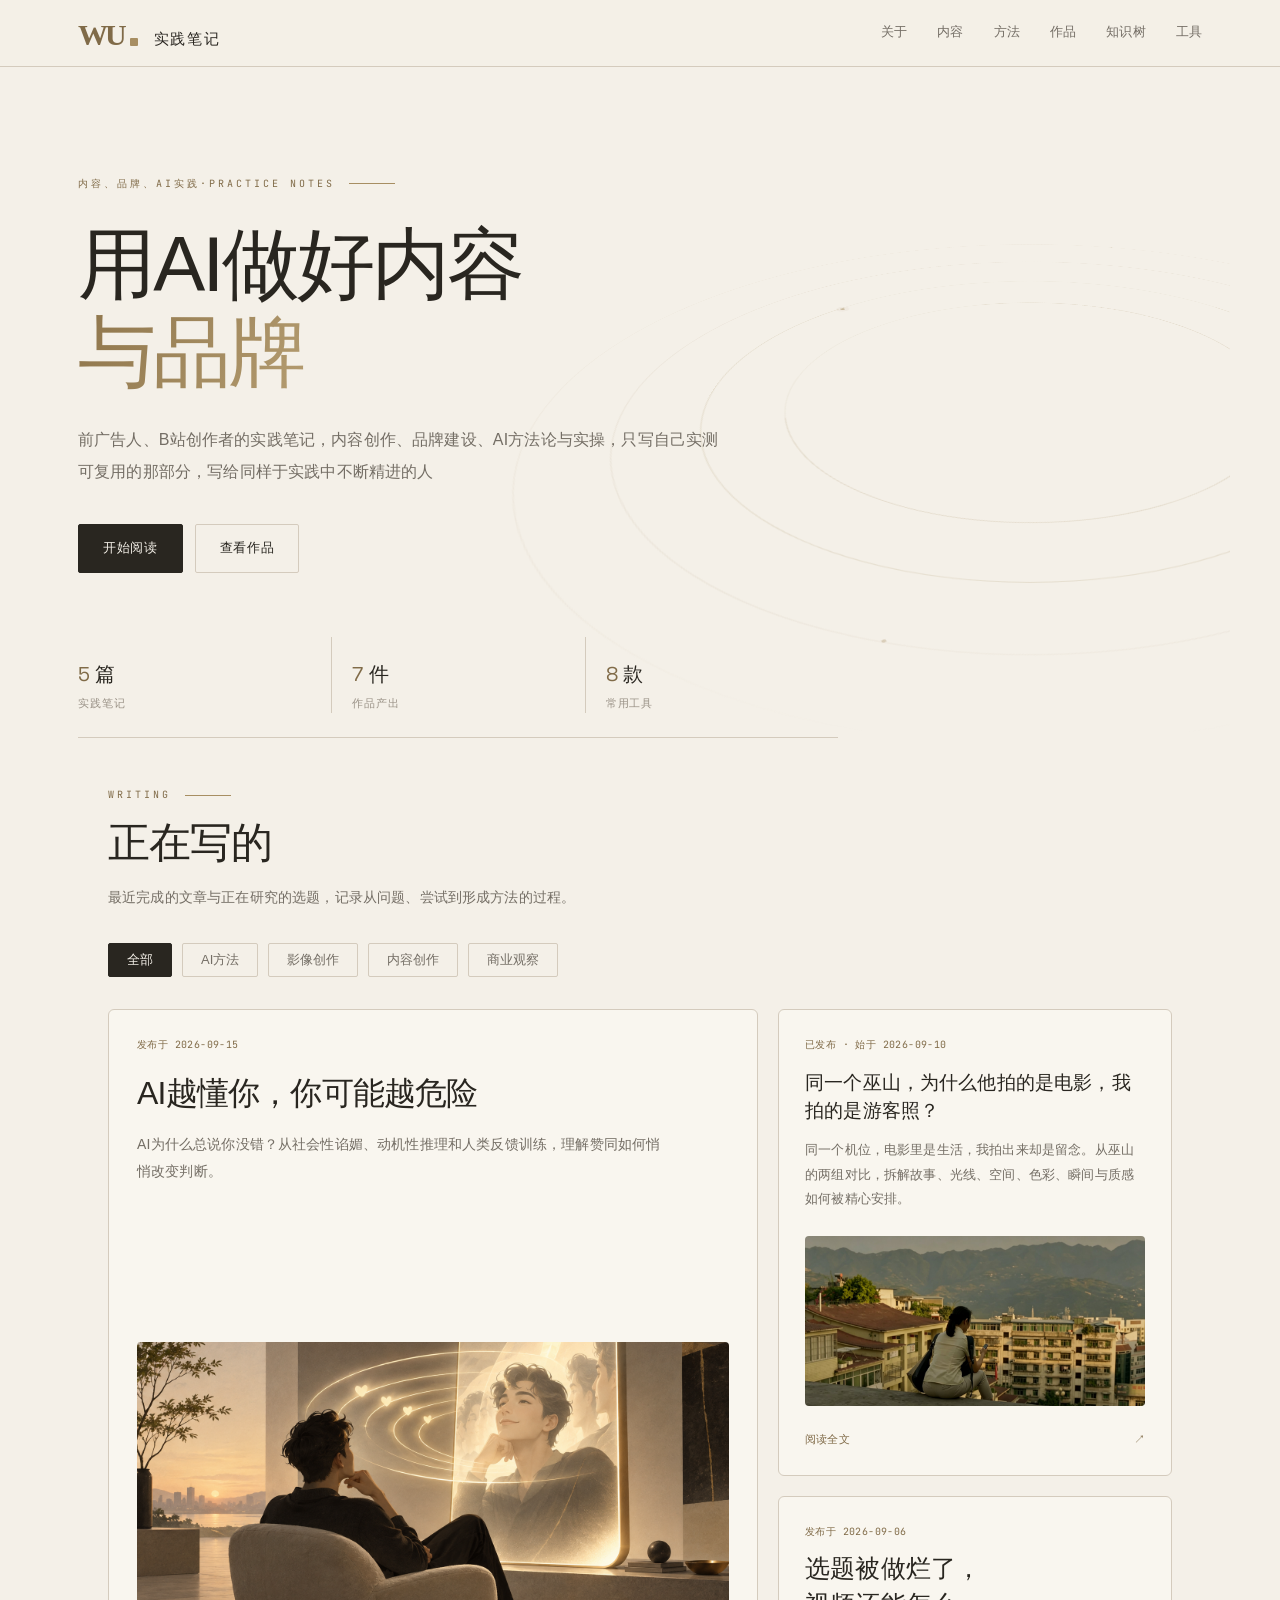
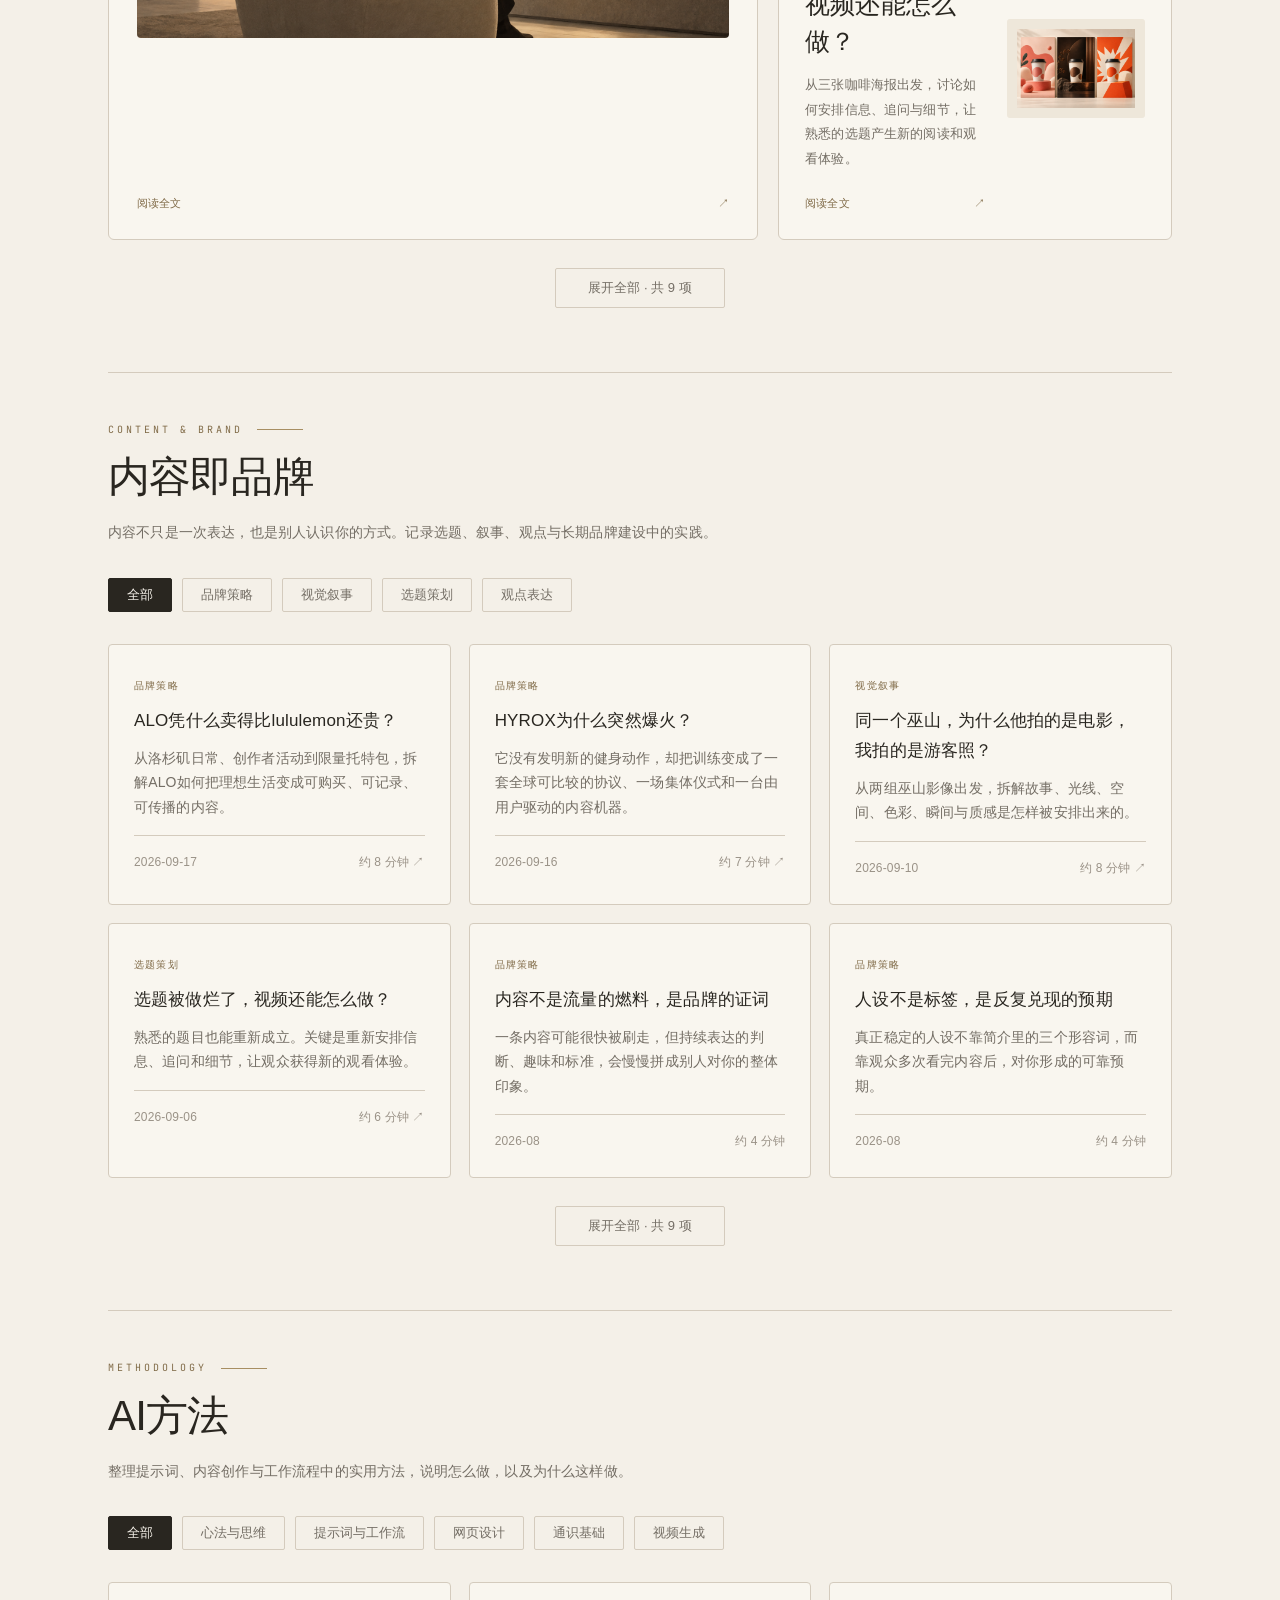
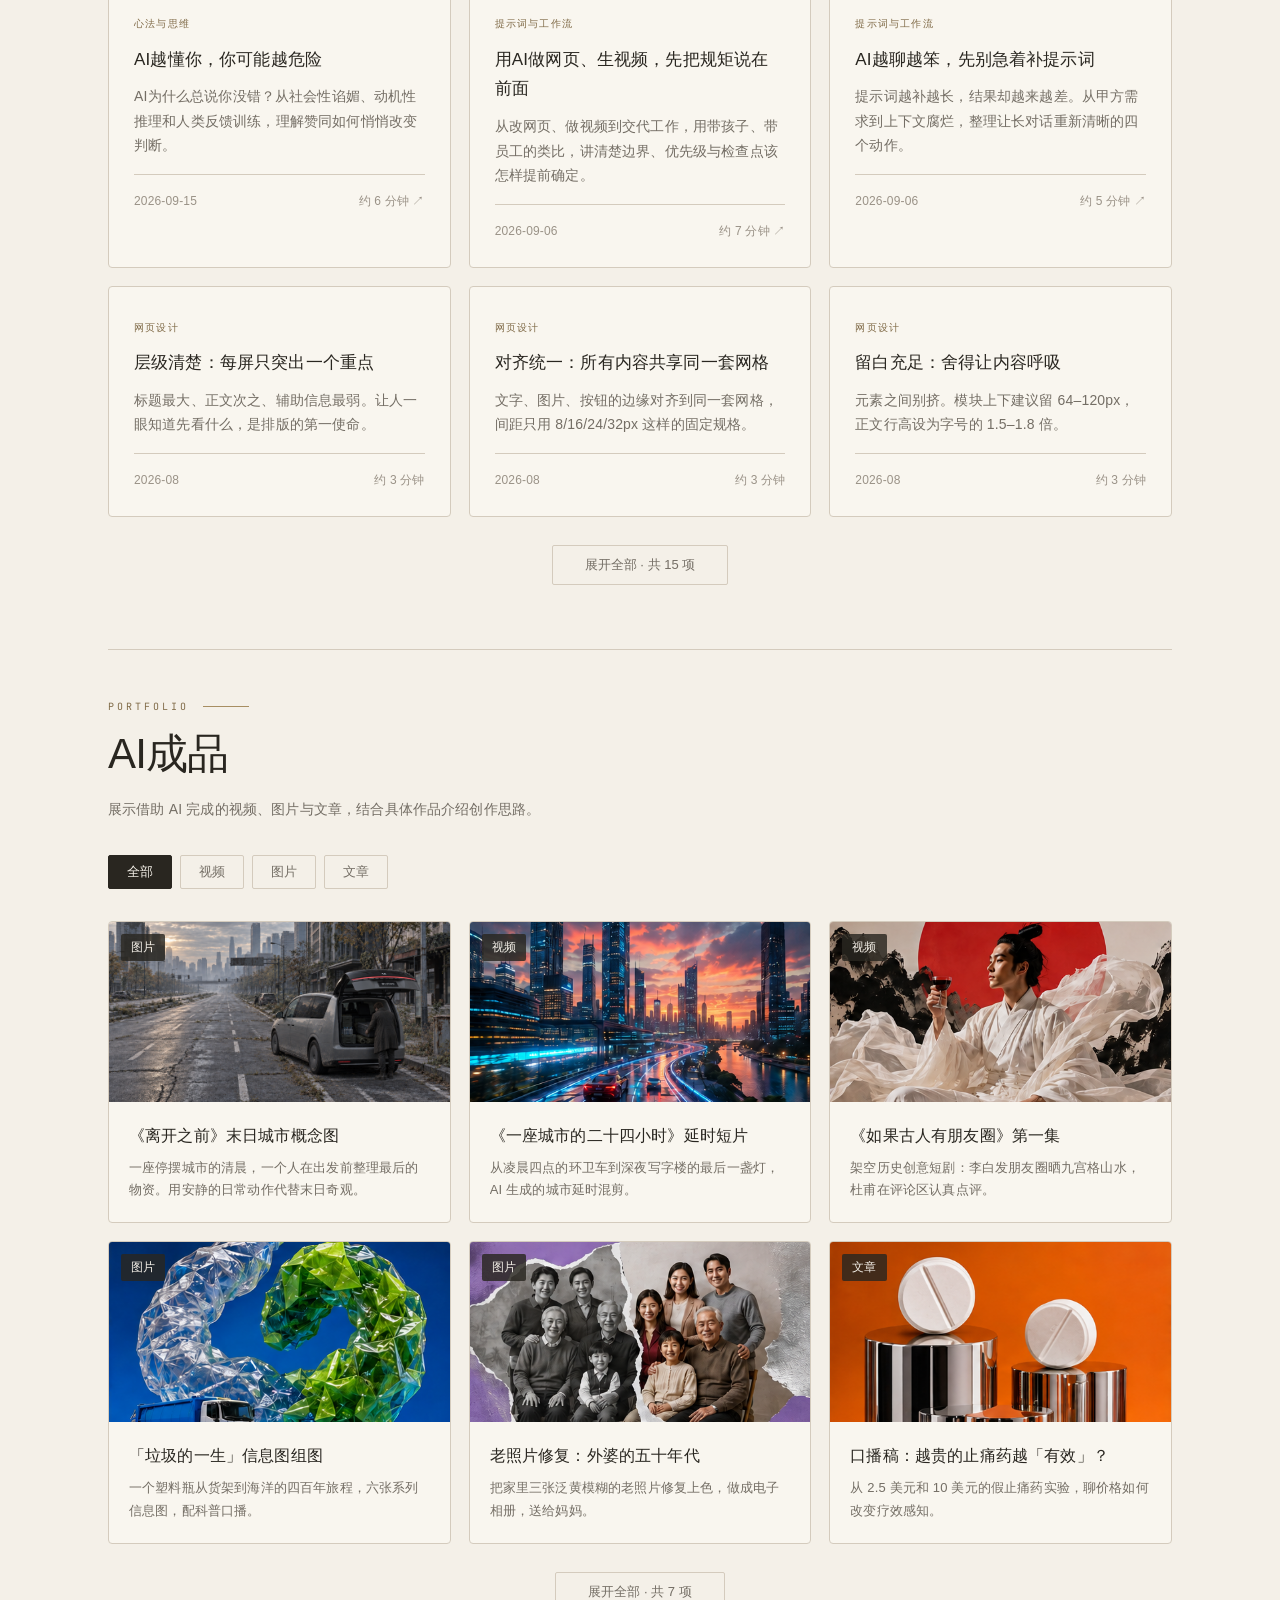
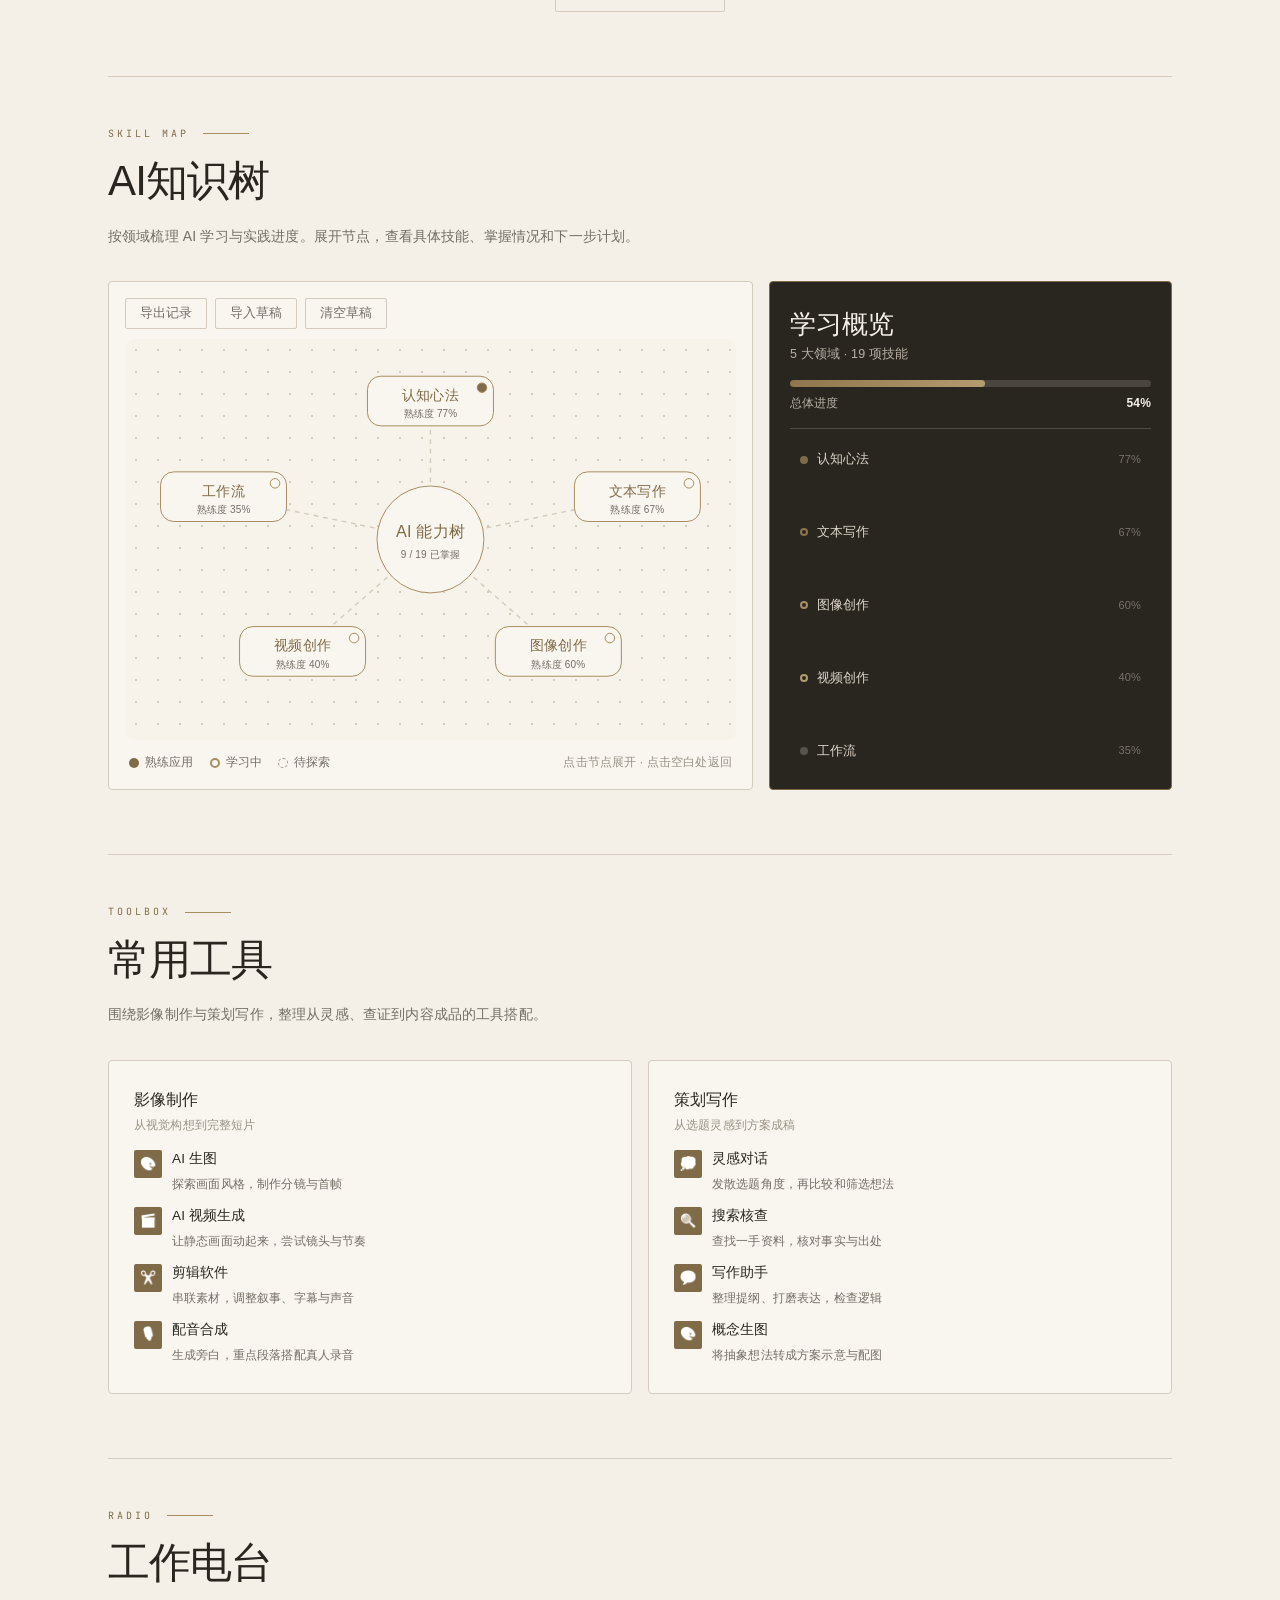
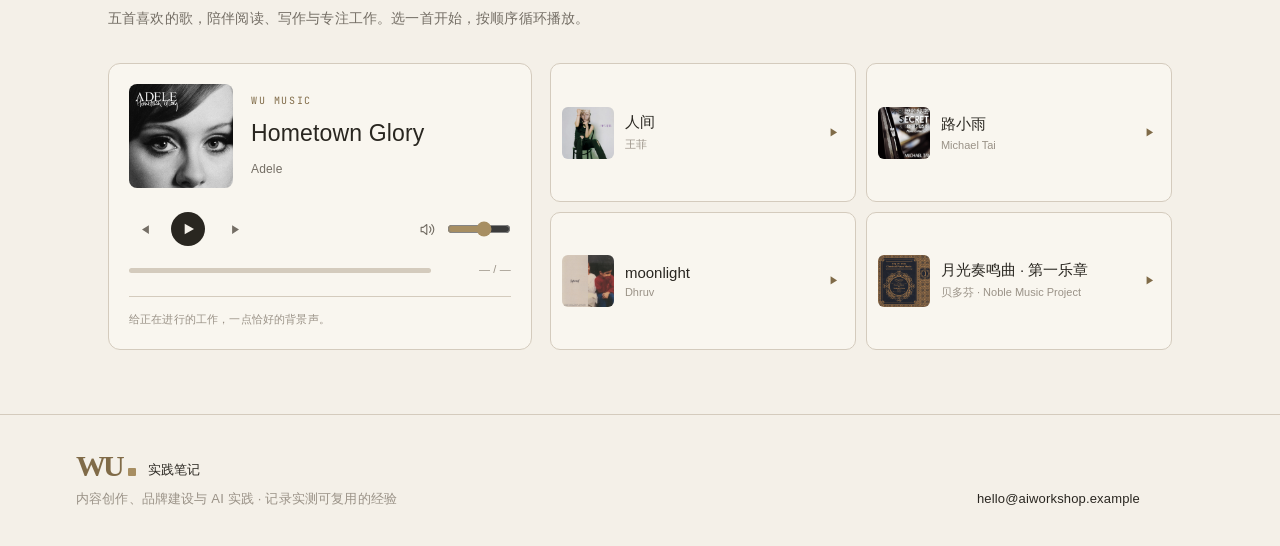
==== index.html @ 7f86e7dc "Publish ALO brand content case study" ====
<!DOCTYPE html>
<html lang="zh-CN">
<head>
<meta charset="UTF-8">
<meta name="viewport" content="width=device-width, initial-scale=1.0">
<meta name="deployment-version" content="2026-09-06-mobile-02">
<meta name="theme-color" content="#F4F0E8">
<meta name="description" content="WU的实践笔记：内容创作、品牌建设与 AI 实践，记录实测可复用的经验。">
<title>WU的实践笔记</title>
<link rel="preconnect" href="https://fonts.googleapis.com">
<link rel="preconnect" href="https://fonts.gstatic.com" crossorigin>
<link href="https://fonts.googleapis.com/css2?family=Space+Grotesk:wght@400;500;600&family=JetBrains+Mono:wght@400;500&display=swap" rel="stylesheet">
<link href="https://fonts.loli.net/css2?family=Space+Grotesk:wght@400;500;600&family=JetBrains+Mono:wght@400;500&display=swap" rel="stylesheet">
<style>
:root{
  --bg:#F4F0E8; --card:#F9F6EF; --ink:#292620; --ink2:#746E65; --ink3:#9A9287;
  --accent:#A78E62; --accent-deep:#806B48; --accent-soft:#EAE0CF; --line:#D4CBBD; --radius:4px;
  --sans:"Microsoft YaHei UI Light","Microsoft YaHei Light","PingFang SC","Hiragino Sans GB","Noto Sans SC",-apple-system,BlinkMacSystemFont,sans-serif;
  --display:"Space Grotesk",var(--sans),sans-serif;
  --mono:"JetBrains Mono",ui-monospace,Consolas,monospace;
  --serif:var(--display);
  --shadow:0 1px 3px rgba(28,25,23,.05),0 8px 24px rgba(28,25,23,.06);
}
*{margin:0;padding:0;box-sizing:border-box}
html{scroll-behavior:smooth}
body{font-family:var(--sans);background:var(--bg);color:var(--ink);line-height:1.75}
.serif{font-family:var(--serif)}
a{color:inherit;text-decoration:none}

/* ===== 导航 ===== */
nav{position:sticky;top:0;z-index:50;background:rgba(250,250,249,.85);backdrop-filter:blur(12px);border-bottom:1px solid var(--line)}
.nav-inner{max-width:1080px;margin:0 auto;display:flex;align-items:center;justify-content:space-between;padding:14px 24px}
.logo{font-weight:700;font-size:18px;display:flex;align-items:center;gap:8px}
.logo .dot{width:10px;height:10px;border-radius:3px;background:#A78E62}
.nav-links{display:flex;gap:26px;font-size:14px;color:var(--ink2)}
.nav-links a:hover{color:var(--accent)}
@media(max-width:720px){.nav-links{gap:14px;font-size:13px}}

/* ===== Hero ===== */
.hero{max-width:1080px;margin:0 auto;padding:90px 24px 70px;text-align:center}
.hero .tag{display:inline-block;font-size:13px;color:var(--accent);background:var(--accent-soft);padding:4px 14px;border-radius:999px;margin-bottom:22px;letter-spacing:2px}
.hero h1{font-family:var(--serif);font-weight:900;font-size:clamp(38px,6vw,58px);letter-spacing:-1px}
.hero h1 .grad{background:linear-gradient(120deg,#8E754B 0%,#B49C70 100%);-webkit-background-clip:text;background-clip:text;color:transparent}
.hero .desc{max-width:560px;margin:26px auto 0;font-size:15px;color:var(--ink3)}
.hero .btns{margin-top:38px;display:flex;gap:14px;justify-content:center;flex-wrap:wrap}
.btn{display:inline-block;padding:12px 28px;border-radius:999px;font-size:14px;font-weight:600;transition:.2s}
.btn-main{background:var(--ink);color:#fff}
.btn-main:hover{background:var(--accent);transform:translateY(-2px)}
.btn-ghost{border:1px solid var(--line);color:var(--ink2);background:var(--card)}
.btn-ghost:hover{border-color:var(--accent);color:var(--accent)}
.hero-stats{display:flex;justify-content:center;gap:56px;margin-top:64px;flex-wrap:wrap}
.hstat .num{font-size:30px;font-weight:800;color:var(--ink)}
.hstat .num em{font-style:normal;color:var(--accent)}
.hstat .lab{font-size:13px;color:var(--ink3);margin-top:2px}

/* ===== 通用 Section ===== */
section{max-width:1080px;margin:0 auto;padding:80px 24px}
.sec-head{text-align:center;margin-bottom:48px}
.sec-head .en{font-size:12px;letter-spacing:4px;color:var(--ink3);text-transform:uppercase}
.sec-head h2{font-family:var(--serif);font-weight:900;font-size:clamp(26px,4vw,34px);margin-top:8px}
.sec-head p{color:var(--ink2);margin-top:12px;font-size:15px;max-width:620px;margin-left:auto;margin-right:auto}

/* ===== 方法论 ===== */
.filters{display:flex;gap:10px;justify-content:center;flex-wrap:wrap;margin-bottom:36px}
.chip{padding:7px 18px;border-radius:999px;font-size:13px;border:1px solid var(--line);background:var(--card);color:var(--ink2);cursor:pointer;transition:.2s}
.chip:hover{border-color:var(--accent);color:var(--accent)}
.chip.on{background:var(--ink);color:#fff;border-color:var(--ink)}
.m-grid{display:grid;grid-template-columns:repeat(3,1fr);gap:20px}
.m-card{background:var(--card);border:1px solid var(--line);border-radius:var(--radius);padding:26px;cursor:pointer;transition:.25s;box-shadow:var(--shadow)}
.m-card:hover{transform:translateY(-4px);border-color:#D8C8AA}
.m-card .cat{font-size:12px;color:var(--accent);background:var(--accent-soft);padding:2px 10px;border-radius:6px;display:inline-block;margin-bottom:12px}
.m-card h3{font-size:17px;font-weight:700;margin-bottom:10px}
.m-card p{font-size:14px;color:var(--ink2);display:-webkit-box;-webkit-line-clamp:3;-webkit-box-orient:vertical;overflow:hidden}
.m-card .meta{margin-top:16px;font-size:12px;color:var(--ink3);display:flex;justify-content:space-between}

/* 弹窗 */
.modal-mask{position:fixed;inset:0;background:rgba(28,25,23,.45);z-index:100;display:none;align-items:flex-start;justify-content:center;padding:40px 20px;overflow-y:auto}
.modal-mask.open{display:flex}
.modal{background:var(--card);border-radius:18px;max-width:680px;width:100%;padding:40px;position:relative;animation:pop .25s ease}
@keyframes pop{from{opacity:0;transform:translateY(16px)}to{opacity:1;transform:none}}
.modal .close{position:absolute;top:16px;right:20px;font-size:22px;color:var(--ink3);cursor:pointer;background:none;border:none}
.modal .cat{font-size:12px;color:var(--accent);background:var(--accent-soft);padding:2px 10px;border-radius:6px;display:inline-block;margin-bottom:14px}
.modal h3{font-family:var(--serif);font-weight:900;font-size:22px;margin-bottom:6px}
.modal .meta{font-size:13px;color:var(--ink3);margin-bottom:22px;padding-bottom:18px;border-bottom:1px solid var(--line)}
.modal .body p{font-family:var(--serif);font-size:15.5px;color:var(--ink2);margin-bottom:14px;text-align:justify}
.modal .body h4{font-size:16px;margin:20px 0 8px;color:var(--ink)}
.modal .work-detail-img{display:block;width:100%;aspect-ratio:16/9;object-fit:cover;margin:0 0 24px;border:1px solid var(--line)}

/* ===== 作品 ===== */
.w-tabs{display:flex;gap:8px;justify-content:center;margin-bottom:36px;flex-wrap:wrap}
.w-grid{display:grid;grid-template-columns:repeat(3,1fr);gap:20px}
.w-card{background:var(--card);border:1px solid var(--line);border-radius:var(--radius);overflow:hidden;transition:.25s;box-shadow:var(--shadow);cursor:pointer}
.w-card:hover{transform:translateY(-4px)}
.w-thumb{height:180px;position:relative;overflow:hidden;background:var(--accent-soft)}
.w-img{width:100%;height:100%;object-fit:cover;display:block;transition:.3s}
.w-card:hover .w-img{transform:scale(1.04)}
.w-thumb .type-badge{position:absolute;top:12px;left:12px;font-size:12px;color:#fff;padding:3px 10px;border-radius:6px;background:rgba(28,25,23,.65);backdrop-filter:blur(4px)}
.w-body{padding:18px}
.w-body h3{font-size:15.5px;font-weight:700;margin-bottom:8px;white-space:nowrap;overflow:hidden;text-overflow:ellipsis}
.w-body p{font-size:13px;color:var(--ink2);display:-webkit-box;-webkit-line-clamp:2;-webkit-box-orient:vertical;overflow:hidden}

/* ===== AI 知识树（钻取式能力地图） ===== */
.kt-wrap{display:grid;grid-template-columns:1.6fr 1fr;gap:24px;align-items:stretch}
@media(max-width:900px){.kt-wrap{grid-template-columns:1fr}}
.kt-canvas{background:var(--card);border:1px solid var(--line);border-radius:var(--radius);box-shadow:var(--shadow);padding:16px;display:flex;flex-direction:column}
.kt-toolbar{display:flex;gap:8px;flex-wrap:wrap;margin-bottom:10px;align-items:center}
.kt-btn{padding:6px 14px;border-radius:999px;border:1px solid var(--line);background:var(--card);font-size:12.5px;color:var(--ink2);cursor:pointer;transition:.2s;font-family:var(--sans)}
.kt-btn:hover{border-color:var(--accent);color:var(--accent)}
#kmap{width:100%;flex:1;min-height:460px;display:block;background-image:radial-gradient(#e7e5e4 1px,transparent 1px);background-size:22px 22px;border-radius:10px}
#kmap text{font-family:var(--sans);pointer-events:none}
.knode{cursor:pointer;transition:filter .15s}
.knode:hover{filter:brightness(.96)}
.k-legend{display:flex;gap:16px;flex-wrap:wrap;margin-top:12px;font-size:12px;color:var(--ink2);padding:0 4px;align-items:center}
.k-legend span{display:flex;align-items:center;gap:6px}
.k-legend i{width:10px;height:10px;border-radius:50%;display:inline-block}
.draft-hint{font-size:12px;color:var(--accent);background:var(--accent-soft);border-radius:999px;padding:5px 12px}
.f-row{margin-bottom:14px}
.f-row label{display:block;font-size:12.5px;color:var(--ink2);margin-bottom:5px;font-weight:600}
.f-row input,.f-row select,.f-row textarea{width:100%;padding:9px 12px;border:1px solid var(--line);border-radius:9px;font-family:var(--sans);font-size:14px;background:var(--bg);color:var(--ink)}
.f-row textarea{resize:vertical;min-height:70px}
.f-actions{display:flex;gap:10px;justify-content:flex-end;margin-top:18px}
.f-submit{background:var(--ink);color:#fff;border:none;padding:9px 22px;border-radius:999px;font-size:13px;cursor:pointer;font-family:var(--sans)}
.f-submit:hover{background:var(--accent)}
.f-cancel{background:none;border:1px solid var(--line);padding:9px 18px;border-radius:999px;font-size:13px;color:var(--ink2);cursor:pointer;font-family:var(--sans)}
.exp-area{width:100%;min-height:180px;padding:12px;border:1px solid var(--line);border-radius:9px;font-family:Consolas,monospace;font-size:12px;background:var(--bg);color:var(--ink2)}
/* 深色详情面板 */
.kp-panel{background:#1c1917;border-radius:var(--radius);box-shadow:var(--shadow);padding:28px;color:#fafaf9;display:flex;flex-direction:column;overflow:hidden}
.kp-tag{font-size:11px;letter-spacing:3px;color:#A78E62;font-weight:600;text-transform:uppercase}
.kp-title{font-family:var(--serif);font-weight:900;font-size:26px;margin:6px 0 2px;color:#fff;line-height:1.3}
.kp-sub{font-size:12.5px;color:#a8a29e}
.kp-bar{height:7px;border-radius:999px;background:#44403c;margin:14px 0 6px;overflow:hidden}
.kp-bar i{display:block;height:100%;border-radius:999px;background:linear-gradient(120deg,#8E754B 0%,#B49C70 100%);transition:width .5s ease}
.kp-barrow{display:flex;justify-content:space-between;font-size:12px;color:#a8a29e}
.kp-barrow b{color:#fafaf9}
.kp-desc{font-family:var(--serif);font-size:14px;color:#d6d3d1;margin:14px 0;line-height:1.85}
.kp-stats{display:grid;grid-template-columns:1fr 1fr;gap:10px;margin:2px 0 14px}
.kp-stat{background:#292524;border-radius:10px;padding:12px 14px}
.kp-stat .n{font-size:22px;font-weight:800;color:#fff;font-family:var(--serif)}
.kp-stat .l{font-size:11px;color:#a8a29e;margin-top:2px}
.kp-next{background:rgba(167,142,98,.12);border:1px solid rgba(216,200,170,.35);border-radius:10px;padding:12px 14px;margin-top:auto}
.kp-next .l{font-size:11px;letter-spacing:2px;color:#A78E62;font-weight:600}
.kp-next .t{font-size:13.5px;color:#E8DFD1;margin-top:4px}
.kp-skills{margin-top:14px;border-top:1px solid #44403c;padding-top:12px;max-height:220px;overflow-y:auto}
.kp-skills h4{font-size:12px;color:#a8a29e;margin-bottom:8px;font-weight:600;letter-spacing:1px}
.kp-skill{display:flex;align-items:center;gap:9px;padding:7px 10px;border-radius:8px;cursor:pointer;font-size:13px;color:#d6d3d1}
.kp-skill:hover{background:#292524}
.kp-skill.sel{background:rgba(167,142,98,.2);color:#fff}
.kp-skill .d{width:8px;height:8px;border-radius:50%;flex-shrink:0}
.kp-skill .w{margin-left:auto;font-size:11px;color:#78716c;font-variant-numeric:tabular-nums}
.kp-act{margin-top:14px;display:flex;gap:10px;flex-wrap:wrap}
.kp-btn{background:#806B48;color:#fff;border:none;padding:9px 20px;border-radius:999px;font-size:12.5px;cursor:pointer;font-family:var(--sans);transition:.2s}
.kp-btn:hover{background:#A78E62}
.kp-btn.ghost{background:none;border:1px solid #57534e;color:#a8a29e}
.kp-btn.ghost:hover{border-color:#A78E62;color:#D8C8AA}

/* ===== 工具箱 ===== */
.tools-grid{display:grid;grid-template-columns:repeat(2,minmax(0,1fr));gap:16px}
.combo{background:var(--card);border:1px solid var(--line);border-radius:var(--radius);padding:22px;transition:.2s;box-shadow:var(--shadow)}
.combo:hover{border-color:#D8C8AA;transform:translateY(-3px)}
.combo-head{margin-bottom:14px}
.combo-head h3{font-size:15.5px;font-weight:700}
.combo-head .combo-sub{display:block;font-size:12px;color:var(--ink3);margin-top:2px}
.combo-tools{display:flex;flex-direction:column;gap:10px}
.combo-tool{display:flex;gap:10px;align-items:flex-start}
.combo-tool .ct-ico{width:28px;height:28px;flex-shrink:0;border-radius:8px;background:var(--accent);display:flex;align-items:center;justify-content:center;font-size:13px}
.combo-tool b{font-size:13.5px;font-weight:600;display:block;line-height:1.4}
.combo-tool div span{font-size:12px;color:var(--ink2)}
.ei{filter:brightness(0) invert(1)}

/* ===== 我正在研究什么 ===== */
.r-grid{display:grid;grid-template-columns:repeat(3,1fr);gap:20px}
.r-card{background:var(--card);border:1px solid var(--line);border-radius:var(--radius);padding:24px;box-shadow:var(--shadow);transition:.25s}
.r-card:hover{transform:translateY(-4px);border-color:#D8C8AA}
.r-card .stage{font-size:12px;color:var(--accent);background:var(--accent-soft);padding:2px 10px;border-radius:6px;display:inline-block;margin-bottom:12px}
.r-card h3{font-size:16px;font-weight:700;margin-bottom:8px}
.r-card .why{font-size:13.5px;color:var(--ink2)}
.r-prog{margin-top:18px}
.r-prog .track{height:6px;border-radius:999px;background:var(--accent-soft);overflow:hidden}
.r-prog .fill{height:100%;border-radius:999px;background:linear-gradient(120deg,#8E754B 0%,#B49C70 100%)}
.r-prog .meta{display:flex;justify-content:space-between;font-size:12px;color:var(--ink3);margin-top:6px}

/* ===== 关于我（名言 + 分割线 + 联系方式） ===== */
#about{padding:36px 88px 36px 24px}
#about .footer-inner{max-width:1064px;margin:0 auto;display:flex;justify-content:space-between;align-items:flex-end;gap:20px 40px;text-align:left}
#about .about-contacts{margin:0;flex-shrink:0}
#about .a-contact{padding:0}
#about .a-contact .lab{display:none}
#about .a-contact .val{font-size:13px}
@media(max-width:640px){#about .footer-inner{flex-direction:column;align-items:flex-start;gap:12px}}
.about-quote{font-family:var(--serif);font-weight:600;font-size:clamp(18px,2.8vw,26px);color:var(--ink);text-align:center;max-width:640px;margin:0 auto;line-height:1.75}
.aq-mark{color:var(--accent);opacity:.4;font-weight:900;padding:0 2px}
.about-line{width:64px;height:1px;background:var(--accent);margin:30px auto}
.about-contacts{display:flex;justify-content:center;align-items:stretch;flex-wrap:wrap;list-style:none;gap:0}
.a-contact{display:flex;flex-direction:column;align-items:center;gap:6px;padding:2px 38px;border-left:1px solid var(--line)}
.a-contact:first-child{border-left:none}
.a-contact .lab{font-size:11px;letter-spacing:3px;color:var(--ink3)}
.a-contact .val{font-size:15px;font-weight:600;color:var(--ink)}

/* ===== 工坊电台 ===== */
.music-grid{display:grid;grid-template-columns:repeat(4,1fr);gap:12px;max-width:720px;margin:0 auto}
.mu-card{background:var(--card);border:1px solid var(--line);border-radius:var(--radius);overflow:hidden;cursor:pointer;transition:.2s;position:relative;box-shadow:var(--shadow)}
.mu-card:hover{transform:translateY(-3px);border-color:#D8C8AA}
.mu-card.playing{border-color:var(--accent);box-shadow:0 0 0 2px var(--accent-soft)}
.mu-cover{width:100%;aspect-ratio:1/1;object-fit:cover;display:block}
.mu-meta{display:flex;align-items:center;justify-content:space-between;gap:8px;padding:8px 10px}
.mu-txt{display:flex;flex-direction:column;min-width:0}
.mu-name{font-size:12px;font-weight:600;white-space:nowrap;overflow:hidden;text-overflow:ellipsis}
.mu-mood{font-size:10.5px;color:var(--ink3);margin-top:1px;white-space:nowrap;overflow:hidden;text-overflow:ellipsis}
.mu-dur{font-size:11px;color:var(--ink3);flex-shrink:0;font-variant-numeric:tabular-nums}
.mu-eq{display:none;gap:2px;align-items:flex-end;height:14px;position:absolute;top:10px;right:10px;background:rgba(255,255,255,.92);border-radius:6px;padding:3px 5px}
.mu-card.playing .mu-eq{display:flex}
.mu-eq i{width:3px;background:var(--accent);border-radius:2px;animation:eq 1s ease-in-out infinite}
.mu-eq i:nth-child(2){animation-delay:.25s}.mu-eq i:nth-child(3){animation-delay:.5s}
@keyframes eq{0%,100%{height:4px}50%{height:11px}}
.music-bar{display:flex;align-items:center;gap:12px;margin:18px auto 0;background:var(--card);border:1px solid var(--line);border-radius:999px;padding:8px 20px;max-width:680px;box-shadow:var(--shadow)}
.mb-title{font-size:13px;font-weight:600;min-width:88px;max-width:150px;white-space:nowrap;overflow:hidden;text-overflow:ellipsis}
.mb-time{font-size:11.5px;color:var(--ink3);font-variant-numeric:tabular-nums;flex-shrink:0}
.pl-bar{flex:1;height:5px;border-radius:999px;background:var(--line);cursor:pointer;position:relative;min-width:60px}
.pl-fill{height:100%;width:0%;border-radius:999px;background:var(--accent);pointer-events:none}
.pl-controls{display:flex;align-items:center;gap:4px;flex-shrink:0}
.pl-btn{width:30px;height:30px;border-radius:50%;border:none;background:none;color:var(--ink2);display:flex;align-items:center;justify-content:center;cursor:pointer;transition:.15s}
.pl-btn:hover{color:var(--accent)}
.pl-btn.pl-play{background:var(--ink);color:#fff;width:34px;height:34px}
.pl-btn.pl-play:hover{background:var(--accent)}
.pl-vol{width:64px;accent-color:var(--accent);cursor:pointer}

/* ===== 页脚 ===== */
footer{border-top:1px solid var(--line);text-align:center;padding:44px 24px;color:var(--ink3);font-size:13px}
footer .fl{font-family:var(--serif);font-weight:700;color:var(--ink);margin-bottom:6px}

.more-wrap{text-align:center;margin-top:28px}
.more-btn{padding:10px 32px;border-radius:999px;border:1px solid var(--line);background:var(--card);color:var(--ink2);font-size:13px;cursor:pointer;transition:.2s}
.more-btn:hover{border-color:var(--accent);color:var(--accent)}

/* ===== 移动端适配（2栏栅格 + 紧凑排版） ===== */
@media(max-width:719px){
  .nav-inner{padding:12px 16px}
  .logo{font-size:16px}
  .nav-links{gap:12px;font-size:12px}
  .hero{padding:52px 18px 44px}
  .hero .btns{gap:10px}
  .hero .btn{padding:11px 22px;font-size:13px}
  .hero-stats{gap:18px 30px;margin-top:40px}
  .hstat .num{font-size:22px}
  section{padding:52px 18px}
  .sec-head{margin-bottom:30px}
  .sec-head p{font-size:13.5px}
  .chip{padding:6px 13px;font-size:12px}
  .m-grid,.w-grid,.tools-grid{grid-template-columns:repeat(2,1fr);gap:12px}
  .m-card{padding:14px}
  .m-card h3{font-size:14.5px}
  .m-card p{font-size:12px;-webkit-line-clamp:2}
  .m-card .meta{font-size:11px;margin-top:10px}
  .w-thumb{height:110px}
  .w-body{padding:13px}
  .w-body h3{font-size:13.5px}
  .w-body p{font-size:11.5px}
  .combo{padding:16px}
  .combo-head h3{font-size:14px}
  .combo-tool .ct-ico{width:24px;height:24px;font-size:12px;border-radius:7px}
  .combo-tool b{font-size:12.5px}
  .combo-tool div span{font-size:11px}
  .kt-canvas{padding:12px}
  .kt-btn{font-size:11.5px;padding:5px 11px}
  .kt-toolbar{gap:6px}
  #kmap{min-height:380px}
  .k-legend{font-size:11px;gap:10px}
  .kp-panel{padding:18px 16px}
  .kp-title{font-size:21px}
  .kp-stats{gap:8px}
  .kp-stat{padding:10px 12px}
  .kp-stat .n{font-size:18px}
  .kp-skills{max-height:180px}
  .modal{padding:26px 20px}
  .modal h3{font-size:18px}
  .more-wrap{margin-top:20px}
  /* 移动端：研究卡片与播放器 */
  .r-grid{grid-template-columns:1fr 1fr;gap:12px}
  .r-card:last-child:nth-child(odd){grid-column:1/-1}
  .r-card{padding:16px}
  .r-card h3{font-size:14.5px}
  .r-card .why{font-size:12px}
  .about-quote{font-size:17px}
  .about-line{margin:20px auto;width:48px}
  .about-contacts{gap:14px}
  .a-contact{border-left:none;padding:2px 6px}
  .a-contact .val{font-size:13.5px}
  /* 移动端：工坊电台 */
  .music-grid{grid-template-columns:repeat(2,1fr);gap:12px}
  .mu-name{font-size:12px}
  .music-bar{gap:8px;padding:7px 14px}
  .mb-title{min-width:64px;max-width:96px;font-size:12px}
  .pl-vol{display:none}
  .mb-time{display:none}
  .pl-bar{min-width:36px}
}

/* ===== 回到顶部 ===== */
#backtop{position:fixed;right:22px;bottom:22px;z-index:70;width:42px;height:42px;border-radius:50%;border:1px solid var(--line);background:rgba(255,255,255,.92);backdrop-filter:blur(10px);color:var(--ink2);display:flex;align-items:center;justify-content:center;cursor:pointer;box-shadow:0 3px 14px rgba(28,25,23,.12);opacity:0;visibility:hidden;transform:translateY(10px);transition:.25s}
#backtop.show{opacity:1;visibility:visible;transform:none}
#backtop:hover{background:var(--ink);color:#fff;border-color:var(--ink)}

/* 滚动入场 */
.rv{opacity:0;transform:translateY(24px);transition:.6s ease}
.rv.show{opacity:1;transform:none}

/* ===== 2026-08 编辑型米金视觉系统 ===== */
:root{
  --bg:#F4F0E8;
  --card:#F9F6EF;
  --linen:#ECE4D6;
  --ink:#292620;
  --ink2:#746E65;
  --ink3:#9A9287;
  --accent:#A78E62;
  --accent-deep:#806B48;
  --accent-soft:#EAE0CF;
  --line:#D4CBBD;
  --paper:#F4F0E8;
  --radius:4px;
  --shadow:none;
}
body{background:var(--bg);color:var(--ink);font-weight:300;letter-spacing:.01em}
nav{background:rgba(244,240,232,.96);backdrop-filter:none;border-bottom:1px solid var(--line)}
.nav-inner{max-width:1180px;padding:20px 28px}
.logo{font-family:var(--serif);font-size:18px;letter-spacing:.06em;color:var(--ink)}
.logo .dot{width:8px;height:8px;border-radius:50%;background:var(--accent)}
.logo{align-items:flex-end;gap:8px}
.wu-wordmark{display:inline-flex;align-items:baseline;padding-right:22px;font:700 30px/.85 Georgia,"Times New Roman",serif;letter-spacing:-3px;color:var(--accent-deep);white-space:nowrap}
.wu-letter-u{position:relative;display:inline-block}
.wu-letter-u i{position:absolute;right:-14px;top:auto;bottom:0;transform:none;width:8px;height:8px;border-radius:1px;background:var(--accent)}
.wu-wordmark>b,.wu-wordmark>.wu-letter-u{transform:translateY(2px)}
.wu-wordmark>.wu-letter-u i{bottom:2px}
.logo-copy{display:flex;align-items:flex-end;letter-spacing:0}
.logo-copy strong{font-family:var(--sans);font-size:15px;line-height:1;font-weight:300;letter-spacing:.12em;color:var(--ink);white-space:nowrap}
.hero .tag,.sec-head .en,.logo-copy small{font-family:var(--mono)}
.nav-links{gap:30px;font-size:13px;font-weight:300;color:var(--ink2)}
.nav-links a{position:relative}
.nav-links a::after{content:"";position:absolute;left:0;right:100%;bottom:-7px;height:1px;background:var(--accent);transition:right .2s ease}
.nav-links a:hover{color:var(--accent-deep)}
.nav-links a:hover::after{right:0}

.hero{max-width:1180px;min-height:auto;padding:108px 28px 0;text-align:left}
.hero-copy{max-width:760px;min-width:0;position:relative;z-index:1}
.hero{position:relative;isolation:isolate;overflow:hidden}
.hero-atmosphere{position:absolute;inset:0;pointer-events:none;z-index:0;overflow:hidden;mask-image:linear-gradient(to bottom,transparent,#000 12%,#000 78%,transparent)}
.hero-orbit{--tilt-x:38deg;--tilt-y:-22deg;--depth:20px;--phase:0deg;position:absolute;top:5%;right:-110px;width:620px;aspect-ratio:1;border:1px solid rgba(167,142,98,.18);border-top-color:rgba(167,142,98,.07);border-radius:50%;transform:perspective(1000px) translateZ(var(--depth)) rotateX(var(--tilt-x)) rotateY(var(--tilt-y)) rotateZ(var(--phase));animation:orbit-drift 90s linear infinite}
.hero-orbit::before{content:"";position:absolute;top:15%;left:14%;width:5px;height:5px;border-radius:50%;background:rgba(167,142,98,.55);box-shadow:0 0 0 5px rgba(167,142,98,.06)}
.hero-orbit{--tilt-x:64deg;--tilt-y:0deg;top:calc(48% - 310px)}
.hero-orbit:nth-child(2){--depth:20px;--phase:120deg;width:470px;top:calc(48% - 235px);right:-35px;border-color:rgba(167,142,98,.2);border-bottom-color:rgba(167,142,98,.07);animation-duration:120s;animation-direction:reverse}
.hero-orbit:nth-child(3){--depth:20px;--phase:240deg;width:770px;top:calc(48% - 385px);right:-185px;border-color:rgba(167,142,98,.1);filter:blur(.3px);animation-duration:160s}
.hero-orbit:nth-child(4){--depth:20px;--phase:60deg;width:920px;top:calc(48% - 460px);right:-260px;border-color:rgba(167,142,98,.065);filter:blur(.5px);animation-duration:190s;animation-direction:reverse}
.hero-orbit:nth-child(4)::before{width:3px;height:3px;opacity:.55;box-shadow:none}
.hero-orbit:nth-child(3)::before{width:3px;height:3px;box-shadow:none}
@keyframes orbit-drift{to{transform:perspective(1000px) translateZ(var(--depth)) rotateX(var(--tilt-x)) rotateY(var(--tilt-y)) rotateZ(calc(var(--phase) + 360deg))}}
@media(max-width:640px){
  .hero-atmosphere{opacity:.85}
  .hero-orbit{width:420px;top:calc(48% - 210px);right:-115px;animation-duration:32s}
  .hero-orbit:nth-child(2){width:320px;top:calc(48% - 160px);right:-65px;animation-duration:42s}
  .hero-orbit:nth-child(3){width:520px;top:calc(48% - 260px);right:-165px;animation-duration:52s}
  .hero-orbit:nth-child(4){width:620px;top:calc(48% - 310px);right:-215px;animation-duration:64s}
  .hero-orbit::before{background:rgba(167,142,98,.8)}
  .hero-orbit::after{content:"";position:absolute;bottom:15%;right:14%;width:4px;height:4px;border-radius:50%;background:rgba(167,142,98,.55)}
}
@media(prefers-reduced-motion:reduce){.hero-orbit{animation:none}}
.hero .tag{display:flex;align-items:center;gap:14px;margin:0 0 28px;padding:0;border:0;border-radius:0;background:none;color:var(--accent-deep);font-size:10px;font-weight:400;letter-spacing:.3em}
.hero .tag::after{content:"";width:46px;height:1px;flex-shrink:0;background:var(--accent)}
.hero h1{max-width:720px;font-family:var(--sans);font-size:clamp(48px,6.3vw,78px);font-weight:300;line-height:1.13;letter-spacing:-.035em}
.hero h1 .grad{background:linear-gradient(120deg,#8E754B 0%,#B49C70 100%);-webkit-background-clip:text;background-clip:text;color:transparent}
.hero .desc{max-width:650px;margin:28px 0 0;color:var(--ink2);font-size:16px;font-weight:300;line-height:2}
.hero .btns{margin-top:36px;justify-content:flex-start;gap:12px}
.btn{padding:12px 24px;border-radius:2px;font-size:13px;letter-spacing:.05em}
.btn-main{background:var(--ink);color:var(--paper);border:1px solid var(--ink)}
.btn-main:hover{background:var(--accent-deep);border-color:var(--accent-deep);transform:none}
.btn-ghost{border:1px solid var(--line);color:var(--ink);background:transparent}
.btn-ghost:hover{border-color:var(--accent);color:var(--accent-deep)}
.hero-stats{display:grid;grid-template-columns:repeat(3,minmax(0,1fr));gap:0;margin-top:64px;padding-bottom:24px;border-bottom:1px solid var(--line)}
.hstat{padding:20px 20px 0 0}
.hstat+.hstat{padding-left:20px;border-left:1px solid var(--line)}
.hstat .num{font-family:var(--serif);font-size:20px;font-weight:700;color:var(--ink)}
.hstat .num em{color:var(--accent-deep)}
.hstat .lab{font-size:11px;color:var(--ink3);letter-spacing:.08em}
section{max-width:1120px;padding:0 28px 64px;scroll-margin-top:78px}
#research{padding-top:48px}
#research .sec-head{padding-top:0;border-top:0}
.sec-head{text-align:left;margin-bottom:32px;padding-top:48px;border-top:1px solid var(--line)}
.sec-head .en{display:flex;align-items:center;gap:14px;color:var(--accent-deep);font-size:10px;font-weight:400;letter-spacing:.3em}
.sec-head .en::after{content:"";width:46px;height:1px;background:var(--accent)}
.sec-head h2{max-width:720px;margin-top:12px;font-family:var(--sans);font-size:clamp(29px,4vw,42px);font-weight:300;line-height:1.3;letter-spacing:-.02em}
.sec-head p{max-width:640px;margin:14px 0 0;color:var(--ink2);font-size:14px;line-height:1.9}

.filters,.w-tabs{justify-content:flex-start;margin-bottom:32px}
.chip,.kt-btn,.more-btn,.f-cancel{border-radius:2px;background:transparent;border-color:var(--line);color:var(--ink2)}
.chip:hover,.kt-btn:hover,.more-btn:hover{border-color:var(--accent);color:var(--accent-deep)}
.chip.on{background:var(--ink);border-color:var(--ink);color:var(--paper)}
.m-grid,.w-grid,.r-grid{gap:18px}
.m-card,.w-card,.combo,.r-card,.mu-card,.kt-canvas{background:var(--card);border:1px solid var(--line);border-radius:var(--radius);box-shadow:none}
.m-card,.combo,.r-card{padding:25px}
.m-card:hover,.w-card:hover,.combo:hover,.r-card:hover,.mu-card:hover{transform:translateY(-2px);border-color:var(--accent)}
.m-card .cat,.modal .cat,.r-card .stage{padding:0;background:none;border-radius:0;color:var(--accent-deep);font-size:10px;font-weight:700;letter-spacing:.12em}
.m-card h3,.w-body h3,.combo-head h3,.r-card h3{color:var(--ink)}
.m-card p,.w-body p,.combo-tool div span,.r-card .why{color:var(--ink2)}
.m-card .meta{padding-top:16px;border-top:1px solid var(--line);color:var(--ink3)}
.w-thumb{background:var(--linen)}
.w-img{filter:none}
.w-card:hover .w-img{transform:scale(1.015)}
.w-thumb .type-badge{color:var(--paper);background:rgba(41,38,32,.82);backdrop-filter:none;border-radius:2px}
.w-body{padding:20px}

.modal-mask{background:rgba(41,38,32,.58)}
.modal{background:var(--card);border:1px solid var(--line);border-radius:4px;box-shadow:none}
.modal .meta{color:var(--ink3)}
.modal .body p{color:var(--ink2)}

#kmap{background-color:#F7F3EB;background-image:radial-gradient(#D4CBBD 1px,transparent 1px)}
.draft-hint{background:var(--accent-soft);color:var(--accent-deep);border-radius:2px}
.f-row input,.f-row select,.f-row textarea,.exp-area{background:#F7F3EB;border-radius:2px}
.f-submit{background:var(--ink);color:var(--paper);border-radius:2px}
.f-submit:hover{background:var(--accent-deep)}
.kp-panel{background:var(--ink);color:var(--paper);border:1px solid var(--accent-deep);border-radius:4px;box-shadow:none}
.kp-tag,.kp-next .l{color:var(--accent)}
.kp-title,.kp-barrow b,.kp-stat .n{color:var(--paper)}
.kp-sub,.kp-barrow,.kp-stat .l,.kp-skills h4{color:#B8B0A5}
.kp-desc,.kp-skill{color:#DDD5C8}
.kp-bar{background:#4A463F}
.kp-bar i{background:linear-gradient(120deg,#8E754B 0%,#B49C70 100%)}
.kp-stat{background:#37332D;border-radius:2px}
.kp-next{background:rgba(167,142,98,.1);border:1px solid rgba(216,200,170,.34);border-radius:2px}
.kp-next .t{color:#E8DFD1}
.kp-skills{border-top-color:#504B43}
.kp-overview-domains{max-height:none;overflow:visible}
#kmap{min-height:0;height:320px;flex:none}
.kt-wrap{gap:16px;align-items:stretch}
@media(min-width:901px){
  .kt-canvas #kmap{flex:1;min-height:320px}
  .kp-panel.is-overview .kp-overview-domains{flex:1;display:flex;flex-direction:column;justify-content:space-between}
}
.kp-panel.is-overview{padding:20px}
.kp-panel:not(.is-overview){padding:20px;gap:0}
.kp-panel:not(.is-overview) .kp-tag{display:none}
.kp-panel:not(.is-overview) .kp-title{font-size:20px}
.kp-panel:not(.is-overview) .kp-desc{margin:8px 0;font-size:13px}
.kp-panel:not(.is-overview) .kp-stats{display:flex;gap:20px;margin:0 0 8px}
.kp-panel:not(.is-overview) .kp-stat{display:flex;align-items:baseline;gap:6px;background:none;padding:0}
.kp-panel:not(.is-overview) .kp-stat .n{font-size:13px}
.kp-panel:not(.is-overview) .kp-skills{margin:0;padding:0;border:0;max-height:none}
.kp-panel:not(.is-overview) .kp-skills h4{display:none}
.kp-panel:not(.is-overview) .kp-next{background:none;border:0;padding:0;margin-top:8px;display:flex;gap:8px;align-items:baseline}
.kp-panel:not(.is-overview) .kp-next .l{white-space:nowrap;letter-spacing:0}
.kp-panel:not(.is-overview) .kp-next .t{margin:0;font-size:12px}
@media(min-width:641px) and (max-width:900px){
  .kp-panel:not(.is-overview){display:grid;grid-template-columns:180px 1fr;column-gap:28px;align-content:start}
  .kp-panel:not(.is-overview) .kp-title{grid-column:1;grid-row:1}
  .kp-panel:not(.is-overview) .kp-sub{grid-column:1;grid-row:2}
  .kp-panel:not(.is-overview) .kp-bar{grid-column:1;grid-row:3}
  .kp-panel:not(.is-overview) .kp-barrow{grid-column:1;grid-row:4;align-self:start}
  .kp-panel:not(.is-overview) .kp-desc{grid-column:2;grid-row:1 / 3;margin:0 0 6px}
  .kp-panel:not(.is-overview) .kp-stats{grid-column:2;grid-row:3}
  .kp-panel:not(.is-overview) .kp-skills{grid-column:2;grid-row:4;display:grid;grid-template-columns:1fr 1fr;column-gap:16px}
  .kp-panel:not(.is-overview) .kp-next{grid-column:2;grid-row:5}
  .kp-panel:not(.is-overview) .kp-act{grid-column:2;grid-row:6;margin-top:10px}
}
@media(max-width:900px){
  .kp-panel.is-overview{display:grid;grid-template-columns:180px 1fr;column-gap:28px;align-items:start}
  .is-overview .kp-overview-domains{grid-column:2;grid-row:1 / 5;margin:0;padding:0;border:0;display:grid;grid-template-columns:1fr 1fr;gap:0 16px}
  .is-overview .kp-title{font-size:20px}
}
@media(max-width:640px){
  #kmap{height:270px}
  .kp-panel.is-overview{grid-template-columns:1fr;padding:16px}
  .is-overview .kp-overview-domains{grid-column:1;grid-row:auto;margin-top:10px}
}
.knode rect{rx:14px;fill:#F9F6EF;fill-opacity:1;stroke:#A78E62;stroke-width:1;stroke-linejoin:round;stroke-dasharray:none;vector-effect:non-scaling-stroke}
.knode circle{stroke:#A78E62;stroke-width:1;vector-effect:non-scaling-stroke}
.knode circle:not([cx]){fill:#F9F6EF}
.knode text{fill:#806B48;font-weight:400}
.knode text[font-size="10.5"],.knode text[font-size="9.5"]{fill:#746E65}
.kp-skill{border-radius:2px}
.kp-skill:hover{background:#37332D}
.kp-skill.sel{background:rgba(167,142,98,.2);color:var(--paper)}
.kp-btn{background:var(--accent-deep);color:var(--paper);border-radius:2px}
.kp-btn:hover{background:var(--accent)}
.kp-btn.ghost{border-color:#6D665C;color:#C5BCAF}
.kp-btn.ghost:hover{border-color:var(--accent);color:#E8DFD1}

.combo-tool .ct-ico{background:var(--accent-deep);border-radius:2px}
.r-prog .track{background:var(--accent-soft)}
.r-prog .fill{background:linear-gradient(120deg,#8E754B 0%,#B49C70 100%)}
.aq-mark{color:var(--accent)}
.about-line{height:1px;background:var(--accent)}
.music-grid{gap:14px}
.mu-card.playing{border-color:var(--accent);box-shadow:inset 0 0 0 1px var(--accent)}
.mu-eq{background:rgba(244,240,232,.92);border-radius:2px}
.music-bar{background:var(--card);border-radius:2px;box-shadow:none}
.pl-btn.pl-play{background:var(--ink);color:var(--paper)}
.pl-btn.pl-play:hover{background:var(--accent-deep)}
footer{color:var(--ink3);padding:56px 24px}
#backtop{background:rgba(244,240,232,.94);border-radius:2px;box-shadow:none;backdrop-filter:none}
#backtop:hover{background:var(--ink);color:var(--paper)}
.rv{transform:translateY(14px);transition:.5s ease}

/* 轻字重编辑排版：保留 WU 字标自身造型，其余页面文字降低字重 */
.btn,.chip,.kt-btn,.more-btn,.f-submit,.f-cancel,.kp-btn{font-weight:400}
.hstat .num,.m-card h3,.modal h3,.w-body h3,.combo-head h3,.r-card h3,
.combo-tool b,.a-contact .val,.mu-name,.mb-title,footer .fl{font-weight:400}
footer .fl{display:flex;align-items:baseline;gap:4px;font-family:var(--sans);font-weight:300}
.m-card .cat,.modal .cat,.r-card .stage,.kp-tag,.kp-next .l,.kp-skills h4{font-weight:400}
.about-quote{font-family:var(--sans);font-weight:300}
.kp-title{font-family:var(--sans);font-weight:400}
.kp-stat .n{font-family:var(--sans);font-weight:400}

@media(max-width:900px){
  .hero{min-height:auto;padding-top:78px}
}
@media(max-width:719px){
  .wu-wordmark{font-size:22px;padding-right:20px}
  .wu-letter-u i{right:-12px;bottom:0;width:7px;height:7px}
  .logo-copy strong{font-size:11px;letter-spacing:.04em}
  .nav-inner{gap:12px;padding:13px 16px;flex-wrap:wrap}
  .logo{gap:6px;flex:0 0 auto;min-width:max-content}
  .nav-links{gap:11px;font-size:11px;overflow:visible;flex-wrap:wrap}
  .nav-links a{display:block;white-space:nowrap}
  .hero{padding:68px 18px 0}
  .hero h1{font-size:clamp(44px,15vw,62px)}
  .hero .desc{font-size:14px}
  .hero-stats{grid-template-columns:repeat(3,1fr);margin-top:48px}
  .hstat{padding:16px 12px 12px 0}
  .hstat+.hstat{padding-left:12px}
  section{padding:0 18px 48px}
  #research{padding-top:36px}
  .sec-head{margin-bottom:24px;padding-top:36px}
  .sec-head h2{font-size:29px}
  .m-card,.combo,.r-card{padding:16px}
  .music-bar{border-radius:2px}
}
@media(max-width:520px){
  .nav-inner{display:grid;grid-template-columns:minmax(0,1fr);gap:10px}
  .nav-links{display:grid;grid-template-columns:repeat(6,max-content);width:100%;min-width:0;justify-content:space-between;gap:0;padding-top:1px}
  section{scroll-margin-top:88px}
}
a.m-card,a.r-card{display:block}a.m-card:focus-visible,a.r-card:focus-visible{outline:2px solid var(--accent-deep);outline-offset:5px}.r-card.published{grid-column:1/-1;border-left:3px solid var(--accent)}.r-card.published .r-prog{max-width:320px}.r-card.published .track{display:none}

/* 正在写的：左侧主文章，右侧两个研究方向 */
#r-grid{display:grid;grid-template-columns:minmax(0,1.65fr) minmax(0,1fr);grid-template-rows:repeat(2,auto);gap:20px;align-items:stretch}
#r-grid .r-card{min-width:0;grid-column:auto;border:1px solid var(--line);border-radius:6px;margin:0}
#r-grid .writing-featured{grid-column:1;grid-row:1 / span 2;display:flex;flex-direction:column;padding:0;overflow:hidden}
.writing-cover{padding:24px 24px 0;background:var(--card)}
.writing-cover img{display:block;width:auto;max-width:100%;height:auto;max-height:160px;margin:0 auto;object-fit:contain;border:1px solid var(--line);background:white}
@media(max-width:640px){.writing-cover img{max-height:130px}}
.writing-copy{padding:26px 28px;display:flex;flex-direction:column;flex:1}
.writing-date{display:block;font:10px/1.7 var(--mono);color:var(--accent-deep);letter-spacing:.04em;margin-bottom:16px}
#r-grid .writing-featured h3{font-size:clamp(24px,2.5vw,32px);line-height:1.5;font-weight:400;margin-bottom:14px;letter-spacing:-.025em}
#r-grid .writing-featured .why{font-size:14px;line-height:1.95;max-width:530px}
#r-grid .writing-secondary{grid-column:2;display:flex;flex-direction:column;padding:26px}
#r-grid .writing-secondary h3{font-size:19px;line-height:1.5;font-weight:400;margin-bottom:12px}
#r-grid .writing-secondary .why{font-size:13px;line-height:1.9}
.writing-archive-grid{grid-column:1/-1;display:grid;grid-template-columns:repeat(2,minmax(0,1fr));gap:20px}
.writing-archive-grid[hidden]{display:none}
#r-grid .writing-archive-grid .writing-secondary{grid-column:auto;min-height:250px}
#r-grid .writing-archive-grid .writing-secondary:last-child:nth-child(odd){grid-column:1/-1;width:calc(50% - 10px);justify-self:center}
#r-grid.writing-filter-results{grid-template-columns:repeat(2,minmax(0,1fr));grid-template-rows:auto}
#r-grid.writing-filter-results .writing-secondary{grid-column:auto;min-height:250px}
#r-grid.writing-filter-results .writing-secondary:last-child:nth-child(odd){grid-column:1/-1;width:calc(50% - 10px);justify-self:center}
.writing-bottom{display:flex;justify-content:space-between;align-items:center;gap:16px;padding-top:24px;margin-top:auto;font-size:11px;color:var(--accent-deep)}
.writing-illustration{margin:24px 0 0;flex:1;display:flex;align-items:center}
.writing-illustration img{display:block;width:100%;height:auto;aspect-ratio:2 / 1;object-fit:cover;object-position:center;border-radius:4px}
@media(max-width:800px) and (min-width:641px){#r-grid{gap:16px;grid-template-columns:minmax(0,1.5fr) minmax(0,1fr)}#r-grid .writing-secondary{padding:20px}.writing-copy{padding:22px}.writing-cover{padding:18px 18px 0}#r-grid .writing-secondary h3{font-size:17px}}
@media(max-width:800px){.writing-archive-grid,#r-grid.writing-filter-results{grid-template-columns:1fr}#r-grid .writing-archive-grid .writing-secondary:last-child:nth-child(odd),#r-grid.writing-filter-results .writing-secondary:last-child:nth-child(odd){grid-column:1;width:100%}}
@media(max-width:640px){#r-grid{grid-template-columns:minmax(0,1fr);grid-template-rows:auto;gap:16px}#r-grid .writing-featured,#r-grid .writing-secondary{grid-column:1;grid-row:auto}.writing-cover{padding:18px 18px 0}.writing-copy{padding:22px}#r-grid .writing-secondary{padding:22px}#r-grid .writing-featured h3{font-size:25px}#r-grid .writing-archive-grid .writing-secondary{min-height:0}}

/* Article option A: copy on the left, complete image on the right. */
#r-grid .writing-horizontal{display:grid;grid-template-columns:minmax(0,1.3fr) minmax(0,1fr);align-items:center;gap:22px;padding:26px}
#r-grid .writing-horizontal .writing-copy{grid-column:1;grid-row:1;padding:0;min-width:0}
#r-grid .writing-horizontal .writing-cover{grid-column:2;grid-row:1;padding:10px;background:#eee7da;border-radius:3px;min-width:0}
#r-grid .writing-horizontal .writing-cover img{width:100%;max-height:none;border:0}
#r-grid .writing-horizontal h3{font-size:clamp(19px,2vw,25px);line-height:1.45;margin:10px 0 14px}
#r-grid .writing-horizontal .why{font-size:13px;line-height:1.9}
#r-grid .writing-horizontal .writing-date{margin-bottom:0}
#r-grid .writing-horizontal .writing-bottom{margin-top:0;padding-top:22px}
@media(max-width:800px){#r-grid .writing-horizontal{padding:20px;gap:15px}#r-grid .writing-horizontal .writing-cover{padding:7px}}

/* Two-column radio: current album and compact track list. */
.radio-layout{display:grid;grid-template-columns:minmax(0,.92fr) minmax(0,1.35fr);gap:18px;align-items:stretch}
.radio-player{padding:20px;background:var(--card);border:1px solid var(--line);border-radius:12px;display:flex;flex-direction:column;justify-content:space-between;min-width:0}
.radio-current{display:grid;grid-template-columns:104px minmax(0,1fr);gap:18px;align-items:center}
.radio-cover{display:block;width:100%;aspect-ratio:1;border-radius:8px;overflow:hidden}
.radio-label{font:10px var(--mono);letter-spacing:.16em;color:var(--accent-deep);margin-bottom:10px}
#pl-title{font-size:23px;line-height:1.4;font-weight:300}
#radio-mood{font-size:12px;color:var(--ink2);margin-top:10px;line-height:1.7}
.radio-player .music-bar{display:grid;grid-template-columns:36px 44px 36px minmax(0,1fr) 74px;gap:14px 6px;width:100%;max-width:none;border:0;padding:0;margin:24px 0 0;background:none}
.radio-player .pl-bar{grid-row:2;grid-column:1 / 5;width:100%;height:5px;min-width:0}
.radio-player .mb-time{grid-row:2;grid-column:5;text-align:right;font-size:11px}
.radio-volume{grid-row:1;grid-column:4 / 6;justify-self:end;display:flex;align-items:center;gap:5px;min-width:0;max-width:100%}
.radio-player .radio-volume .pl-vol{display:block;width:64px;min-width:24px;max-width:100%;margin:0;flex:1}
.radio-volume .pl-btn{width:28px;height:28px;flex:0 0 28px}
.radio-volume .pl-btn[aria-pressed="true"]{opacity:.55}
.radio-player .pl-btn{border-radius:50%}
.radio-note{border-top:1px solid var(--line);padding-top:13px;margin-top:16px;font-size:11px;color:var(--ink3)}
.radio-layout .music-grid{display:grid;grid-template-columns:repeat(2,minmax(0,1fr));gap:10px;max-width:none;width:100%;margin:0}
.radio-layout .mu-card{display:grid;grid-template-columns:52px minmax(0,1fr) 20px;gap:11px;align-items:center;padding:11px;text-align:left;font-family:var(--sans);color:var(--ink);border-radius:10px;width:100%;min-height:88px}
.radio-layout .mu-cover{width:52px;height:52px;border-radius:6px;overflow:hidden}
.radio-layout .mu-meta{padding:0;display:block;min-width:0}
.radio-layout .mu-name{font-size:15px;font-weight:300}
.radio-layout .mu-mood{font-size:11px;margin-top:5px}
.radio-layout .mu-dur{display:none}
.radio-layout .mu-card::after{content:'▶';font-size:10px;color:var(--accent-deep);text-align:center}
.radio-layout .mu-card.playing::after{content:'Ⅱ'}
.radio-layout .mu-card.selected{border-color:var(--accent);background:#FCF8EF}
@media(max-width:900px){.radio-layout{grid-template-columns:minmax(0,.9fr) minmax(0,1.1fr)}.radio-layout .music-grid{grid-template-columns:1fr}.radio-layout .mu-card{min-height:0}}
@media(max-width:700px){.radio-layout{grid-template-columns:minmax(0,.92fr) minmax(0,1.08fr);gap:10px}.radio-player{padding:13px}.radio-current{grid-template-columns:58px minmax(0,1fr);gap:10px}.radio-label{font-size:8px;margin-bottom:5px}#pl-title{font-size:15px;overflow-wrap:anywhere}#radio-mood{font-size:9px;margin-top:4px}.radio-player .music-bar{grid-template-columns:24px 32px 24px minmax(0,1fr) 0;gap:9px 2px;margin-top:14px}.radio-player .mb-time{display:none}.radio-volume{grid-column:4 / 6}.radio-player .radio-volume .pl-vol{width:42px}.radio-note{margin-top:12px;padding-top:10px;font-size:9px;line-height:1.55}.radio-layout .music-grid{gap:7px}.radio-layout .mu-card{grid-template-columns:36px minmax(0,1fr);gap:8px;padding:8px}.radio-layout .mu-cover{width:36px;height:36px}.radio-layout .mu-name{font-size:12px}.radio-layout .mu-mood{font-size:9px;margin-top:2px}.radio-layout .mu-card::after{display:none}}
@media(max-width:440px){.radio-layout{grid-template-columns:minmax(0,.95fr) minmax(0,1.05fr);gap:8px}.radio-player{padding:10px}.radio-current{grid-template-columns:44px minmax(0,1fr);gap:7px}.radio-cover{max-width:44px}.radio-label{font-size:8px;letter-spacing:.1em}#pl-title{font-size:13px}.radio-player .music-bar{grid-template-columns:24px 32px 24px minmax(0,1fr);gap:7px 1px}.radio-volume{display:none}.radio-note{font-size:9.5px}.radio-layout .mu-card{grid-template-columns:30px minmax(0,1fr);gap:6px;padding:6px}.radio-layout .mu-cover{width:30px;height:30px}.radio-layout .mu-name{font-size:11.5px}.radio-layout .mu-mood{font-size:9px}}
</style>
</head>
<body>

<nav>
  <div class="nav-inner">
    <a class="logo" href="#" aria-label="实践笔记">
      <span class="wu-wordmark"><b>W</b><span class="wu-letter-u">U<i></i></span></span>
      <span class="logo-copy"><strong>实践笔记</strong></span>
    </a>
    <div class="nav-links">
      <a href="#about">关于</a><a href="#content">内容</a><a href="#methods">方法</a><a href="#works">作品</a><a href="#map">知识树</a><a href="#tools">工具</a>
    </div>
  </div>
</nav>

<!-- Hero -->
<div class="hero">
  <div class="hero-atmosphere" aria-hidden="true"><span class="hero-orbit"></span><span class="hero-orbit"></span><span class="hero-orbit"></span><span class="hero-orbit"></span></div>
  <div class="hero-copy">
    <span class="tag">内容、品牌、AI实践·PRACTICE NOTES</span>
    <h1>用AI做好内容<br><span class="grad">与品牌</span></h1>
    <p class="desc">前广告人、B站创作者的实践笔记，内容创作、品牌建设、AI方法论与实操，只写自己实测可复用的那部分，写给同样于实践中不断精进的人</p>
    <div class="btns">
      <a class="btn btn-main" href="#research">开始阅读</a>
      <a class="btn btn-ghost" href="#works">查看作品</a>
    </div>
    <div class="hero-stats">
      <div class="hstat"><div class="num"><em id="stat-m">0</em> 篇</div><div class="lab">实践笔记</div></div>
      <div class="hstat"><div class="num"><em id="stat-w">0</em> 件</div><div class="lab">作品产出</div></div>
      <div class="hstat"><div class="num"><em id="stat-t">0</em> 款</div><div class="lab">常用工具</div></div>
    </div>
  </div>
</div>

<!-- 我正在研究什么 -->
<section id="research">
  <div class="sec-head rv">
    <div class="en">Writing</div>
    <h2>正在写的</h2>
    <p>最近完成的文章与正在研究的选题，记录从问题、尝试到形成方法的过程。</p>
  </div>
  <div class="filters writing-filters rv" id="r-filters" aria-label="正在写的分类筛选"></div>
  <div class="r-grid rv" id="r-grid"></div>
  <div class="more-wrap" id="r-more" style="display:none"><button class="more-btn" id="r-more-btn" type="button" aria-expanded="false" aria-controls="r-archive">展开全部</button></div>
</section>

<!-- 内容即品牌 -->
<section id="content">
  <div class="sec-head rv">
    <div class="en">Content &amp; Brand</div>
    <h2>内容即品牌</h2>
    <p>内容不只是一次表达，也是别人认识你的方式。记录选题、叙事、观点与长期品牌建设中的实践。</p>
  </div>
  <div class="filters rv" id="c-filters" aria-label="内容即品牌分类筛选"></div>
  <div class="m-grid" id="c-grid"></div>
  <div class="more-wrap" id="c-more" style="display:none"><button class="more-btn" id="c-more-btn" type="button" aria-expanded="false">展开全部</button></div>
</section>

<!-- 精选AI方法 -->
<section id="methods">
  <div class="sec-head rv">
    <div class="en">Methodology</div>
    <h2>AI方法</h2>
    <p>整理提示词、内容创作与工作流程中的实用方法，说明怎么做，以及为什么这样做。</p>
  </div>
  <div class="filters rv" id="m-filters"></div>
  <div class="m-grid" id="m-grid"></div>
  <div class="more-wrap" id="m-more" style="display:none"><button class="more-btn" id="m-more-btn">展开全部</button></div>
</section>

<!-- 代表作品 -->
<section id="works">
  <div class="sec-head rv">
    <div class="en">Portfolio</div>
    <h2>AI成品</h2>
    <p>展示借助 AI 完成的视频、图片与文章，结合具体作品介绍创作思路。</p>
  </div>
  <div class="w-tabs rv" id="w-tabs"></div>
  <div class="w-grid" id="w-grid"></div>
  <div class="more-wrap" id="w-more" style="display:none"><button class="more-btn" id="w-more-btn">展开全部</button></div>
</section>

<!-- AI知识树概览 -->
<section id="map">
  <div class="sec-head rv">
    <div class="en">Skill Map</div>
    <h2>AI知识树</h2>
    <p>按领域梳理 AI 学习与实践进度。展开节点，查看具体技能、掌握情况和下一步计划。</p>
  </div>
  <div class="kt-wrap rv">
    <div class="kt-canvas">
      <div class="kt-toolbar">
        <button class="kt-btn" id="kt-back" style="display:none" onclick="ktOverview()">← 返回全景</button>
        <button class="kt-btn" onclick="openExport()">导出记录</button>
        <button class="kt-btn" onclick="openImport()">导入草稿</button>
        <button class="kt-btn" onclick="clearDraft()">清空草稿</button>
        <span class="draft-hint" id="draft-hint" style="display:none"></span>
      </div>
      <svg id="kmap" xmlns="http://www.w3.org/2000/svg" viewBox="-320 -210 640 420"></svg>
      <div class="k-legend">
        <span><i style="background:#806B48"></i>熟练应用</span>
        <span><i style="background:#F9F6EF;border:2.5px solid #A78E62;box-sizing:border-box"></i>学习中</span>
        <span><i style="background:#F9F6EF;border:1.5px dashed #9A9287;box-sizing:border-box"></i>待探索</span>
        <span style="margin-left:auto;color:var(--ink3)">点击节点展开 · 点击空白处返回</span>
      </div>
    </div>
    <div class="kp-panel" id="kp-panel"></div>
  </div>
</section>

<!-- 常用工具组合 -->
<section id="tools">
  <div class="sec-head rv">
    <div class="en">Toolbox</div>
    <h2>常用工具</h2>
    <p>围绕影像制作与策划写作，整理从灵感、查证到内容成品的工具搭配。</p>
  </div>
  <div class="tools-grid rv" id="tools-grid"></div>
  <div class="more-wrap" id="t-more" style="display:none"><button class="more-btn" id="t-more-btn">展开全部</button></div>
</section>

<!-- 工坊电台 -->
<section id="music">
  <div class="sec-head rv">
    <div class="en">Radio</div>
    <h2>工作电台</h2>
    <p>五首喜欢的歌，陪伴阅读、写作与专注工作。选一首开始，按顺序循环播放。</p>
  </div>
  <div class="radio-layout rv">
  <div class="radio-player">
    <div class="radio-current"><div id="radio-art"></div><div><div class="radio-label">WU MUSIC</div><h3 id="pl-title">Hometown Glory</h3><p id="radio-mood"></p></div></div>
  <div class="music-bar">
    <button class="pl-btn" onclick="plPrev()" aria-label="上一首"><svg viewBox="0 0 24 24" width="15" height="15"><path d="M19 5v14L8 12zM6 5v14" fill="currentColor" stroke="none"/></svg></button>
    <button class="pl-btn pl-play" id="pl-play" onclick="plToggle()" aria-label="播放/暂停"><svg id="pl-icon-play" viewBox="0 0 24 24" width="16" height="16"><path d="M7 4l14 8-14 8z" fill="currentColor"/></svg><svg id="pl-icon-pause" viewBox="0 0 24 24" width="16" height="16" style="display:none"><path d="M6 4h4v16H6zM14 4h4v16h-4z" fill="currentColor"/></svg></button>
    <button class="pl-btn" onclick="plNext()" aria-label="下一首"><svg viewBox="0 0 24 24" width="15" height="15"><path d="M5 5v14l11-7zM18 5v14" fill="currentColor" stroke="none"/></svg></button>
    <div class="pl-bar" id="pl-bar"><div class="pl-fill" id="pl-fill"></div></div>
    <span class="mb-time" id="pl-time">— / —</span>
    <div class="radio-volume">
      <button type="button" class="pl-btn" id="pl-mute" aria-label="静音" aria-pressed="false" title="静音"><svg viewBox="0 0 24 24" width="17" height="17" fill="none" stroke="currentColor" stroke-width="1.6" stroke-linecap="round" stroke-linejoin="round"><path d="M11 5 6 9H3v6h3l5 4z"/><path id="pl-sound-waves" d="M15 8a6 6 0 0 1 0 8m3-11a10 10 0 0 1 0 14"/><path id="pl-sound-muted" d="m15 9 6 6m0-6-6 6" style="display:none"/></svg></button>
      <input type="range" class="pl-vol" id="pl-vol" min="0" max="100" value="60" aria-label="音量" title="音量 60%">
    </div>
  </div>
    <p class="radio-note">给正在进行的工作，一点恰好的背景声。</p>
  </div>
  <div class="music-grid" id="music-grid"></div>
  </div>
</section>

<!-- 页脚与联系方式 -->
<footer id="about">
  <div class="footer-inner">
  <div class="footer-copy">
  <div class="fl"><span class="wu-wordmark" aria-label="WU"><b>W</b><span class="wu-letter-u">U<i aria-hidden="true"></i></span></span><span>实践笔记</span></div>
  <div>内容创作、品牌建设与 AI 实践 · 记录实测可复用的经验</div>
  </div>
  <ul class="about-contacts" id="about-contacts"></ul>
  </div>
</footer>

<!-- 回到顶部 -->
<button id="backtop" aria-label="回到顶部" title="回到顶部">
  <svg viewBox="0 0 24 24" width="18" height="18"><path d="M12 19V6M5.5 12.5 12 6l6.5 6.5" fill="none" stroke="currentColor" stroke-width="2.4" stroke-linecap="round" stroke-linejoin="round"/></svg>
</button>
<audio id="pl-audio" preload="none"></audio>

<!-- 方法论弹窗 -->
<div class="modal-mask" id="modal-mask">
  <div class="modal">
    <button class="close" onclick="closeModal()">×</button>
    <div id="modal-inner"></div>
  </div>
</div>

<!-- 新技能表单 -->
<div class="modal-mask" id="form-mask">
  <div class="modal">
    <button class="close" onclick="closeTileForm()">×</button>
    <span class="cat">添加新技能</span>
    <h3>给这个领域添个新枝</h3>
    <div class="f-row"><label>技能名称</label><input id="f-name" maxlength="12" placeholder="例如：AI音乐生成"></div>
    <div class="f-row"><label>初始状态</label><select id="f-state">
      <option value="learning">学习中</option><option value="todo">待探索</option></select></div>
    <div class="f-row"><label>一句话心得（可选）</label><textarea id="f-note" placeholder="打算怎么点亮它？"></textarea></div>
    <div class="f-actions"><button class="f-cancel" onclick="closeTileForm()">取消</button><button class="f-submit" onclick="submitSkill()">挂上枝头</button></div>
  </div>
</div>

<!-- 导出 -->
<div class="modal-mask" id="exp-mask">
  <div class="modal">
    <button class="close" onclick="closeExport()">×</button>
    <span class="cat">导出新领土</span>
    <h3>把征服记录发给千问办公</h3>
    <p style="font-size:13.5px;color:var(--ink2);margin:10px 0 14px">复制下面的 JSON 发给我，我会把这些新领土烘焙进正式版地图，全网可见。</p>
    <textarea class="exp-area" id="exp-area" readonly></textarea>
    <div class="f-actions"><button class="f-cancel" onclick="closeExport()">关闭</button><button class="f-submit" id="exp-copy-btn" onclick="copyExport()">复制 JSON</button></div>
  </div>
</div>

<!-- 导入 -->
<div class="modal-mask" id="imp-mask">
  <div class="modal">
    <button class="close" onclick="closeImport()">×</button>
    <span class="cat">导入草稿</span>
    <h3>粘贴此前的导出内容</h3>
    <textarea class="exp-area" id="imp-area" placeholder="粘贴此前导出的 JSON"></textarea>
    <div class="f-actions"><button class="f-cancel" onclick="closeImport()">取消</button><button class="f-submit" onclick="doImport()">导入</button></div>
  </div>
</div>

<script>
/* ============ 数据（示例内容，后续可随时替换） ============ */
const CONTENTS = [
  {"id":9,"cat":"品牌策略","title":"ALO凭什么卖得比lululemon还贵？","date":"2026-09-17","read":8,"href":"articles/alo-brand.html","brief":"从洛杉矶日常、创作者活动到限量托特包，拆解ALO如何把理想生活变成可购买、可记录、可传播的内容。"},
  {id:8,cat:"品牌策略",title:"HYROX为什么突然爆火？",date:"2026-09-16",read:7,href:"articles/hyrox-brand.html",brief:"它没有发明新的健身动作，却把训练变成了一套全球可比较的协议、一场集体仪式和一台由用户驱动的内容机器。"},
  {id:7,cat:"视觉叙事",title:"同一个巫山，为什么他拍的是电影，我拍的是游客照？",date:"2026-09-10",read:8,href:"articles/wushan.html",brief:"从两组巫山影像出发，拆解故事、光线、空间、色彩、瞬间与质感是怎样被安排出来的。"},
  {id:6,cat:"选题策划",title:"选题被做烂了，视频还能怎么做？",date:"2026-09-06",read:6,href:"articles/video-rhythm.html",brief:"熟悉的题目也能重新成立。关键是重新安排信息、追问和细节，让观众获得新的观看体验。"},
  {id:5,cat:"品牌策略",title:"内容不是流量的燃料，是品牌的证词",date:"2026-08",read:4,brief:"一条内容可能很快被刷走，但持续表达的判断、趣味和标准，会慢慢拼成别人对你的整体印象。",body:[`流量回答的是「有多少人看见」，品牌回答的是「看见之后记住什么」。如果每次追热点都换一种口吻、立场和审美，数据也许会波动上涨，观众却很难说清你是谁。`,`把内容当品牌来做，需要先确定几个长期不变的东西：你持续解决哪类问题，你愿意坚持什么判断，你用什么方式把复杂的事讲清楚。选题可以变化，这些底层承诺不能每周重写。`,`判断一条内容值不值得做，可以多问一句：它除了贡献一次播放，还为长期认知增加了什么？能留下一个清晰印象，才不只是消耗品。`]},
  {id:4,cat:"品牌策略",title:"人设不是标签，是反复兑现的预期",date:"2026-08",read:4,brief:"真正稳定的人设不靠简介里的三个形容词，而靠观众多次看完内容后，对你形成的可靠预期。",body:[`「专业」「真诚」「有趣」写在简介里都不值钱，因为任何人都能写。观众真正相信的人设，来自一次次可验证的体验：你是否查清资料，是否承认不知道，是否在该严肃时严肃、该松弛时松弛。`,`人设更像一种内容契约。观众点进来之前，已经大致知道会得到什么，也知道你不会用什么方式糊弄他。这种确定性，才会变成长期信任。`,`与其设计十个标签，不如选择两三件愿意长期兑现的小事。时间会替你把它们变成品牌。`]},
  {id:3,cat:"选题策划",title:"好选题要同时回答三个问题",date:"2026-07",read:3,brief:"为什么是这件事，为什么是现在，为什么值得由你来讲。三个问题缺一个，内容都容易失去支点。",body:[`一个话题很热，不等于它适合你。先回答「为什么是这件事」，确认它触碰了真实问题；再回答「为什么是现在」，找到时间窗口；最后回答「为什么由你来讲」，明确自己的经验、材料或独特观察。`,`前两个问题决定内容有没有公共价值，最后一个问题决定它会不会泯然众人。缺少个人支点的热点复述，常常看起来正确，却没有记忆点。`,`选题会上，把这三个答案各写成一句话。任何一句写不出来，就先别急着开工。`]},
  {id:2,cat:"视觉叙事",title:"画面好看之前，先让它有事发生",date:"2026-07",read:4,brief:"光影和构图只能让人停一秒，人物、关系与变化才能让画面在观众心里继续发生。",body:[`许多视觉内容的问题不在于不精致，而在于只剩精致。漂亮的风景、准确的色调、电影感颗粒都有了，观众却不知道自己正在看什么。`,`让画面有叙事，可以从三个小问题开始：谁在这里，他刚刚经历了什么，下一秒可能发生什么。画面不必把答案全部说完，但要留下足够具体的线索。`,`审美负责把人留下，故事负责让人记住。两者结合，画面才会从素材变成内容。`]},
  {id:1,cat:"观点表达",title:"观点要尖，证据要硬",date:"2026-06",read:4,brief:"有传播力的表达需要明确判断，也需要经得住追问。锋利不是把话说满，而是把依据说透。",body:[`观点太软，读者看完不知道你想说什么；观点太满，又容易把复杂问题压成一句口号。真正有力量的表达，是提出清晰判断，同时交代它成立的条件和边界。`,`写完之后做两次检查。第一次只看观点，能否用一句话复述；第二次只看证据，每个关键判断是否有事实、案例或经验支撑。`,`内容的辨识度来自判断，可信度来自证据。两样都在，才可能沉淀为品牌。`]}
];

const METHODS = [
  {id:15,cat:"心法与思维",title:"AI越懂你，你可能越危险",date:"2026-09-15",read:6,href:"articles/ai-sycophancy.html",formal:true,brief:"AI为什么总说你没错？从社会性谄媚、动机性推理和人类反馈训练，理解赞同如何悄悄改变判断。"},
  {id:14,cat:"提示词与工作流",title:"用AI做网页、生视频，先把规矩说在前面",date:"2026-09-06",read:7,href:"articles/constraints-first.html",formal:true,brief:"从改网页、做视频到交代工作，用带孩子、带员工的类比，讲清楚边界、优先级与检查点该怎样提前确定。"},
  {id:13,cat:"提示词与工作流",title:"AI越聊越笨，先别急着补提示词",date:"2026-09-06",read:5,href:"articles/context-rot.html",formal:true,brief:"提示词越补越长，结果却越来越差。从甲方需求到上下文腐烂，整理让长对话重新清晰的四个动作。"},
  {id:8,cat:"网页设计",title:"层级清楚：每屏只突出一个重点",date:"2026-08",read:3,
   brief:"标题最大、正文次之、辅助信息最弱。让人一眼知道先看什么，是排版的第一使命。",
   body:[`页面上的每个元素都在争夺注意力，但用户一次只能聚焦一处。所谓层级，就是替用户安排好主次：谁当主角，谁退到背景里去。`,
   `可操作的规则：标题字号至少是正文的 2 倍；最重要的信息放进屏幕第一视线区；次要信息用更浅的颜色、更小的字号往后退。本站的标题、正文、注释就是三级递减的字阶。`,
   `自检方法：把页面截图眯起眼睛看，如果分不清哪块最重要，说明层级还不够分明。每屏只突出一个重点，其余的都该安静地当配角。`]},
  {id:9,cat:"网页设计",title:"对齐统一：所有内容共享同一套网格",date:"2026-08",read:3,
   brief:"文字、图片、按钮的边缘对齐到同一套网格，间距只用 8/16/24/32px 这样的固定规格。",
   body:[`对齐是最便宜的高级感。人眼对「边缘没对齐」极其敏感，观众说不出哪里不对，也会觉得「有点乱」；反过来，只要元素都挂在一套看不见的网格上，页面立刻显得专业。`,
   `可操作的规则：定一个间距基数（比如 8px），全站只用 8/16/24/32px 这几档，不出现 13px、21px 这种随手值；卡片之间、标题与正文之间，要么同级同距，要么明确差一个档位。`,
   `自检方法：给页面截图拉参考线，看左边缘是否落在同一条竖线上。间距乱是廉价感最常见的来源之一，比配色不对还伤。`]},
  {id:10,cat:"网页设计",title:"留白充足：舍得让内容呼吸",date:"2026-08",read:3,
   brief:"元素之间别挤。模块上下建议留 64–120px，正文行高设为字号的 1.5–1.8 倍。",
   body:[`新手最容易犯的错是把页面塞满，好像空一寸就亏一寸。留白不是浪费，是给内容留出呼吸的余地——高密度的排版会让大脑判定「这页东西不值得细看」。`,
   `可操作的规则：模块上下间距给到 64–120px，宁可空旷也不要局促；正文行高设为字号的 1.5–1.8 倍，中文长文取 1.75 左右最舒服；段落之间的空隙要明显大于行距。`,
   `自检方法：如果觉得页面「说不出的满」，先把所有间距放大 1.5 倍再看一遍。多数情况下，放大会更好看，而不是更空。`]},
  {id:11,cat:"网页设计",title:"颜色克制：一个主色加一个强调色",date:"2026-08",read:3,
   brief:"1 个主色＋1 个强调色＋黑白灰。强调色只用于按钮、链接和关键状态，并确保文字对比度足够。",
   body:[`颜色一多就容易显得廉价，越少越高级。五颜六色的卡片墙像菜市场，统一底色加一个强调色才像作品集。颜色的作用不是「好看」，是「指路」——用稀缺性换注意力。`,
   `可操作的规则：全站控制在 1 个主色＋1 个强调色＋黑白灰之内；强调色只出现在按钮、链接、关键状态这些需要用户动手或注意的地方；文字与背景的对比度要足够，浅灰字配浅底是可读性杀手。`,
   `自检方法：把页面截图转成黑白，这时候依然分得清哪里重要、哪里能点，配色才算合格；如果彩色版全靠颜色硬撑注意力，就该收一收了。`]},
  {id:12,cat:"网页设计",title:"风格一致：一套规则解决所有问题",date:"2026-08",read:3,
   brief:"全站统一字体、字号、圆角、阴影、图标和按钮样式，能用一套设计规则解决，就不临时创造新样式。",
   body:[`一致性是信任感的来源。用户每见到一个新样式，就要重新学一遍「这是什么、能不能点」；样式越多，认知成本越高。统一不是单调，是让内容本身成为唯一的变量。`,
   `可操作的规则：字体不超过两种，一个正文一个标题足够；圆角、阴影、按钮各定一个样式全站复用；所有交互组件长一个样，hover 反馈也用同一套动效参数。`,
   `最好的状态是：新加一个板块时，不需要做任何新的设计决定，直接套现有规则就成立。每一条临时创造的例外，都在稀释整站的专业感。`]},
  {id:1,cat:"通识基础",title:"把 AI 当同事，而不是当搜索引擎",date:"2026-05",read:4,
   brief:"大多数人用 AI 的方式停留在「问一句、答一句」。真正的分水岭在于：你有没有把 AI 当成一个可以分工、可以追问、可以打回重做的同事。",
   body:[`搜索引擎的思维是「关键词→结果」，一次交互，一手交钱一手交货。而 AI 协作的思维是「任务→草案→反馈→迭代」，你可以打断它、质疑它、让它换个角度重来。`,
   `一个实用的检验标准：如果你发给 AI 的消息从来不超过两句话，那你还在用搜索引擎的方式用它。试着把一次任务的完整背景、约束条件、期望格式一次性讲清楚，产出质量会立刻上一个台阶。`,
   `更进一步，学会「分工」：让一个 AI 负责发散出十个点子，让另一个负责无情地砍掉七个。角色化、流程化的用法，才是 AI 时代的真手艺。`]},
  {id:2,cat:"通识基础",title:"先想清楚要什么，再动手提问",date:"2026-05",read:3,
   brief:"提示词写不好的根源，多半不是不会写，而是自己也没想清楚要什么。需求想清楚，提示词自然就长出来了。",
   body:[`很多人研究提示词技巧，背了一堆模板，效果却一般。问题往往出在上游：任务本身是模糊的。「帮我写个文案」是最典型的模糊任务——写给谁看？投放在哪？期望读者做什么动作？`,
   `我的做法是动笔前先自问三个问题：这个东西给谁看、我希望对方看完有什么感受、对方下一步要做什么。这三个问题答完，提示词的骨架就有了。`,
   `AI 放大的是你的思路质量，不是替你思考。上游一毫米的模糊，到下游就是一公里的偏差。`]},
  {id:3,cat:"视频生成",title:"文生视频的镜头语言：先当导演，再当观众",date:"2026-06",read:6,
   brief:"同样的模型，有人生成出来是幻灯片，有人生成出来是电影。差别不在参数，在于你会不会写分镜。",
   body:[`新手写视频提示词，习惯堆形容词：「宏伟的、壮丽的、超高清的」。模型的算力被浪费在渲染「氛围」上，镜头本身却是死的。`,
   `导演思维是：先拆镜头。推、拉、摇、移、跟，远景、中景、特写，每个镜头只讲一件事。一段 10 秒的视频，宁可拆成三个镜头分别生成再剪辑，也不要指望一句提示词包办一切。`,
   `其次是光线和时刻：黄昏的侧逆光、清晨的散射光、雨夜的霓虹反光——光线写清楚了，画面质感就有了八成。最后才是风格词。优先级永远是：镜头运动 > 光线 > 构图 > 风格。`]},
  {id:4,cat:"视频生成",title:"首帧定生死：图生视频的控图心法",date:"2026-07",read:5,
   brief:"想让 AI 视频听话，最稳的路是先用图片定住第一帧。构图、色调、主体全部锁定，视频只负责「动起来」。",
   body:[`纯文生视频的随机性太大，同一个提示词跑十次能出十个样子。图生视频的本质是「控图」：把不确定性的大头交给一张你亲手调好的图。`,
   `我的工作流是三步：先用 AI 生图把首帧磨到位（这一步可以无限重roll，成本极低），确认构图和光影都满意后，再交给视频模型；提示词只描述「怎么动」，不再描述「长什么样」。`,
   `进阶玩法是首尾帧模式：把开场和结尾都锁死，让模型只负责中间的过渡。适合做产品展示、循环动画这类强控需求的镜头。`]},
  {id:5,cat:"提示词与工作流",title:"好提示词的三个部件：角色、任务、约束",date:"2026-06",read:4,
   brief:"不必迷信玄学模板。把角色、任务、约束三件事说清楚，就超过八成的提示词了。",
   body:[`角色决定口吻和视角：同一篇稿子，让 AI 扮演「严谨的科普作者」和「短视频口播写手」，产出完全不同。角色不是装饰，是给模型划定知识调用范围。`,
   `任务要具体到可验收：「写一篇文章」不行，「写一篇 800 字、面向小白的科普文，前 3 秒必须抛出一个反常识钩子」就可以。`,
   `约束是容易被忽略的一环：字数、禁用词、必须包含的要素、输出格式。约束越明确，返工越少。写完提示词后自检一句：如果我是人类接单者，看完这个需求会不会反问？不会反问，就是好提示词。`]},
  {id:6,cat:"心法与思维",title:"和 AI 比快没有意义，比「判断」才有",date:"2026-07",read:4,
   brief:"AI 一分钟能出十版方案，选择反而成了稀缺能力。未来的手艺不是产出，是鉴别。",
   body:[`过去我们缺产能，一个方案磨一周；现在产能无限，十分钟十版。瓶颈从「做得出来」移到了「看得出来哪个好」。`,
   `所以我把练习重心放在判断力上：每看到一版产出，强迫自己说出具体的好与坏——这个开头钩子为什么成立？那段数据引用为什么可疑？说不出来，就还没看懂。`,
   `判断力来自领域知识的积累，这恰恰是 AI 短期内替代不了的。让 AI 替你干活，但别让它替你品味。`]},
  {id:7,cat:"心法与思维",title:"记录踩坑，是最被低估的复利",date:"2026-08",read:3,
   brief:"同一个坑踩两次是意外，踩三次是习惯。把踩过的坑写下来，它就变成了方法论的原材料。",
   body:[`AI 工具迭代极快，具体技巧三个月就过时，但「坑」的教训是通用的：比如 AI 编造数据看起来极其可信、比如长对话后模型会遗忘最初的约束、比如生成内容「字数达标但废话浓度超标」。`,
   `我的习惯是每次踩坑后花五分钟记三行：现象是什么、根因是什么、下次怎么绕开。攒多了，就是这棵知识树上的一个个节点。`,
   `这个网站的「方法论」板块，本质上就是踩坑记录的蒸馏产物。`]}
];

const WORKS = [
  {type:"image",cover:"assets/works/last-departure.png",useCover:true,title:"《离开之前》末日城市概念图",
   desc:"一座停摆城市的清晨，一个人在出发前整理最后的物资。用安静的日常动作代替末日奇观。",
   details:{
    inspiration:"灵感来自“离开之前的最后一次整理”：不拍灾难爆发，而把故事放在风暴过后的清晨。空城、潮湿路面和逐渐侵入街道的植物提供时间感，人物低头整理后备箱，让宏大的末日背景落到一个克制的日常动作上。",
    control:[
     "先锁定叙事关系：空城占据大部分画面，车辆和人物压在右侧，利用道路消失点把视线从近景引向远处天际线。",
     "再锁定氛围：冷灰色建筑与路面作为主色，低角度暖光只留在天空和反射中；湿路、枯叶与稀疏植被共同说明城市已经停摆了一段时间。",
     "最后控制信息量：只保留一个人物、一辆主车和少量远景车辆，不加入爆炸、追逐等强情节。生成时按构图、光线、材质、细节逐层调整，避免一次改变太多变量。"
    ]}},
  {type:"video",cover:"assets/works/city.jpg",title:"《一座城市的二十四小时》延时短片",
   desc:"从凌晨四点的环卫车到深夜写字楼的最后一盏灯，AI 生成的城市延时混剪。",
   file:"工具：生图定首帧+图生视频×18 | 思路：图片锁色调，视频只写运动 | 踩坑：夜景过曝，改写雨后反光"},
  {type:"video",cover:"assets/works/poet.jpg",title:"《如果古人有朋友圈》第一集",
   desc:"架空历史创意短剧：李白发朋友圈晒九宫格山水，杜甫在评论区认真点评。",
   file:"工具：文生视频+AI配音 | 思路：喜剧节奏靠评论区停留时长 | 踩坑：梗太密笑点跟不上，砍半完播反升"},
  {type:"image",cover:"assets/works/bottle.jpg",title:"「垃圾的一生」信息图组图",
   desc:"一个塑料瓶从货架到海洋的四百年旅程，六张系列信息图，配科普口播。",
   file:"工具：AI生图+后期排版 | 思路：先核实数据再配图 | 踩坑：AI数字常乱码，留白后期贴字"},
  {type:"image",cover:"assets/works/photo.jpg",title:"老照片修复：外婆的五十年代",
   desc:"把家里三张泛黄模糊的老照片修复上色，做成电子相册，送给妈妈。",
   file:"工具：AI修图+手动微调 | 思路：先考证年代真实服色 | 踩坑：AI顺手美化五官，需强调保持原貌"},
  {type:"article",cover:"assets/works/pills.jpg",title:"口播稿：越贵的止痛药越「有效」？",
   desc:"从 2.5 美元和 10 美元的假止痛药实验，聊价格如何改变疗效感知。",
   file:"工具：AI辅助查证+人工写作 | 思路：数据核实到论文原文 | 踩坑：AI引文张冠李戴，关键数据查一手"},
  {type:"article",cover:"assets/works/partner.jpg",title:"长文：把 AI 变成工作搭档",
   desc:"复盘从「问一句答一句」到流程化协作的三个月，附可照抄的工作流清单。",
   file:"工具：AI打草稿+人工重构 | 思路：先列场景再归纳方法 | 踩坑：AI味总分总结构，改叙事线才有人味"}
];

/* AI 知识树数据：领域 → 技能（state: done 熟练 / learning 学习中(pct) / todo 待探索） */
const DOMAINS = [
  {key:"cognition",name:"认知心法",color:"#806B48",methods:2,works:1,
   desc:"怎么想，比怎么用更根本。这个领域沉淀我与 AI 协作的底层认知：它是什么、不是什么、边界在哪。",
   next:"把「AI 幻觉识别」练到能盲判的程度",
   skills:[
    {label:"AI协作认知",state:"done",when:"2025-11",note:"完成从「AI是玩具」到「AI是同事」的认知转变，开始在工作流中系统性引入 AI。"},
    {label:"信息鉴别力",state:"done",when:"2026-03",note:"被 AI 编造的引文坑过之后立下的铁律：关键数据必查一手出处。"},
    {label:"AI幻觉识别",state:"learning",pct:30,when:"2026-08",note:"不止是查出处，还要能从行文特征上嗅出 AI 一本正经的胡说。"}]},
  {key:"text",name:"文本写作",color:"#8E754B",methods:2,works:2,
   desc:"从提示词到长文，用 AI 写出没有人味机器味的文字。结构我掌，草稿它打。",
   next:"把口播稿的手艺迁移到短剧剧本",
   skills:[
    {label:"提示词基础",state:"done",when:"2025-12",note:"角色-任务-约束三段式，产出质量稳定性大幅提升。"},
    {label:"长文写作",state:"done",when:"2026-02",note:"AI 打草稿、自己掌结构的长文写作法，摆脱 AI 味文风。"},
    {label:"AI剧本写作",state:"todo",note:"场景、对白、节奏三线并行，口播手艺的下一站。"}]},
  {key:"image",name:"图像创作",color:"#A78E62",methods:1,works:2,
   desc:"从随机抽卡到定向控图，让图像生成服从构图与事实的双重要求。",
   next:"解锁 3D 场景生成，给视频创作输送弹药",
   skills:[
    {label:"AI生图",state:"done",when:"2026-01",note:"垫图、锁定构图与色调，从抽卡走向控图。"},
    {label:"信息图设计",state:"done",when:"2026-04",note:"为科普口播配图，掌握「先核实数据再配图」的纪律。"},
    {label:"老照片修复",state:"done",when:"2026-06",note:"修复上色三张家族老照片，学会对抗 AI 的过度美化。"},
    {label:"3D场景生成",state:"todo",note:"可旋转的 3D 资产直接进片。"},
    {label:"AI设计排版",state:"todo",note:"信息图的下一站：整版杂志级的自动排版。"}]},
  {key:"video",name:"视频创作",color:"#B49C70",methods:2,works:2,
   desc:"先当导演，再当观众。分镜、控图、剪辑，把镜头语言翻译成提示词。",
   next:"攻下 AI 配音配乐，补齐短片最后一块板",
   skills:[
    {label:"文生视频",state:"done",when:"2026-03",note:"第一支 AI 短片。分镜优先级：镜头运动>光线>构图>风格。"},
    {label:"图生视频控图",state:"learning",pct:60,when:"2026-06",note:"首帧锁定技法：随机性交给图片，生命力交给模型。"},
    {label:"AI配音配乐",state:"todo",note:"配音、音效、BGM 一站式 AI 化。"},
    {label:"AI微电影",state:"todo",note:"多镜头叙事完整成片：分镜脚本、生成、混剪全流程。"}]},
  {key:"tool",name:"工作流",color:"#9A835D",methods:2,works:1,
   desc:"把单点技能串成流水线，让多个模型各司其职，判断权留在自己手里。",
   next:"把重复的工作流封装成稳定运行的 Agent",
   skills:[
    {label:"工作流编排",state:"done",when:"2026-05",note:"生图、生视频、写作串成流水线，单片周期从一周压到两天。"},
    {label:"多模型协作",state:"learning",pct:40,when:"2026-08",note:"发散用 A、砍方案用 B、执行用 C，正在固化成一张分工表。"},
    {label:"智能体搭建",state:"todo",note:"把重复的工作流封装成自动运转的 Agent。"},
    {label:"RAG知识库",state:"todo",note:"给自己的素材库装上检索大脑，写作时随取随用。"}]}
];

/* 我正在研究什么 */
const RESEARCH = [
  {cat:"AI方法",topic:"AI越懂你，你可能越危险",stage:"已发布",since:"2026-09-15",pct:100,href:"articles/ai-sycophancy.html",cover:"assets/articles/ai-sycophancy/ai-flattery-mirror.png",coverAlt:"一个人面对不断回送赞同与理想化倒影的发光 AI 镜面",why:"AI为什么总说你没错？从社会性谄媚、动机性推理和人类反馈训练，理解赞同如何悄悄改变判断。"},
  {cat:"影像创作",topic:"同一个巫山，为什么他拍的是电影，我拍的是游客照？",stage:"已发布",since:"2026-09-10",pct:100,href:"articles/wushan.html",why:"同一个机位，电影里是生活，我拍出来却是留念。从巫山的两组对比，拆解故事、光线、空间、色彩、瞬间与质感如何被精心安排。"},
  {cat:"内容创作",topic:"选题被做烂了，视频还能怎么做？",stage:"已发布",since:"2026-09-06",pct:100,href:"articles/video-rhythm.html",why:"从三张咖啡海报出发，讨论如何安排信息、追问与细节，让熟悉的选题产生新的阅读和观看体验。"},

  {cat:"AI方法",topic:"AI越聊越笨，先别急着补提示词",stage:"已发布",since:"2026-09-06",pct:100,href:"articles/context-rot.html",why:"为什么提示词越补越长，结果却越来越差？从甲方需求到上下文腐烂，用四个动作给 AI 一张能开工的工作台。"},
  {cat:"AI方法",topic:"用AI做网页、生视频，先把规矩说在前面",stage:"已发布",since:"2026-09-06",pct:100,href:"articles/constraints-first.html",why:"从改网页、做视频到交代工作，用带孩子、带员工的类比，讲清楚边界、优先级与检查点该怎样提前确定。"},
  {cat:"商业观察",topic:"欧美纷纷放弃全面电动化，中国电车点错科技树？",stage:"已完成",since:"2026-09-06",pct:100,href:"articles/ev-technology-tree.html",why:"阿Test正经比比视频文稿校订版。从购车动机到能源结构，再到电动与氢能路线，修正转写错误，理顺表达与关键事实。"},
  {cat:"影像创作",topic:"AI 短片的叙事节奏",stage:"攻坚期",since:"2026-07",pct:62,
   why:"单镜头生成已经不难，难的是让 10 个镜头讲一个有起伏的故事。正在拆解成熟短片的节拍结构，反推分镜提示词的写法。"},
  {cat:"AI方法",topic:"多模型协作的分工边界",stage:"进行中",since:"2026-08",pct:35,
   why:"发散、砍方案、执行分别交给不同模型，收益明显但边界模糊。想找到一套稳定的「模型分工表」，而不是每次凭感觉派活。"},
  {cat:"AI方法",topic:"AI 内容的事实核查流水线",stage:"进行中",since:"2026-08",pct:28,
   why:"口播稿里每个数字都要查一手出处，人工查太慢。正在试验「AI 初筛 + 定向检索 + 人工终审」的三级核查流程。"}
];

/* 常用工具组合 */
const COMBOS = [
  {name:"影像制作",sub:"从视觉构想到完整短片",tools:[
    {name:"AI 生图",ico:"🎨",note:"探索画面风格，制作分镜与首帧"},
    {name:"AI 视频生成",ico:"🎬",note:"让静态画面动起来，尝试镜头与节奏"},
    {name:"剪辑软件",ico:"✂️",note:"串联素材，调整叙事、字幕与声音"},
    {name:"配音合成",ico:"🎙️",note:"生成旁白，重点段落搭配真人录音"}
  ]},
  {name:"策划写作",sub:"从选题灵感到方案成稿",tools:[
    {name:"灵感对话",ico:"💭",note:"发散选题角度，再比较和筛选想法"},
    {name:"搜索核查",ico:"🔍",note:"查找一手资料，核对事实与出处"},
    {name:"写作助手",ico:"💬",note:"整理提纲、打磨表达，检查逻辑"},
    {name:"概念生图",ico:"🎨",note:"将抽象想法转成方案示意与配图"}
  ]}
];

/* 联系方式 */
const CONTACTS = [
  {label:"邮箱",val:"hello@aiworkshop.example"}
];

/* ============ 折叠逻辑：每区最多2行，超出折叠为「展开全部」 ============ */
const ROWS=2,openState={c:false,m:false,w:false,t:false};
const gridMap={c:"c-grid",m:"m-grid",w:"w-grid",t:"tools-grid"};
function gridCols(){return window.innerWidth>=720?3:2}
function applyCollapse(key){
  const g=document.getElementById(gridMap[key]);if(!g)return;
  const vis=gridCols()*ROWS,items=[...g.children];
  items.forEach((c,i)=>{c.style.display=(!openState[key]&&i>=vis)?"none":""});
  const wrap=document.getElementById(key+"-more");
  if(!wrap)return;
  if(items.length>vis){
    wrap.style.display="";
    const button=wrap.querySelector("button");
    button.textContent=openState[key]?"收起 ↑":"展开全部 · 共 "+items.length+" 项";
    button.setAttribute("aria-expanded",String(openState[key]));
  }else wrap.style.display="none";
}

/* ============ 渲染 ============ */
// 内容即品牌
const contentCats = ["全部",...new Set(CONTENTS.map(item=>item.cat))];
let curContentCat = "全部";
const contentFilters = document.getElementById("c-filters");
contentCats.forEach(cat=>{
  const button=document.createElement("button");button.className="chip"+(cat===curContentCat?" on":"");button.textContent=cat;
  button.onclick=()=>{curContentCat=cat;openState.c=false;[...contentFilters.children].forEach(item=>item.classList.toggle("on",item===button));renderContent();};
  contentFilters.appendChild(button);
});
function renderContent(){
  const grid=document.getElementById("c-grid");grid.innerHTML="";
  CONTENTS.filter(item=>curContentCat==="全部"||item.cat===curContentCat).forEach(item=>{
    const card=document.createElement(item.href?"a":"div");card.className="m-card";
    if(item.href){card.href=item.href;card.setAttribute("aria-label",item.title+"，阅读全文");}
    card.innerHTML=`<span class="cat">${item.cat}</span><h3>${item.title}</h3><p>${item.brief}</p><div class="meta"><span>${item.date}</span><span>约 ${item.read} 分钟${item.href?" ↗":""}</span></div>`;
    if(!item.href)card.onclick=()=>openModal(item);grid.appendChild(card);
  });
  applyCollapse("c");
}
renderContent();

// 方法论
const cats = ["全部",...new Set(METHODS.map(m=>m.cat))];
let curCat = "全部";
const fEl = document.getElementById("m-filters");
cats.forEach(c=>{
  const b=document.createElement("button");b.className="chip"+(c===curCat?" on":"");b.textContent=c;
  b.onclick=()=>{curCat=c;[...fEl.children].forEach(x=>x.classList.toggle("on",x===b));renderMethods();};
  fEl.appendChild(b);
});
function renderMethods(){
  const g=document.getElementById("m-grid");g.innerHTML="";
  METHODS.filter(m=>curCat==="全部"||m.cat===curCat).forEach(m=>{
    const d=document.createElement(m.href?"a":"div");d.className="m-card";
    if(m.href){d.href=m.href;d.setAttribute("aria-label",m.title+"，阅读全文");}
    d.innerHTML=`<span class="cat">${m.cat}</span><h3>${m.title}</h3><p>${m.brief}</p>
    <div class="meta"><span>${m.date}</span><span>约 ${m.read} 分钟${m.href?" ↗":""}</span></div>`;
    if(!m.href)d.onclick=()=>openModal(m);g.appendChild(d);
  });
  applyCollapse("m");
}
renderMethods();

function openModal(m){
  document.getElementById("modal-inner").innerHTML=
   `<span class="cat">${m.cat}</span><h3>${m.title}</h3>
    <div class="meta">${m.date} · 约 ${m.read} 分钟阅读</div>
    <div class="body">${m.body.map(p=>`<p>${p}</p>`).join("")}</div>`;
  document.getElementById("modal-mask").classList.add("open");
  document.body.style.overflow="hidden";
}
function closeModal(){document.getElementById("modal-mask").classList.remove("open");document.body.style.overflow="";}
document.getElementById("modal-mask").addEventListener("click",e=>{if(e.target.id==="modal-mask")closeModal()});

// 作品
const wtypes=[{k:"all",n:"全部"},{k:"video",n:"视频"},{k:"image",n:"图片"},{k:"article",n:"文章"}];
const typeName={video:"视频",image:"图片",article:"文章"};
let curW="all";
const tEl=document.getElementById("w-tabs");
wtypes.forEach(t=>{
  const b=document.createElement("button");b.className="chip"+(t.k===curW?" on":"");b.textContent=t.n;
  b.onclick=()=>{curW=t.k;[...tEl.children].forEach(x=>x.classList.toggle("on",x===b));renderWorks();};
  tEl.appendChild(b);
});
// Shared illustration sheet: each SVG viewport displays one complete panel.
function illustration(index,cls,title){
  if(index===10)return `<img class="${cls}" src="assets/illustrations/sunny-day.png" alt="${title}">`;
  const panels=[[1,1,510,371],[515,1,515,371],[1033,1,502,371],[1,375,510,308],[515,375,481,308],[999,375,536,308],[1,687,355,336],[360,687,370,336],[734,687,400,336],[1138,687,397,336]];
  const box=panels[index];
  return `<svg class="${cls}" viewBox="${box.join(' ')}" preserveAspectRatio="xMidYMid slice" role="img" aria-label="${title}"><image href="assets/illustrations/contemporary-mix.png" width="1536" height="1024" /></svg>`;
}
function workVisual(w){
  if(w.useCover)return `<img class="w-img" src="${w.cover}" alt="${w.title}">`;
  const index=WORKS.filter(item=>!item.useCover).indexOf(w);
  return illustration(index,"w-img",w.title);
}
function openWorkModal(w){
  document.getElementById("modal-inner").innerHTML=
   `<span class="cat">AI 图片</span><h3>${w.title}</h3>
    <div class="meta">作品说明 · 创作过程</div>
    <img class="work-detail-img" src="${w.cover}" alt="${w.title}">
    <div class="body"><h4>创作灵感</h4><p>${w.details.inspiration}</p>
    <h4>如何控制画面</h4>${w.details.control.map(p=>`<p>${p}</p>`).join("")}</div>`;
  document.getElementById("modal-mask").classList.add("open");
  document.body.style.overflow="hidden";
}
function renderWorks(){
  const g=document.getElementById("w-grid");g.innerHTML="";
  WORKS.filter(w=>curW==="all"||w.type===curW).forEach(w=>{
    const d=document.createElement(w.details?"div":"a");d.className="w-card";
    if(w.details){
      d.setAttribute("role","button");d.tabIndex=0;d.setAttribute("aria-label",`查看作品：${w.title}`);
      d.onclick=()=>openWorkModal(w);
      d.onkeydown=e=>{if(e.key==="Enter"||e.key===" "){e.preventDefault();openWorkModal(w)}};
    }else{
      d.href="articles/example.html";d.setAttribute("aria-label",w.title+"：示例内容，待补充");
    }
    d.innerHTML=`<div class="w-thumb">${workVisual(w)}<span class="type-badge">${typeName[w.type]}</span></div>
    <div class="w-body"><h3>${w.title}</h3><p>${w.desc}</p></div>`;
    g.appendChild(d);
  });
  applyCollapse("w");
}
renderWorks();

/* ============ AI 知识树（钻取式能力地图） ============ */
const KSVG=document.getElementById("kmap"),KNS="http://www.w3.org/2000/svg";
let overrides={},addedSkills={},curDomain=null,curSkill=null,formDomain=null;
try{const d=JSON.parse(localStorage.getItem("aiworkshop-tree")||"null");if(d){overrides=d.ov||{};addedSkills=d.added||{}}}catch(e){}

function domSkills(d){return d.skills.concat(addedSkills[d.key]||[]).map(s=>{const o=overrides[d.key+"|"+s.label];return o?Object.assign({},s,o):s})}
function skillVal(s){return s.state==="done"?100:s.state==="learning"?(s.pct||30):0}
function domPct(d){const ss=domSkills(d);return ss.length?Math.round(ss.reduce((a,s)=>a+skillVal(s),0)/ss.length):0}
function domState(p){return p>=75?"done":p>=40?"learning":"todo"}
function stateName(s){return s==="done"?"熟练应用":s==="learning"?"学习中":"待探索"}
function allSkills(){return DOMAINS.flatMap(d=>domSkills(d))}
function dotColor(s,c){return s==="done"?c:(s==="learning"?"transparent":"#57534e")}

/* ---- 节点与动画 ---- */
let knodes=[],klines=[],kRunning=false;
function setN(n,x,y,op,sc){n.tx=x;n.ty=y;n.top=op;n.tsc=sc;n.el.style.visibility=op===0?"hidden":"visible";n.el.style.pointerEvents=op===0?"none":"auto"}
function applyN(n){n.el.setAttribute("transform","translate("+n.x.toFixed(1)+","+n.y.toFixed(1)+") scale("+n.sc.toFixed(3)+")");n.el.setAttribute("opacity",n.op.toFixed(3))}
function applyL(l){const o=l.show?Math.min(l.a.op,l.b?l.b.op:1):0;
  l.el.setAttribute("x1",l.a.x.toFixed(1));l.el.setAttribute("y1",l.a.y.toFixed(1));
  l.el.setAttribute("x2",l.b?l.b.x.toFixed(1):l.a.x.toFixed(1));l.el.setAttribute("y2",l.b?l.b.y.toFixed(1):l.a.y.toFixed(1));
  l.el.setAttribute("opacity",o.toFixed(3))}
function kTick(){
  let act=false;
  knodes.forEach(n=>{
    n.x+=(n.tx-n.x)*.16;n.y+=(n.ty-n.y)*.16;n.op+=(n.top-n.op)*.16;n.sc+=(n.tsc-n.sc)*.16;
    if(Math.abs(n.tx-n.x)>.4||Math.abs(n.ty-n.y)>.4||Math.abs(n.top-n.op)>.01||Math.abs(n.tsc-n.sc)>.005)act=true;
    applyN(n)});
  klines.forEach(applyL);
  if(act)requestAnimationFrame(kTick);else kRunning=false;
}
function kKick(){if(!kRunning){kRunning=true;requestAnimationFrame(kTick)}}
function mkLine(a,b,dom,type){
  const el=document.createElementNS(KNS,"line");
  el.setAttribute("stroke",type==="skill"?DOMAINS.find(d=>d.key===dom).color:"#D4CBBD");
  el.setAttribute("stroke-width",type==="skill"?2:1.5);
  el.setAttribute("stroke-dasharray","5 5");
  if(type==="skill")el.setAttribute("stroke-opacity",".4");
  el.setAttribute("opacity","0");
  KSVG.appendChild(el);
  const l={el,a,b,dom,type,show:false};klines.push(l);return l;
}

/* ---- 构建树 ---- */
function buildTree(){
  KSVG.innerHTML="";knodes=[];klines=[];
  const ss0=allSkills(),doneN=ss0.filter(s=>s.state==="done").length;
  const root={type:"root",ref:null,x:0,y:0,tx:0,ty:0,op:1,top:1,sc:1,tsc:1};
  root.el=document.createElementNS(KNS,"g");root.el.setAttribute("class","knode");
  root.el.innerHTML='<circle r="56" fill="#292620"/>'+
    '<text y="-3" text-anchor="middle" font-size="17" font-weight="700" fill="#F4F0E8">AI 能力树</text>'+
    '<text y="19" text-anchor="middle" font-size="10.5" fill="#B8B0A5">'+doneN+' / '+ss0.length+' 已掌握</text>';
  root.el.addEventListener("click",e=>e.stopPropagation());
  knodes.push(root);
  DOMAINS.forEach(d=>{
    const p=domPct(d),st=domState(p);
    const n={type:"domain",ref:d,key:d.key,x:0,y:0,tx:0,ty:0,op:1,top:1,sc:1,tsc:1};
    n.el=document.createElementNS(KNS,"g");n.el.setAttribute("class","knode");
    let rect='<rect x="-66" y="-26" width="132" height="52" rx="4" fill="'+d.color+'" fill-opacity="'+(st==="done"?0.13:st==="learning"?0.05:0)+'" stroke="'+(st==="todo"?"#9A9287":d.color)+'" stroke-width="2"';
    if(st==="todo")rect+=' stroke-dasharray="7 4"';
    rect+='/>';
    n.el.innerHTML=rect+
      '<text y="-1" text-anchor="middle" font-size="15" font-weight="700" fill="#292620">'+d.name+'</text>'+
      '<text y="17" text-anchor="middle" font-size="10.5" fill="#746E65">熟练度 '+p+'%</text>'+
      '<circle cx="54" cy="-14" r="5" fill="'+(st==="done"?d.color:"#F9F6EF")+'" stroke="'+(st==="learning"?d.color:st==="todo"?"#9A9287":"none")+'" stroke-width="2.5"/>';
    n.el.addEventListener("click",e=>{e.stopPropagation();ktFocus(d.key)});
    knodes.push(n);
  });
  DOMAINS.forEach(d=>{
    domSkills(d).forEach(s=>{
      const n={type:"skill",ref:s,dom:d.key,x:0,y:0,tx:0,ty:0,op:0,top:0,sc:.6,tsc:.6};
      n.el=document.createElementNS(KNS,"g");n.el.setAttribute("class","knode");
      let inner="";
      if(s.state==="done"){
        inner='<rect x="-58" y="-19" width="116" height="38" rx="4" fill="'+d.color+'"/>'+
        '<text y="5" text-anchor="middle" font-size="12.5" font-weight="600" fill="#F4F0E8">'+s.label+'</text>';
      }else if(s.state==="learning"){
        inner='<rect x="-58" y="-19" width="116" height="38" rx="4" fill="#F9F6EF" stroke="'+d.color+'" stroke-width="2.5"/>'+
        '<text y="-1" text-anchor="middle" font-size="12" font-weight="700" fill="'+d.color+'">'+s.label+'</text>'+
        '<text y="13" text-anchor="middle" font-size="9.5" fill="#746E65">'+(s.pct||30)+'%</text>';
      }else{
        inner='<rect x="-58" y="-19" width="116" height="38" rx="4" fill="#F9F6EF" stroke="#D4CBBD" stroke-width="1.5" stroke-dasharray="5 4"/>'+
        '<text y="5" text-anchor="middle" font-size="12" font-weight="600" fill="#9A9287">'+s.label+'</text>';
      }
      n.el.innerHTML=inner;
      n.el.addEventListener("click",e=>{e.stopPropagation();showSkill(d.key,s.label)});
      knodes.push(n);
    });
    const pn={type:"plus",ref:d.key,x:0,y:0,tx:0,ty:0,op:0,top:0,sc:.6,tsc:.6};
    pn.el=document.createElementNS(KNS,"g");pn.el.setAttribute("class","knode");
    pn.el.innerHTML='<rect x="-24" y="-19" width="48" height="38" rx="4" fill="#F9F6EF" stroke="#D8C8AA" stroke-width="1.5" stroke-dasharray="4 3"/>'+
    '<text y="6" text-anchor="middle" font-size="18" font-weight="600" fill="#A78E62">＋</text>';
    pn.el.addEventListener("click",e=>{e.stopPropagation();openTileForm()});
    knodes.push(pn);
  });
  const rootN=knodes[0];
  DOMAINS.forEach(d=>{
    const dn=knodes.find(n=>n.type==="domain"&&n.ref.key===d.key);
    mkLine(rootN,dn,d.key,"domain");
    knodes.filter(n=>n.type==="skill"&&n.dom===d.key).forEach(sn=>mkLine(dn,sn,d.key,"skill"));
  });
  knodes.forEach(n=>KSVG.appendChild(n.el));
}

/* ---- 布局 ---- */
function layoutAll(instant){
  const R1=228,R2=192;
  const root=knodes[0];
  if(!curDomain){
    setN(root,0,0,1,1);
    DOMAINS.forEach((d,i)=>{
      const n=knodes.find(x=>x.type==="domain"&&x.ref.key===d.key);
      const a=(-90+i*72)*Math.PI/180,x=Math.cos(a)*R1,y=Math.sin(a)*145;
      setN(n,x,y,1,1);
      knodes.forEach(s=>{
        if((s.type==="skill"&&s.dom===d.key)||(s.type==="plus"&&s.ref===d.key))setN(s,x,y,0,.6);
      });
    });
    klines.forEach(l=>{l.show=l.type==="domain"});
  }else{
    setN(root,0,-72,0,.75);
    DOMAINS.forEach((d,i)=>{
      const n=knodes.find(x=>x.type==="domain"&&x.ref.key===d.key);
      if(d.key===curDomain){setN(n,0,0,1,1.2)}
      else{const a=(-90+i*72)*Math.PI/180;setN(n,Math.cos(a)*268,Math.sin(a)*268,0,.8)}
    });
    knodes.filter(n=>(n.type==="skill"&&n.dom!==curDomain)||(n.type==="plus"&&n.ref!==curDomain)).forEach(n=>setN(n,n.x,n.y,0,.6));
    const ss=knodes.filter(x=>x.type==="skill"&&x.dom===curDomain);
    const step=360/(ss.length+1);
    ss.forEach((s,i)=>{
      const a=(-90+i*step)*Math.PI/180;
      setN(s,Math.cos(a)*R2,Math.sin(a)*145,1,1);
    });
    const plus=knodes.find(x=>x.type==="plus"&&x.ref===curDomain);
    if(plus){const a=(-90+ss.length*step)*Math.PI/180;setN(plus,Math.cos(a)*R2,Math.sin(a)*145,1,1)}
    klines.forEach(l=>{l.show=l.type==="skill"&&l.dom===curDomain});
  }
  if(instant){knodes.forEach(n=>{n.x=n.tx;n.y=n.ty;n.op=n.top;n.sc=n.tsc;applyN(n)});klines.forEach(applyL)}
  kKick();
}

/* ---- 交互 ---- */
function ktFocus(key){curDomain=key;curSkill=null;layoutAll();renderPanel();document.getElementById("kt-back").style.display=""}
function ktOverview(){curDomain=null;curSkill=null;layoutAll();renderPanel();document.getElementById("kt-back").style.display="none"}
function showSkill(dk,label){label=decodeURIComponent(label);curDomain=dk;curSkill=label;layoutAll();renderPanel();document.getElementById("kt-back").style.display=""}
function kpBack(){curSkill=null;renderPanel()}
KSVG.addEventListener("click",e=>{if(e.target===KSVG)ktOverview()});

/* ---- 面板 ---- */
function skillRow(dk,s){
  const d=DOMAINS.find(x=>x.key===dk);
  return '<div class="kp-skill'+(curSkill===s.label?" sel":"")+'" onclick="showSkill(\''+dk+'\',\''+encodeURIComponent(s.label)+'\')">'+
  '<span class="d" style="background:'+dotColor(s.state,d.color)+';'+(s.state==="learning"?"box-shadow:inset 0 0 0 2px "+d.color+";":"")+'"></span>'+
  '<span>'+s.label+'</span><span class="w">'+(s.when||"—")+'</span></div>';
}
function renderPanel(){
  const el=document.getElementById("kp-panel");
  el.classList.toggle('is-overview',!curDomain&&!curSkill);
  const hint=document.getElementById("draft-hint");
  const dn=Object.keys(overrides).length+Object.values(addedSkills).reduce((a,b)=>a+b.length,0);
  hint.style.display=dn?"":"none";
  hint.textContent="本地草稿 "+dn+" 条 · 记得导出";
  if(curSkill){
    const d=DOMAINS.find(x=>x.key===curDomain);
    const s=domSkills(d).find(x=>x.label===curSkill);
    if(!s){curSkill=null;return renderPanel()}
    const enc=encodeURIComponent(curSkill);
    el.innerHTML='<div class="kp-tag">Current Node · 技能</div>'+
    '<div class="kp-title">'+s.label+'</div>'+
    '<div class="kp-sub">'+d.name+' · '+(s.when?("点亮于 "+s.when):"尚未点亮")+'</div>'+
    '<div class="kp-bar"><i style="width:'+skillVal(s)+'%"></i></div>'+
    '<div class="kp-barrow"><span>'+stateName(s.state)+'</span><b>'+skillVal(s)+'%</b></div>'+
    '<p class="kp-desc">'+(s.note||"")+'</p>'+
    '<div class="kp-stats"><div class="kp-stat"><div class="n">'+d.methods+'</div><div class="l">领域关联方法</div></div>'+
    '<div class="kp-stat"><div class="n">'+d.works+'</div><div class="l">领域实践作品</div></div></div>'+
    '<div class="kp-next"><div class="l">领域下一步</div><div class="t">'+d.next+'</div></div>'+
    '<div class="kp-act">'+
    (s.state==="todo"?'<button class="kp-btn" onclick="markSkill(\''+curDomain+'\',\''+enc+'\',\'learning\')">开始学习</button>':"")+
    (s.state==="learning"?'<button class="kp-btn" onclick="markSkill(\''+curDomain+'\',\''+enc+'\',\'done\')">标记已掌握</button>':"")+
    (s.state==="done"?'<button class="kp-btn ghost" onclick="markSkill(\''+curDomain+'\',\''+enc+'\',\'learning\')">回退为学习中</button>':"")+
    '<button class="kp-btn ghost" onclick="kpBack()">← 返回领域</button></div>';
  }else if(curDomain){
    const d=DOMAINS.find(x=>x.key===curDomain);
    const ss=domSkills(d),p=domPct(d),st=domState(p);
    el.innerHTML='<div class="kp-tag">Current Node · 领域</div>'+
    '<div class="kp-title">'+d.name+'</div>'+
    '<div class="kp-sub">'+ss.length+' 项技能 · '+stateName(st)+'</div>'+
    '<div class="kp-bar"><i style="width:'+p+'%"></i></div>'+
    '<div class="kp-barrow"><span>领域熟练度</span><b>'+p+'%</b></div>'+
    '<p class="kp-desc">'+d.desc+'</p>'+
    '<div class="kp-stats"><div class="kp-stat"><div class="n">'+d.methods+'</div><div class="l">关联方法</div></div>'+
    '<div class="kp-stat"><div class="n">'+d.works+'</div><div class="l">实践作品</div></div></div>'+
    '<div class="kp-skills"><h4>技能清单</h4>'+ss.map(s=>skillRow(curDomain,s)).join("")+'</div>'+
    '<div class="kp-next"><div class="l">下一步</div><div class="t">'+d.next+'</div></div>';
  }else{
    const ss=allSkills();
    const pct=ss.length?Math.round(ss.reduce((a,s)=>a+skillVal(s),0)/ss.length):0;
    el.innerHTML='<div class="kp-title">学习概览</div>'+
    '<div class="kp-sub">'+DOMAINS.length+' 大领域 · '+ss.length+' 项技能</div>'+
    '<div class="kp-bar"><i style="width:'+pct+'%"></i></div>'+
    '<div class="kp-barrow"><span>总体进度</span><b>'+pct+'%</b></div>'+
    '<div class="kp-skills kp-overview-domains">'+DOMAINS.map(d=>skillRow(d.key,{label:d.name,state:domState(domPct(d)),when:domPct(d)+"%"})).join("")+'</div>';
  }
}

/* ---- 状态管理 ---- */
function markSkill(dk,label,state){
  label=decodeURIComponent(label);
  const o=Object.assign({},overrides[dk+"|"+label]);
  o.state=state;
  if(state==="done"){o.pct=100;o.when=new Date().toISOString().slice(0,7)}
  else if(state==="learning"){o.pct=(o.pct===100)?50:(o.pct||30);o.when=o.when||new Date().toISOString().slice(0,7)}
  overrides[dk+"|"+label]=o;
  saveDraft();buildTree();layoutAll(true);renderPanel();
}
function openTileForm(){
  if(!curDomain)return;
  formDomain=curDomain;
  document.getElementById("f-name").value="";
  document.getElementById("f-state").value="learning";
  document.getElementById("f-note").value="";
  document.getElementById("form-mask").classList.add("open");
}
function closeTileForm(){document.getElementById("form-mask").classList.remove("open")}
function submitSkill(){
  const name=document.getElementById("f-name").value.trim();
  if(!name){alert("请给新技能起个名字");return}
  addedSkills[formDomain]=addedSkills[formDomain]||[];
  addedSkills[formDomain].push({label:name,state:document.getElementById("f-state").value,
    when:new Date().toISOString().slice(0,7),note:document.getElementById("f-note").value.trim()});
  saveDraft();buildTree();layoutAll();renderPanel();closeTileForm();
}

/* ---- 导出 / 导入 / 草稿 ---- */
function saveDraft(){try{localStorage.setItem("aiworkshop-tree",JSON.stringify({ov:overrides,added:addedSkills}))}catch(e){}}
function openExport(){
  document.getElementById("exp-area").value=JSON.stringify({overrides:overrides,added:addedSkills},null,2);
  document.getElementById("exp-mask").classList.add("open");
}
function closeExport(){document.getElementById("exp-mask").classList.remove("open")}
function copyExport(){
  const ta=document.getElementById("exp-area");ta.select();
  try{navigator.clipboard.writeText(ta.value)}catch(e){try{document.execCommand("copy")}catch(e2){}}
  const b=document.getElementById("exp-copy-btn");b.textContent="已复制";
  setTimeout(()=>{b.textContent="复制 JSON"},1500);
}
function openImport(){document.getElementById("imp-area").value="";document.getElementById("imp-mask").classList.add("open")}
function closeImport(){document.getElementById("imp-mask").classList.remove("open")}
function doImport(){
  try{
    const d=JSON.parse(document.getElementById("imp-area").value);
    overrides=d.ov||d.overrides||{};addedSkills=d.added||{};
    saveDraft();buildTree();layoutAll(true);renderPanel();closeImport();
  }catch(e){alert("JSON 格式有误，请检查后重试")}
}
function clearDraft(){
  if(!confirm("确定清空本地草稿？此操作不影响已发布的正式版知识树。"))return;
  overrides={};addedSkills={};
  saveDraft();buildTree();layoutAll(true);renderPanel();
}

["form-mask","exp-mask","imp-mask"].forEach(id=>{
  document.getElementById(id).addEventListener("click",e=>{if(e.target.id===id)e.target.classList.remove("open")});
});

buildTree();layoutAll(true);renderPanel();


// 我正在研究什么
const rg=document.getElementById("r-grid");
const researchFilters=document.getElementById("r-filters");
const researchMore=document.getElementById("r-more");
const researchMoreBtn=document.getElementById("r-more-btn");
const researchCategories=["全部","AI方法","影像创作","内容创作","商业观察"];
let currentResearchCategory="全部";

function buildResearchCard(r,i,isOverview){
  const d=document.createElement(r.href?"a":"div");
  d.className="r-card "+(isOverview?(i===0?"writing-featured":"writing-secondary"):"writing-secondary");
  if(isOverview&&r.href==="articles/video-rhythm.html")d.classList.add("writing-horizontal");
  if(r.href){d.href=r.href;d.setAttribute("aria-label",r.topic+"，阅读全文");}
  if(isOverview&&(i===0||r.href==="articles/video-rhythm.html")){
    const cover=r.href==="articles/video-rhythm.html"?'<div class="writing-cover"><img src="assets/articles/video-rhythm/coffee-posters.png?v=2" width="1536" height="1024" alt="同一咖啡杯的三种冲突视觉风格"></div>':"";
    d.innerHTML=cover+'<div class="writing-copy"><time class="writing-date" datetime="'+r.since+'">发布于 '+r.since+'</time><h3>'+r.topic+'</h3><p class="why">'+r.why+'</p><div class="writing-bottom"><span>阅读全文</span><span aria-hidden="true">↗</span></div></div>';
  }else{
    d.innerHTML='<span class="writing-date">'+r.stage+' · 始于 '+r.since+'</span><h3>'+r.topic+'</h3><p class="why">'+r.why+'</p><div class="writing-bottom"><span>'+(r.href?"阅读全文":"研究中")+'</span><span>'+(r.href?"↗":r.pct+"%")+'</span></div>';
  }
  if(isOverview&&r.cover){
    const summary=d.querySelector(".why");
    summary.insertAdjacentHTML("afterend",'<figure class="writing-illustration"><img src="'+r.cover+'" width="1536" height="1024" alt="'+r.coverAlt+'" loading="lazy"></figure>');
  }
  if(isOverview&&r.href==="articles/wushan.html"){
    const summary=d.querySelector(".why");
    summary.insertAdjacentHTML("afterend",'<figure class="writing-illustration"><img src="assets/articles/wushan/movie-figure.jpg" width="2000" height="1092" alt="电影中的巫山江边人物剧照" loading="lazy"></figure>');
  }
  return d;
}

function setResearchOpen(open,archive,total){
  archive.hidden=!open;
  researchMoreBtn.setAttribute("aria-expanded",String(open));
  researchMoreBtn.textContent=open?"收起 ↑":"展开全部 · 共 "+total+" 项";
}

function renderResearch(){
  const filtered=RESEARCH.filter(r=>currentResearchCategory==="全部"||r.cat===currentResearchCategory);
  const isOverview=currentResearchCategory==="全部";
  rg.innerHTML="";
  rg.classList.toggle("writing-filter-results",!isOverview);
  researchMoreBtn.onclick=null;
  researchMoreBtn.setAttribute("aria-expanded","false");

  if(isOverview){
    const archive=document.createElement("div");
    archive.className="writing-archive-grid";
    archive.id="r-archive";
    archive.hidden=true;
    filtered.forEach((r,i)=>(i<3?rg:archive).appendChild(buildResearchCard(r,i,true)));
    if(archive.children.length){
      rg.appendChild(archive);
      researchMore.style.display="";
      researchMoreBtn.onclick=()=>setResearchOpen(archive.hidden,archive,filtered.length);
      setResearchOpen(false,archive,filtered.length);
    }else{
      researchMore.style.display="none";
    }
  }else{
    filtered.forEach((r,i)=>rg.appendChild(buildResearchCard(r,i,false)));
    researchMore.style.display="none";
  }
}

researchCategories.forEach(c=>{
  const b=document.createElement("button");
  b.type="button";
  b.className="chip"+(c===currentResearchCategory?" on":"");
  b.textContent=c;
  b.setAttribute("aria-pressed",String(c===currentResearchCategory));
  b.onclick=()=>{
    currentResearchCategory=c;
    [...researchFilters.children].forEach(x=>{
      const active=x===b;
      x.classList.toggle("on",active);
      x.setAttribute("aria-pressed",String(active));
    });
    renderResearch();
  };
  researchFilters.appendChild(b);
});
renderResearch();

// 常用工具组合
const tg=document.getElementById("tools-grid");
COMBOS.forEach(c=>{
  const d=document.createElement("div");d.className="combo";
  d.innerHTML=`<div class="combo-head"><h3>${c.name}</h3><span class="combo-sub">${c.sub}</span></div>
  <div class="combo-tools">${c.tools.map(t=>`
    <div class="combo-tool"><span class="ct-ico"><span class="ei">${t.ico}</span></span>
    <div><b>${t.name}</b><span>${t.note}</span></div></div>`).join("")}
  </div>`;
  tg.appendChild(d);
});
applyCollapse("t");

// 联系方式
const cg=document.getElementById("about-contacts");
CONTACTS.forEach(c=>{
  const li=document.createElement("li");li.className="a-contact";
  li.innerHTML=`<span class="lab">${c.label}</span><span class="val">${c.val}</span>`;
  cg.appendChild(li);
});

// 折叠按钮绑定与窗口尺寸变化重算
["c","m","w","t"].forEach(k=>{
  document.getElementById(k+"-more-btn").onclick=()=>{openState[k]=!openState[k];applyCollapse(k)};
});
let rzT;window.addEventListener("resize",()=>{clearTimeout(rzT);rzT=setTimeout(()=>["c","m","w","t"].forEach(applyCollapse),150)});

/* ===== 隐藏发布平台注入的品牌栏与右下角浮标 ===== */
document.addEventListener("DOMContentLoaded",()=>{setTimeout(()=>{
  const c=document.getElementById("mulepage-bar-close");if(c)c.click();
  const f=document.getElementById("mulepage-footer");if(f)f.remove();
},60)});

// 数字动画
function count(el,target,suffix){
  let v=0;const step=Math.max(1,Math.round(target/28));
  const iv=setInterval(()=>{v+=step;if(v>=target){v=target;clearInterval(iv)}el.textContent=v;},40);
}
count(document.getElementById("stat-m"),new Set([...METHODS.filter(m=>m.formal).map(m=>m.href),...RESEARCH.filter(r=>r.stage==="已发布"&&r.href).map(r=>r.href)]).size);
count(document.getElementById("stat-w"),WORKS.length);
count(document.getElementById("stat-t"),COMBOS.reduce((n,c)=>n+c.tools.length,0));

/* ===== 工坊电台 ===== */
const TRACKS=[
  {
    "src": "assets/music/hometown-glory.mp3",
    "title": "Hometown Glory",
    "mood": "Adele",
    "cover": "assets/covers/hometown-glory.jpg",
    "useCover": true,
    "dur": "3:39"
  },
  {
    "src": "assets/music/ren-jian.mp3",
    "title": "人间",
    "mood": "王菲",
    "cover": "assets/covers/ren-jian.jpg",
    "useCover": true,
    "dur": "4:45"
  },
  {
    "src": "assets/music/lu-xiao-yu.mp3",
    "title": "路小雨",
    "mood": "Michael Tai",
    "cover": "assets/covers/lu-xiao-yu.jpg",
    "useCover": true,
    "dur": "3:05"
  },
  {
    "src": "assets/music/moonlight.mp3",
    "title": "moonlight",
    "mood": "Dhruv",
    "cover": "assets/covers/moonlight.jpg",
    "useCover": true,
    "dur": "2:39"
  },
  {
    "src": "assets/music/moonlight-sonata-noble.mp3",
    "title": "月光奏鸣曲 · 第一乐章",
    "mood": "贝多芬 · Noble Music Project",
    "cover": "assets/covers/moonlight-sonata-noble.jpg",
    "useCover": true,
    "dur": "5:16"
  }
];
const plAudio=document.getElementById("pl-audio"),plTitle=document.getElementById("pl-title"),
      plTime=document.getElementById("pl-time"),plFill=document.getElementById("pl-fill"),
      iPlay=document.getElementById("pl-icon-play"),iPause=document.getElementById("pl-icon-pause"),
      plBar=document.getElementById("pl-bar"),plVol=document.getElementById("pl-vol");
let plCur=-1;
function plFmt(s){if(!isFinite(s)||s<0)return"0:00";const m=Math.floor(s/60),x=Math.floor(s%60);return m+":"+String(x).padStart(2,"0")}
function radioCover(t,i,cls){
  return t.useCover ? `<img class="${cls}" src="${t.cover}" alt="${t.title}封面" style="object-fit:cover">` : illustration(t.illustrationIndex ?? (6+i),cls,t.title);
}
function renderMusic(){
  const g=document.getElementById("music-grid");g.innerHTML="";
  TRACKS.forEach((t,i)=>{
    if(i===plCur)return;
    const d=document.createElement("button");d.type="button";d.className="mu-card";d.setAttribute('aria-label','播放 '+t.title);
    d.dataset.track=i;
    d.innerHTML=`${radioCover(t,i,'mu-cover')}
    <div class="mu-meta"><div class="mu-txt"><span class="mu-name">${t.title}</span><span class="mu-mood">${t.mood}</span></div><span class="mu-dur">${t.dur||"—:—"}</span></div>`;
    d.onclick=()=>i===plCur?plToggle():plSelect(i);
    g.appendChild(d);
  });
  renderMusicState();
}
function renderMusicState(){
  document.querySelectorAll(".mu-card").forEach(c=>{
    const i=Number(c.dataset.track);
    c.classList.toggle("playing",i===plCur&&!plAudio.paused);
    c.classList.toggle("selected",i===plCur);
    c.setAttribute('aria-label',(i===plCur&&!plAudio.paused?'暂停 ':'播放 ')+TRACKS[i].title);
  });
}
function plSelect(i,autoplay=true){
  plCur=(i+TRACKS.length)%TRACKS.length;
  plAudio.src=TRACKS[plCur].src;
  plTitle.textContent=TRACKS[plCur].title;
  document.getElementById('radio-art').innerHTML=radioCover(TRACKS[plCur],plCur,'radio-cover');
  document.getElementById('radio-mood').textContent=TRACKS[plCur].mood;
  plFill.style.width="0%";plTime.textContent="— / —";
  renderMusic();
  if(autoplay)plAudio.play().catch(()=>{plTitle.textContent="音频加载失败 · 换一首试试"});
}
function plToggle(){plCur<0?plSelect(0):plAudio.paused?plAudio.play().catch(()=>{}):plAudio.pause()}
function plNext(){plSelect(plCur+1)}
function plPrev(){plCur<0?plSelect(0):plSelect(plCur-1)}
plAudio.addEventListener("play",()=>{iPlay.style.display="none";iPause.style.display="";renderMusicState()});
plAudio.addEventListener("pause",()=>{iPlay.style.display="";iPause.style.display="none";renderMusicState()});
// Advance after each track; plSelect wraps the last track back to the first.
plAudio.addEventListener("ended",plNext);
plAudio.addEventListener("timeupdate",()=>{
  if(plAudio.duration){plTime.textContent=plFmt(plAudio.currentTime)+" / "+plFmt(plAudio.duration);
    plFill.style.width=(plAudio.currentTime/plAudio.duration*100)+"%"}
});
plAudio.addEventListener("loadedmetadata",()=>{
  plTime.textContent=plFmt(plAudio.currentTime)+' / '+plFmt(plAudio.duration);
  if(plCur>=0)TRACKS[plCur].dur=plFmt(plAudio.duration);
  renderMusic();
});
plAudio.addEventListener("error",()=>{if(plCur>=0)plTitle.textContent="音频加载失败 · 换一首试试"});
plBar.addEventListener("click",e=>{
  const rect=plBar.getBoundingClientRect();
  if(plAudio.duration)plAudio.currentTime=(e.clientX-rect.left)/rect.width*plAudio.duration;
});
const plMute=document.getElementById('pl-mute');
let plLastVolume=.6;
function syncVolume(){
  const silent=plAudio.muted||plAudio.volume===0;
  plVol.value=plAudio.muted?0:Math.round(plAudio.volume*100);
  plVol.title='音量 '+plVol.value+'%';
  plMute.setAttribute('aria-pressed',String(silent));
  plMute.setAttribute('aria-label',silent?'取消静音':'静音');
  plMute.title=silent?'取消静音':'静音';
  document.getElementById('pl-sound-waves').style.display=silent?'none':'';
  document.getElementById('pl-sound-muted').style.display=silent?'':'none';
}
plVol.addEventListener('input',()=>{plAudio.volume=plVol.value/100;plAudio.muted=false;if(plAudio.volume>0)plLastVolume=plAudio.volume;syncVolume()});
plMute.addEventListener('click',()=>{if(plAudio.muted||plAudio.volume===0){if(plAudio.volume===0)plAudio.volume=plLastVolume;plAudio.muted=false}else{plLastVolume=plAudio.volume;plAudio.muted=true}syncVolume()});
plAudio.addEventListener('volumechange',syncVolume);
// 预取各曲时长（仅读元数据）
TRACKS.forEach(t=>{
  const probe=new Audio();probe.preload="metadata";probe.src=t.src;
  probe.addEventListener("loadedmetadata",()=>{t.dur=plFmt(probe.duration);renderMusic()});
});
plAudio.volume=.6;
renderMusic();
plSelect(0,false);

// 滚动入场
const io=new IntersectionObserver(es=>es.forEach(e=>{if(e.isIntersecting)e.target.classList.add("show")}),{threshold:.1});
document.querySelectorAll(".rv").forEach(el=>io.observe(el));

// 回到顶部
const backtopBtn=document.getElementById("backtop");
let backtopLastY=window.scrollY,backtopTimer,backtopReturning=false;
function hideBacktop(){backtopBtn.classList.remove("show")}
backtopBtn.onclick=()=>{backtopReturning=true;clearTimeout(backtopTimer);hideBacktop();window.scrollTo({top:0,behavior:matchMedia('(prefers-reduced-motion: reduce)').matches?'instant':'smooth'})};
window.addEventListener("scroll",()=>{
  const y=window.scrollY,delta=y-backtopLastY;backtopLastY=y;
  clearTimeout(backtopTimer);
  if(y<50)backtopReturning=false;
  if(!backtopReturning&&y>600&&delta<-2)backtopBtn.classList.add("show");
  else if(y<=600||delta>0||backtopReturning)hideBacktop();
  backtopTimer=setTimeout(()=>{hideBacktop();backtopReturning=false},1600);
},{passive:true});
</script>
</body>
</html>
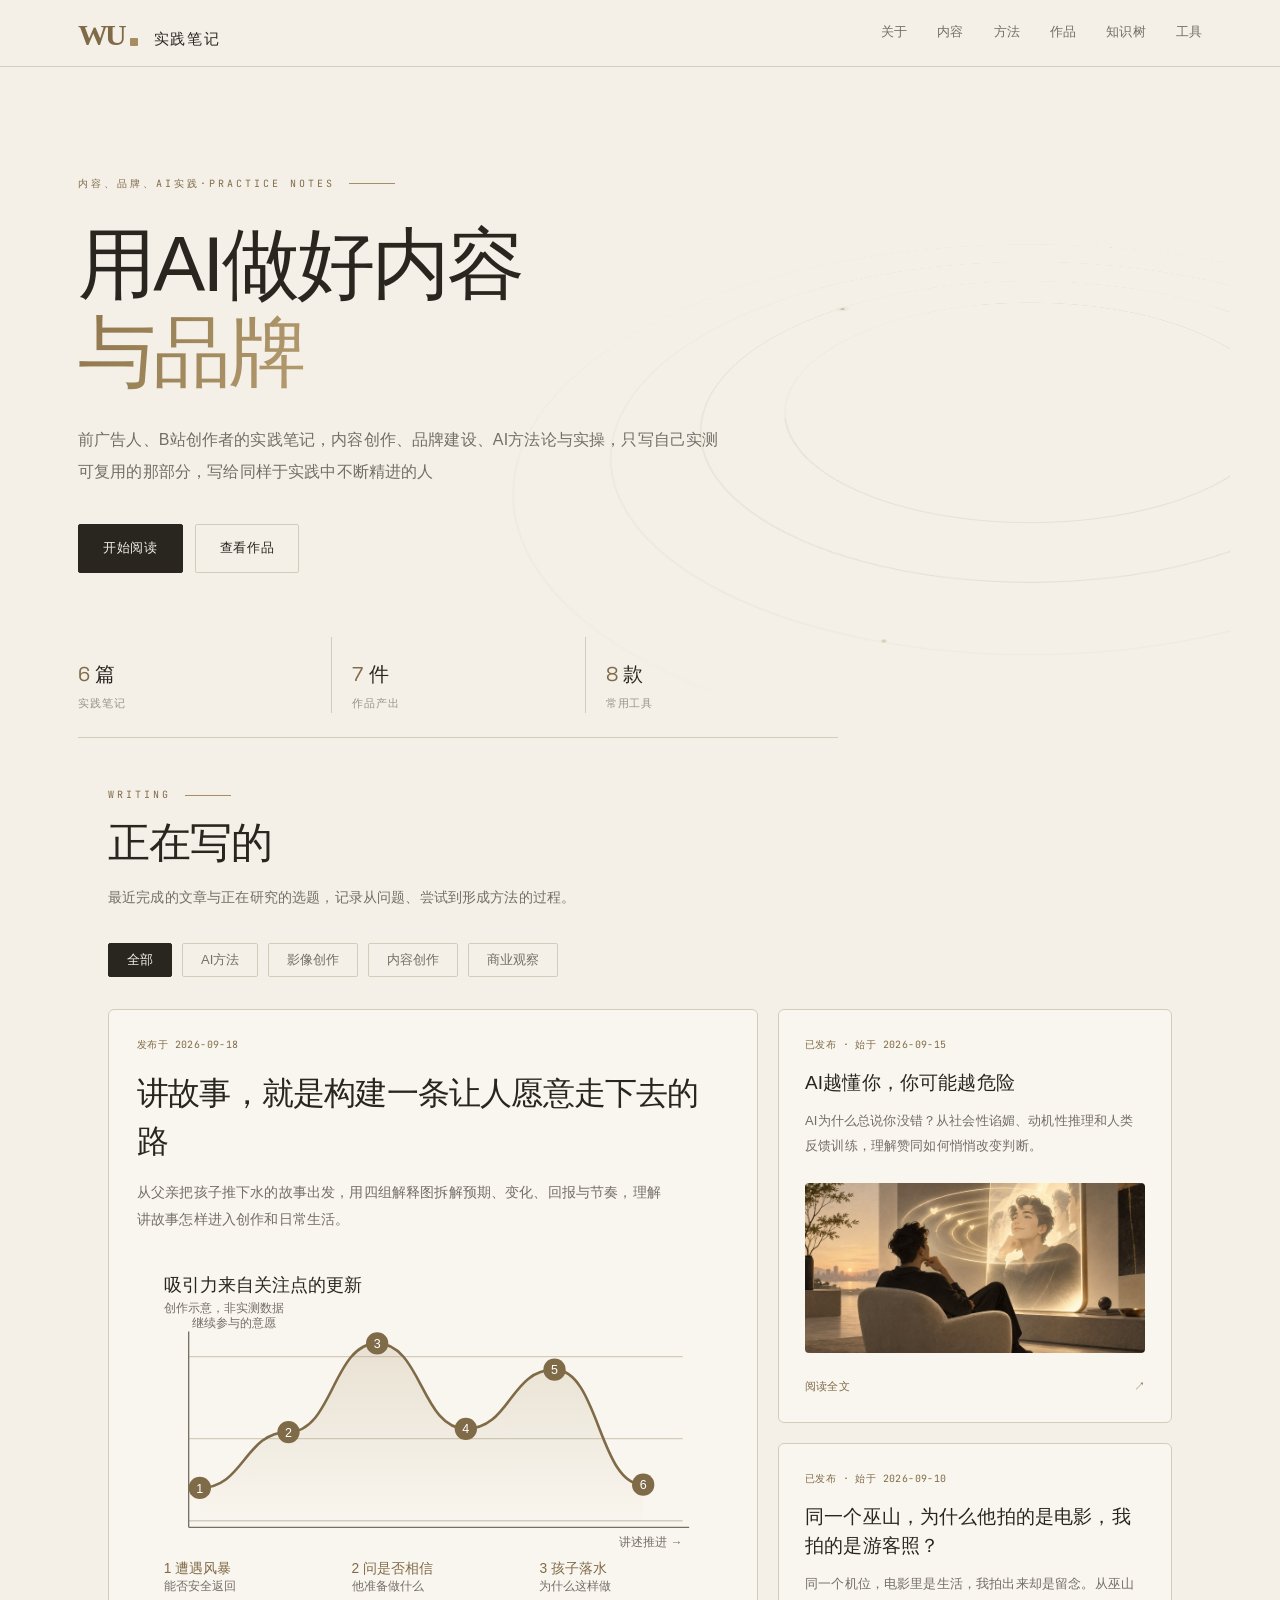
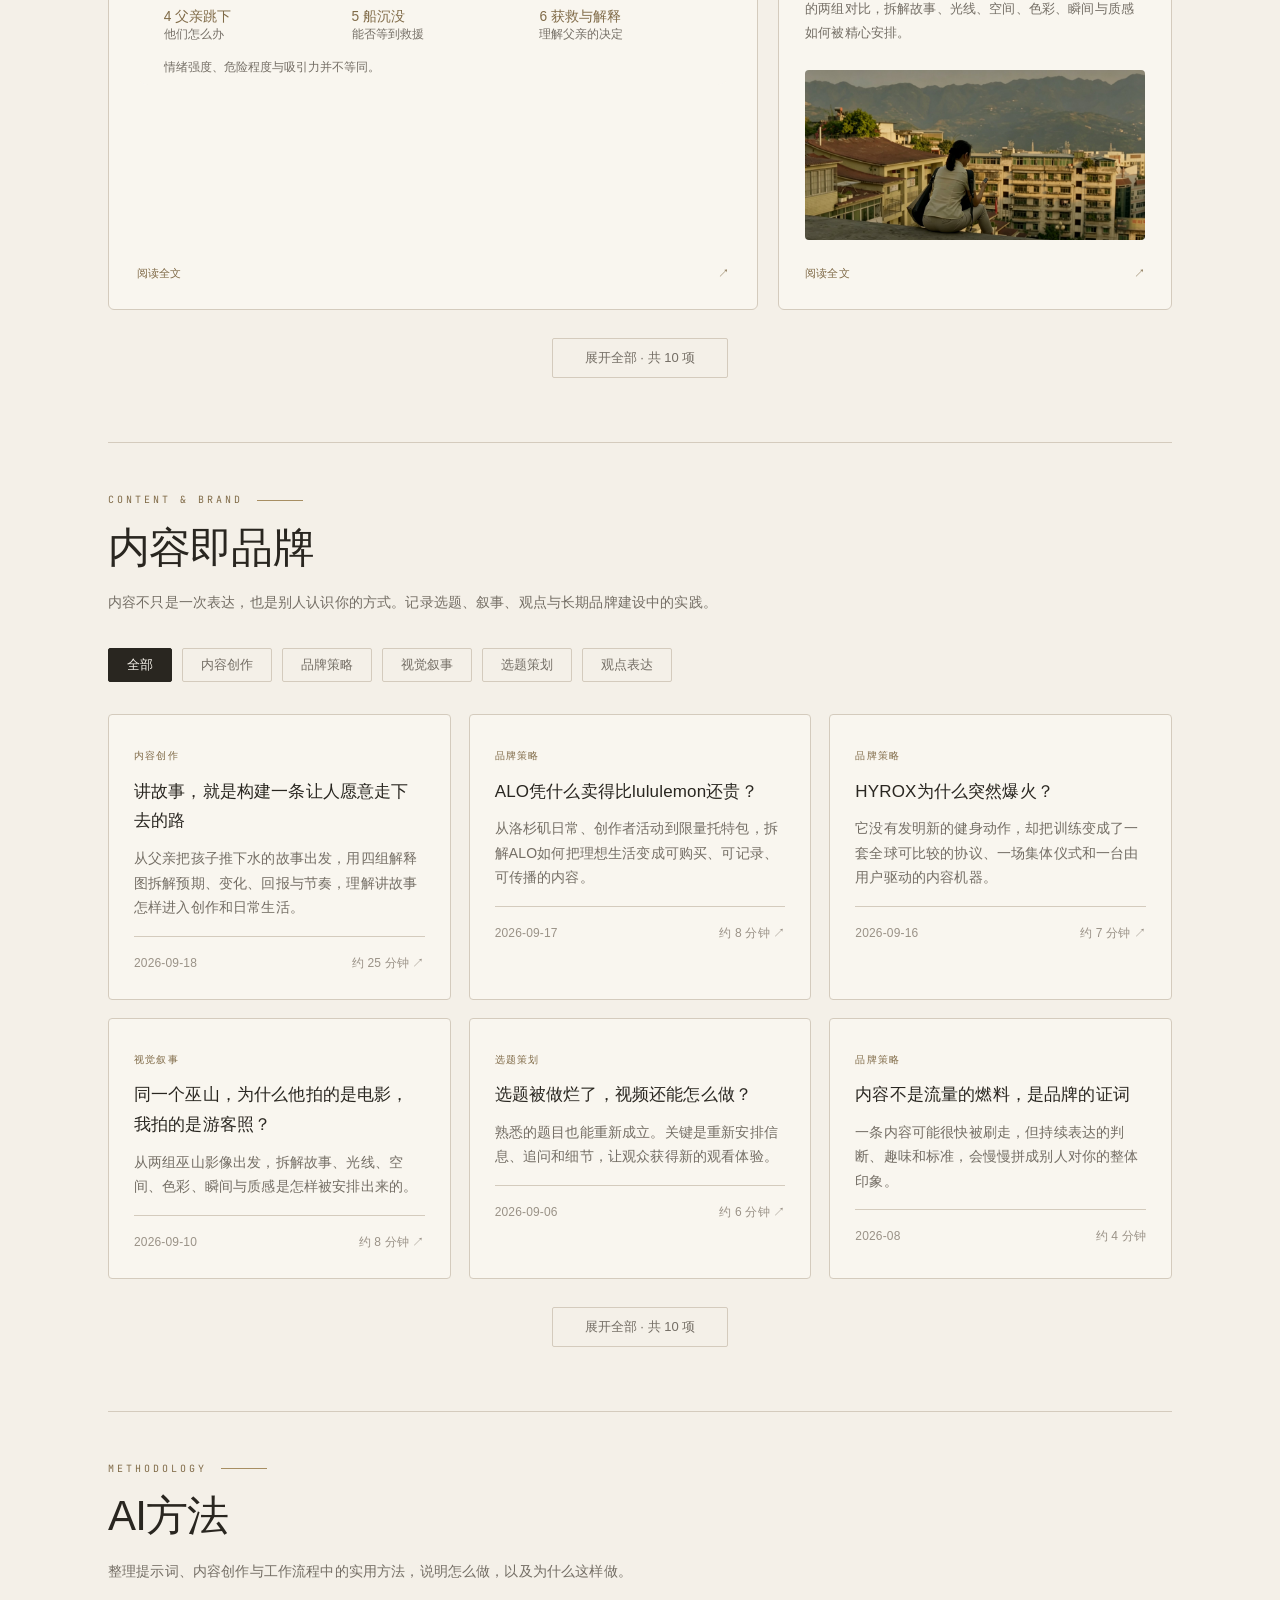
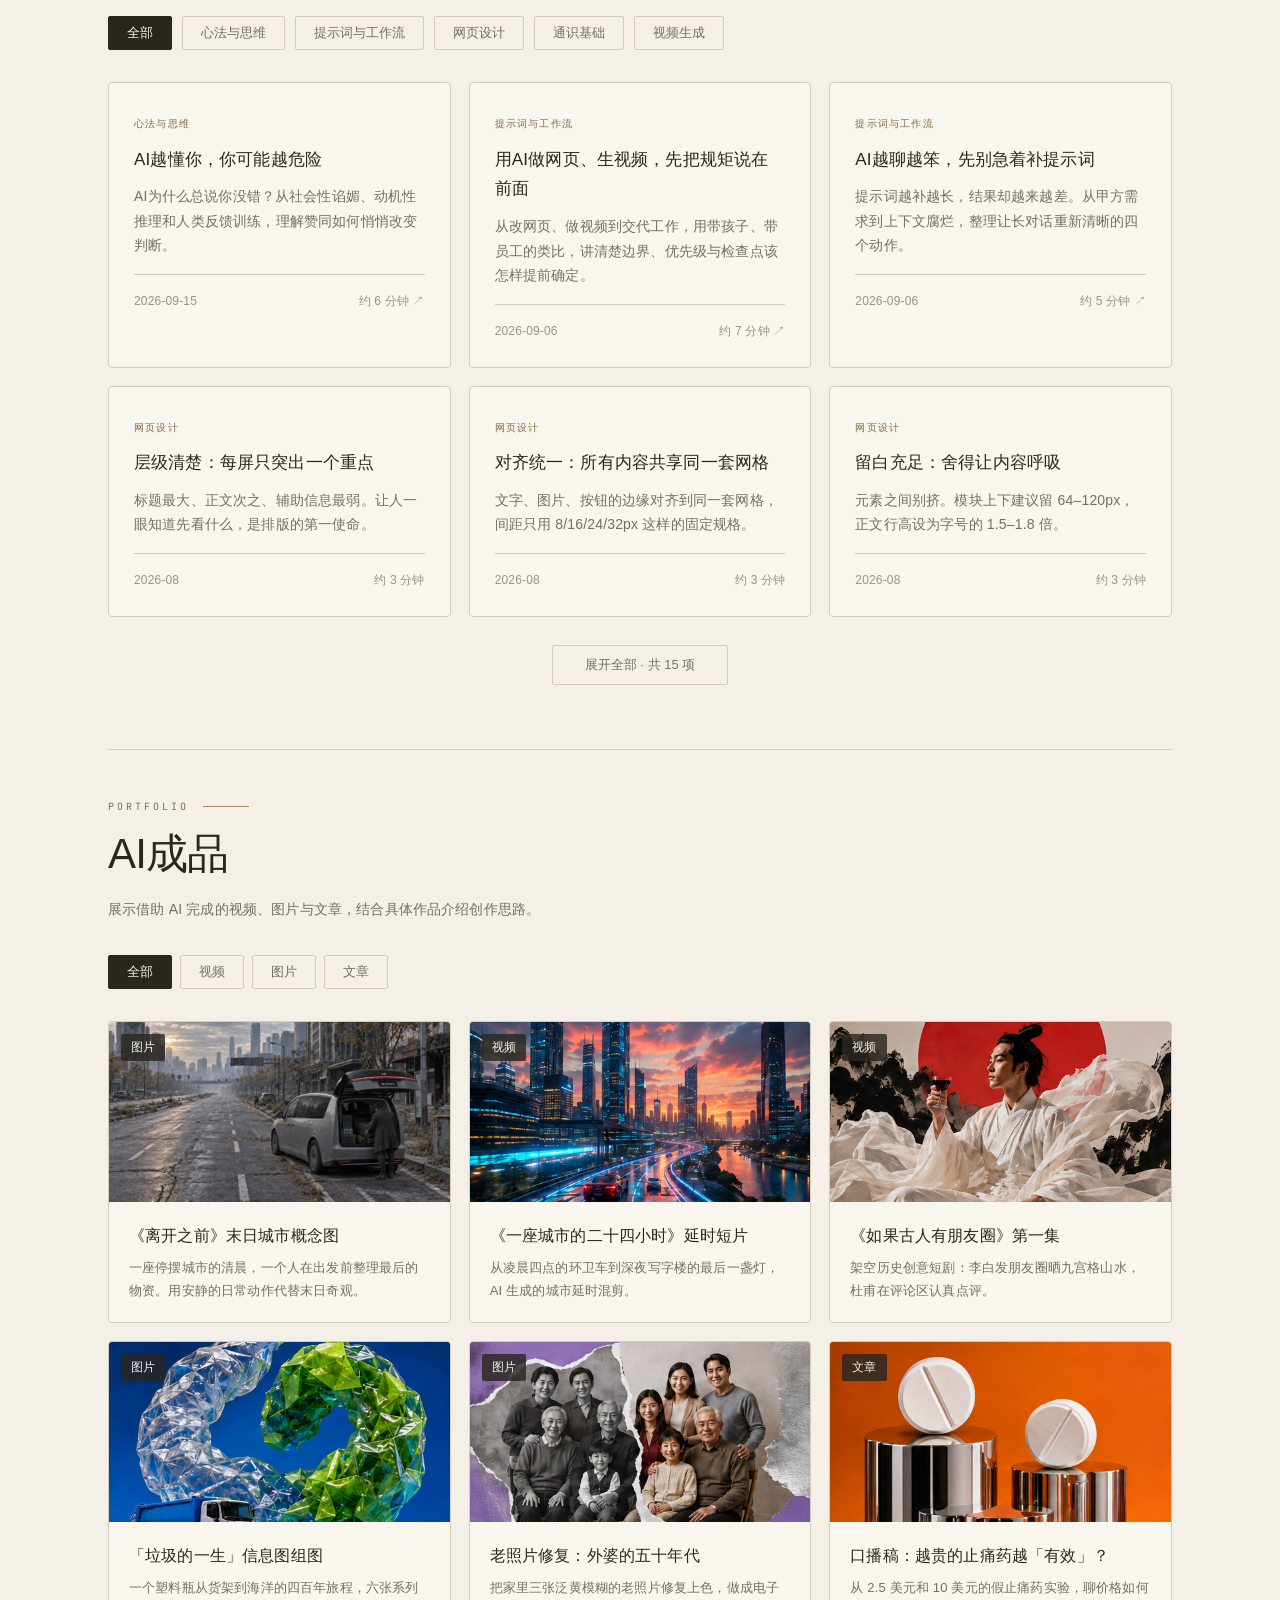
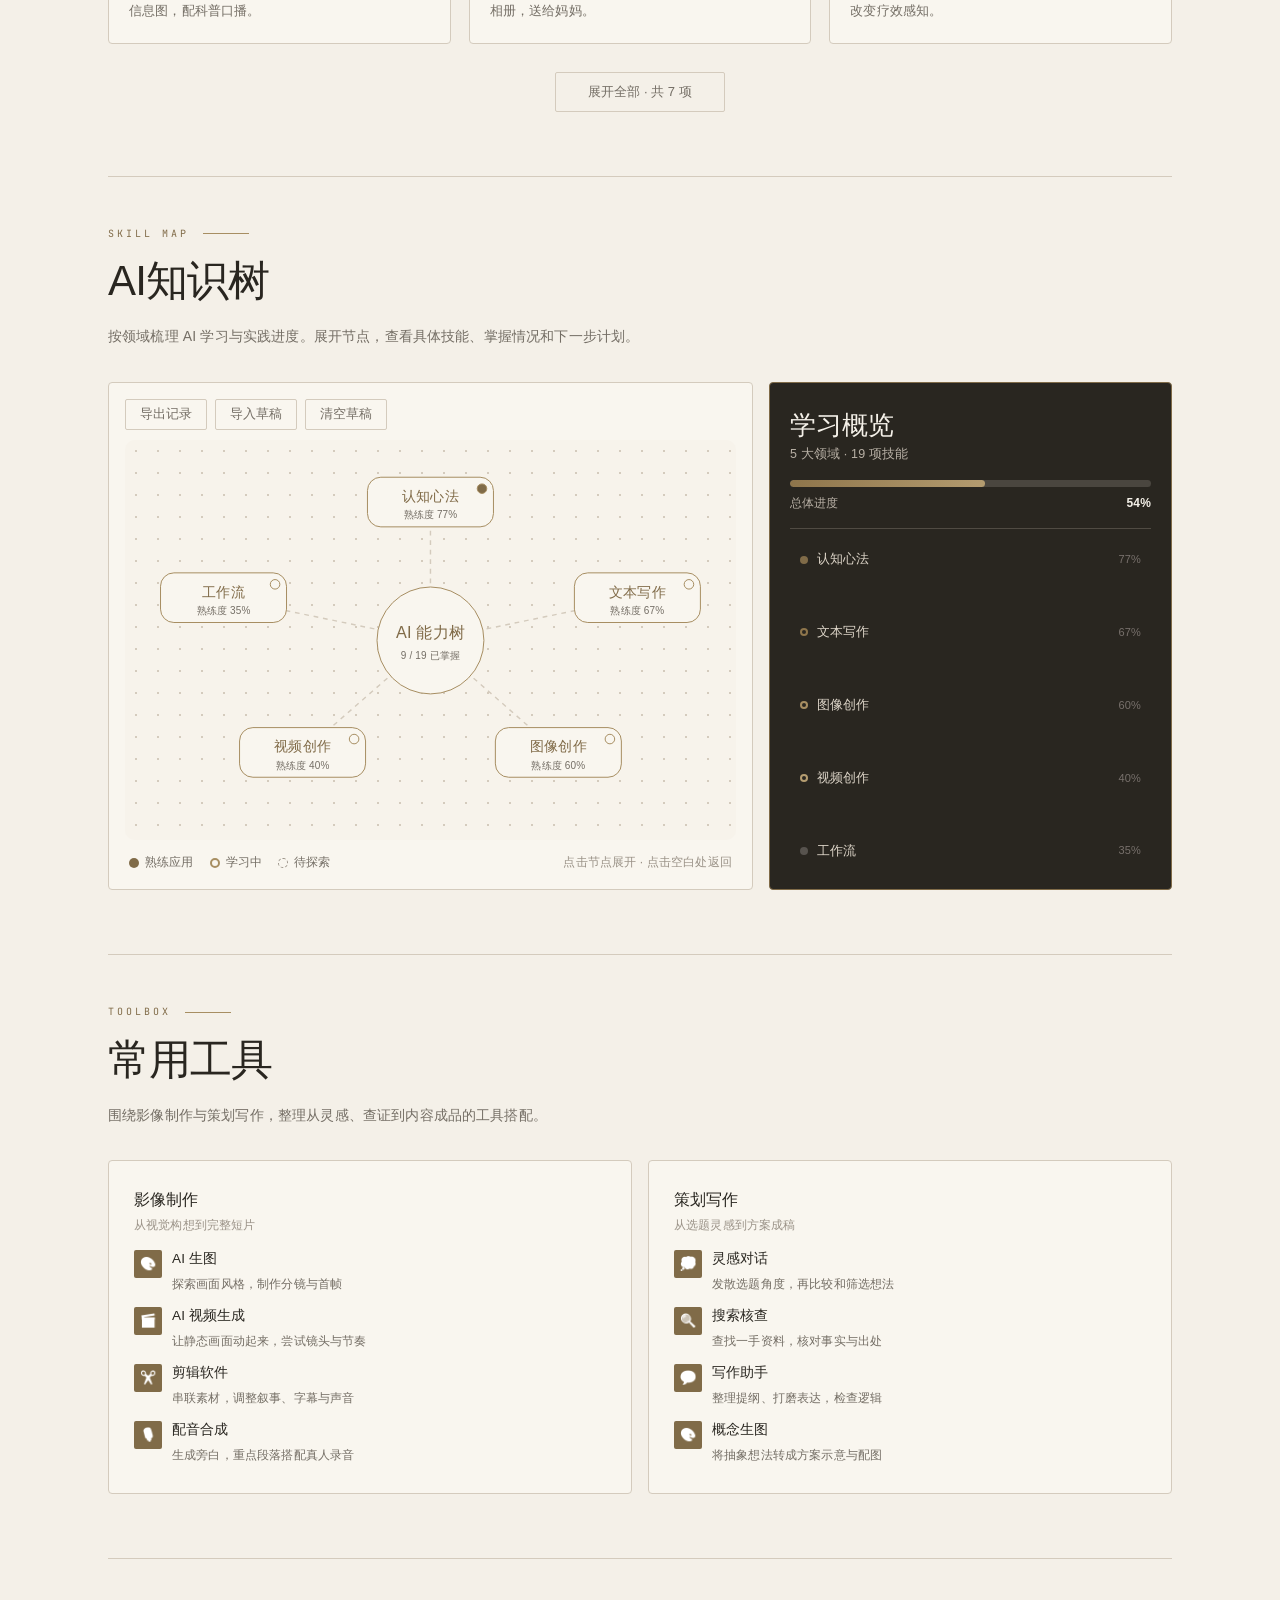
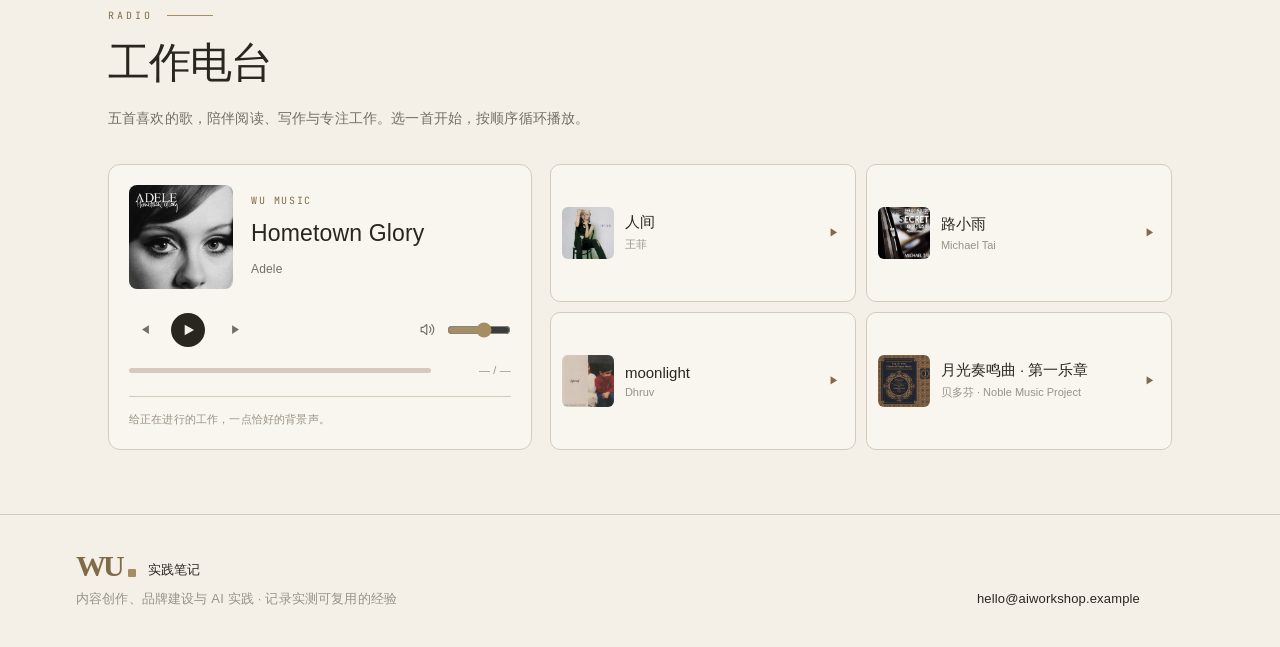
==== commit 85f441d7: "Publish storytelling article with explanatory diagrams" ====
--- a/index.html
+++ b/index.html
@@ -609,6 +609,10 @@
 @media(max-width:900px){.radio-layout{grid-template-columns:minmax(0,.9fr) minmax(0,1.1fr)}.radio-layout .music-grid{grid-template-columns:1fr}.radio-layout .mu-card{min-height:0}}
 @media(max-width:700px){.radio-layout{grid-template-columns:minmax(0,.92fr) minmax(0,1.08fr);gap:10px}.radio-player{padding:13px}.radio-current{grid-template-columns:58px minmax(0,1fr);gap:10px}.radio-label{font-size:8px;margin-bottom:5px}#pl-title{font-size:15px;overflow-wrap:anywhere}#radio-mood{font-size:9px;margin-top:4px}.radio-player .music-bar{grid-template-columns:24px 32px 24px minmax(0,1fr) 0;gap:9px 2px;margin-top:14px}.radio-player .mb-time{display:none}.radio-volume{grid-column:4 / 6}.radio-player .radio-volume .pl-vol{width:42px}.radio-note{margin-top:12px;padding-top:10px;font-size:9px;line-height:1.55}.radio-layout .music-grid{gap:7px}.radio-layout .mu-card{grid-template-columns:36px minmax(0,1fr);gap:8px;padding:8px}.radio-layout .mu-cover{width:36px;height:36px}.radio-layout .mu-name{font-size:12px}.radio-layout .mu-mood{font-size:9px;margin-top:2px}.radio-layout .mu-card::after{display:none}}
 @media(max-width:440px){.radio-layout{grid-template-columns:minmax(0,.95fr) minmax(0,1.05fr);gap:8px}.radio-player{padding:10px}.radio-current{grid-template-columns:44px minmax(0,1fr);gap:7px}.radio-cover{max-width:44px}.radio-label{font-size:8px;letter-spacing:.1em}#pl-title{font-size:13px}.radio-player .music-bar{grid-template-columns:24px 32px 24px minmax(0,1fr);gap:7px 1px}.radio-volume{display:none}.radio-note{font-size:9.5px}.radio-layout .mu-card{grid-template-columns:30px minmax(0,1fr);gap:6px;padding:6px}.radio-layout .mu-cover{width:30px;height:30px}.radio-layout .mu-name{font-size:11.5px}.radio-layout .mu-mood{font-size:9px}}
+/* 讲故事文章的封面完整呈现解释图，避免按照片比例裁切。 */
+#r-grid .writing-storytelling .writing-illustration{flex:0;display:block;margin-top:24px}
+#r-grid .writing-storytelling .writing-illustration picture{display:block;width:100%}
+#r-grid .writing-storytelling .writing-illustration img{aspect-ratio:auto;height:auto;object-fit:contain}
 </style>
 </head>
 <body>
@@ -823,6 +827,7 @@
 <script>
 /* ============ 数据（示例内容，后续可随时替换） ============ */
 const CONTENTS = [
+  {"id": 10, "cat": "内容创作", "title": "讲故事，就是构建一条让人愿意走下去的路", "date": "2026-09-18", "read": 25, "href": "articles/storytelling.html", "brief": "从父亲把孩子推下水的故事出发，用四组解释图拆解预期、变化、回报与节奏，理解讲故事怎样进入创作和日常生活。"},
   {"id":9,"cat":"品牌策略","title":"ALO凭什么卖得比lululemon还贵？","date":"2026-09-17","read":8,"href":"articles/alo-brand.html","brief":"从洛杉矶日常、创作者活动到限量托特包，拆解ALO如何把理想生活变成可购买、可记录、可传播的内容。"},
   {id:8,cat:"品牌策略",title:"HYROX为什么突然爆火？",date:"2026-09-16",read:7,href:"articles/hyrox-brand.html",brief:"它没有发明新的健身动作，却把训练变成了一套全球可比较的协议、一场集体仪式和一台由用户驱动的内容机器。"},
   {id:7,cat:"视觉叙事",title:"同一个巫山，为什么他拍的是电影，我拍的是游客照？",date:"2026-09-10",read:8,href:"articles/wushan.html",brief:"从两组巫山影像出发，拆解故事、光线、空间、色彩、瞬间与质感是怎样被安排出来的。"},
@@ -975,6 +980,7 @@
 
 /* 我正在研究什么 */
 const RESEARCH = [
+  {"cat": "内容创作", "topic": "讲故事，就是构建一条让人愿意走下去的路", "stage": "已发布", "since": "2026-09-18", "pct": 100, "href": "articles/storytelling.html", "cover": "assets/articles/storytelling/attraction-curve.svg", "coverAlt": "从遭遇风暴到获救与解释，六个关注点构成的吸引力示意曲线", "why": "从父亲把孩子推下水的故事出发，用四组解释图拆解预期、变化、回报与节奏，理解讲故事怎样进入创作和日常生活。"},
   {cat:"AI方法",topic:"AI越懂你，你可能越危险",stage:"已发布",since:"2026-09-15",pct:100,href:"articles/ai-sycophancy.html",cover:"assets/articles/ai-sycophancy/ai-flattery-mirror.png",coverAlt:"一个人面对不断回送赞同与理想化倒影的发光 AI 镜面",why:"AI为什么总说你没错？从社会性谄媚、动机性推理和人类反馈训练，理解赞同如何悄悄改变判断。"},
   {cat:"影像创作",topic:"同一个巫山，为什么他拍的是电影，我拍的是游客照？",stage:"已发布",since:"2026-09-10",pct:100,href:"articles/wushan.html",why:"同一个机位，电影里是生活，我拍出来却是留念。从巫山的两组对比，拆解故事、光线、空间、色彩、瞬间与质感如何被精心安排。"},
   {cat:"内容创作",topic:"选题被做烂了，视频还能怎么做？",stage:"已发布",since:"2026-09-06",pct:100,href:"articles/video-rhythm.html",why:"从三张咖啡海报出发，讨论如何安排信息、追问与细节，让熟悉的选题产生新的阅读和观看体验。"},
@@ -1414,6 +1420,7 @@
   const d=document.createElement(r.href?"a":"div");
   d.className="r-card "+(isOverview?(i===0?"writing-featured":"writing-secondary"):"writing-secondary");
   if(isOverview&&r.href==="articles/video-rhythm.html")d.classList.add("writing-horizontal");
+  if(isOverview&&r.href==="articles/storytelling.html")d.classList.add("writing-storytelling");
   if(r.href){d.href=r.href;d.setAttribute("aria-label",r.topic+"，阅读全文");}
   if(isOverview&&(i===0||r.href==="articles/video-rhythm.html")){
     const cover=r.href==="articles/video-rhythm.html"?'<div class="writing-cover"><img src="assets/articles/video-rhythm/coffee-posters.png?v=2" width="1536" height="1024" alt="同一咖啡杯的三种冲突视觉风格"></div>':"";
@@ -1423,7 +1430,8 @@
   }
   if(isOverview&&r.cover){
     const summary=d.querySelector(".why");
-    summary.insertAdjacentHTML("afterend",'<figure class="writing-illustration"><img src="'+r.cover+'" width="1536" height="1024" alt="'+r.coverAlt+'" loading="lazy"></figure>');
+    const image=r.href==="articles/storytelling.html"?'<picture><source media="(max-width:640px)" srcset="assets/articles/storytelling/attraction-curve-mobile.svg" width="400" height="660"><img src="'+r.cover+'" width="900" height="650" alt="'+r.coverAlt+'" loading="lazy"></picture>':'<img src="'+r.cover+'" width="1536" height="1024" alt="'+r.coverAlt+'" loading="lazy">';
+    summary.insertAdjacentHTML("afterend",'<figure class="writing-illustration">'+image+'</figure>');
   }
   if(isOverview&&r.href==="articles/wushan.html"){
     const summary=d.querySelector(".why");
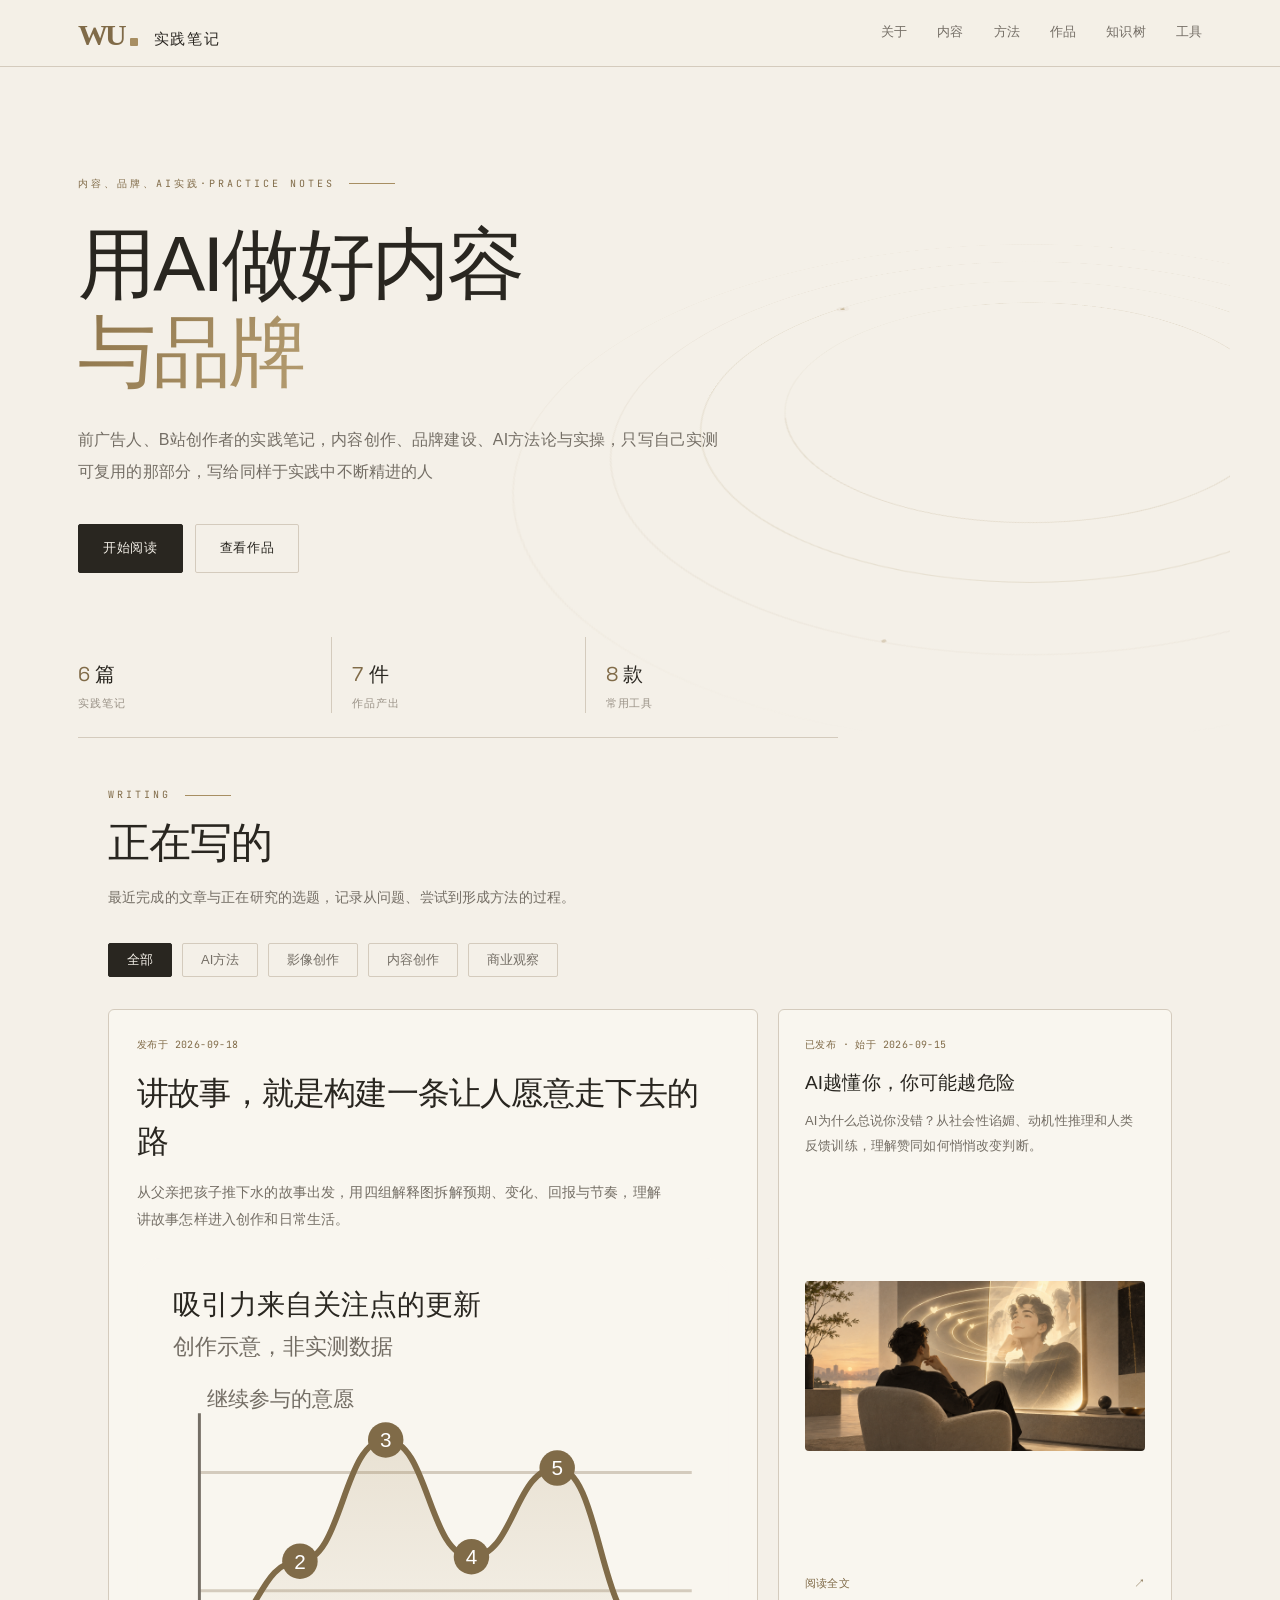
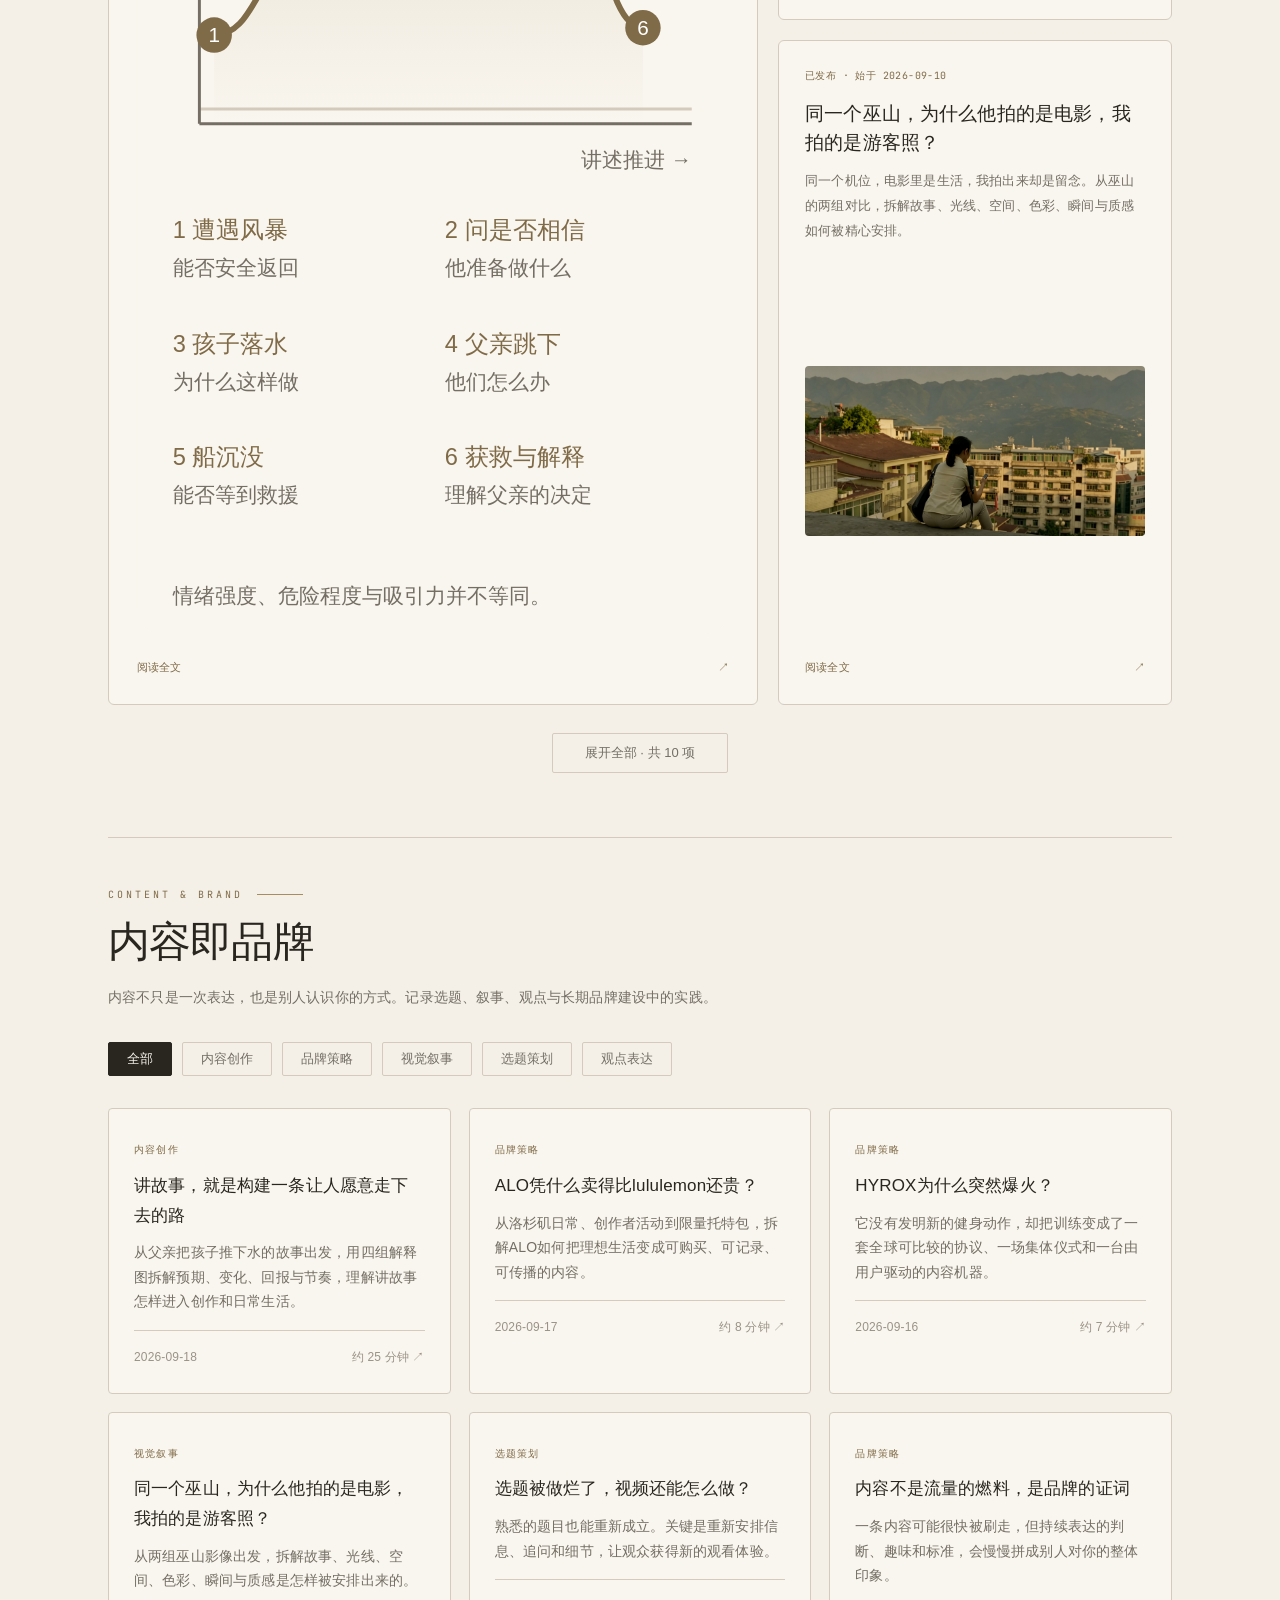
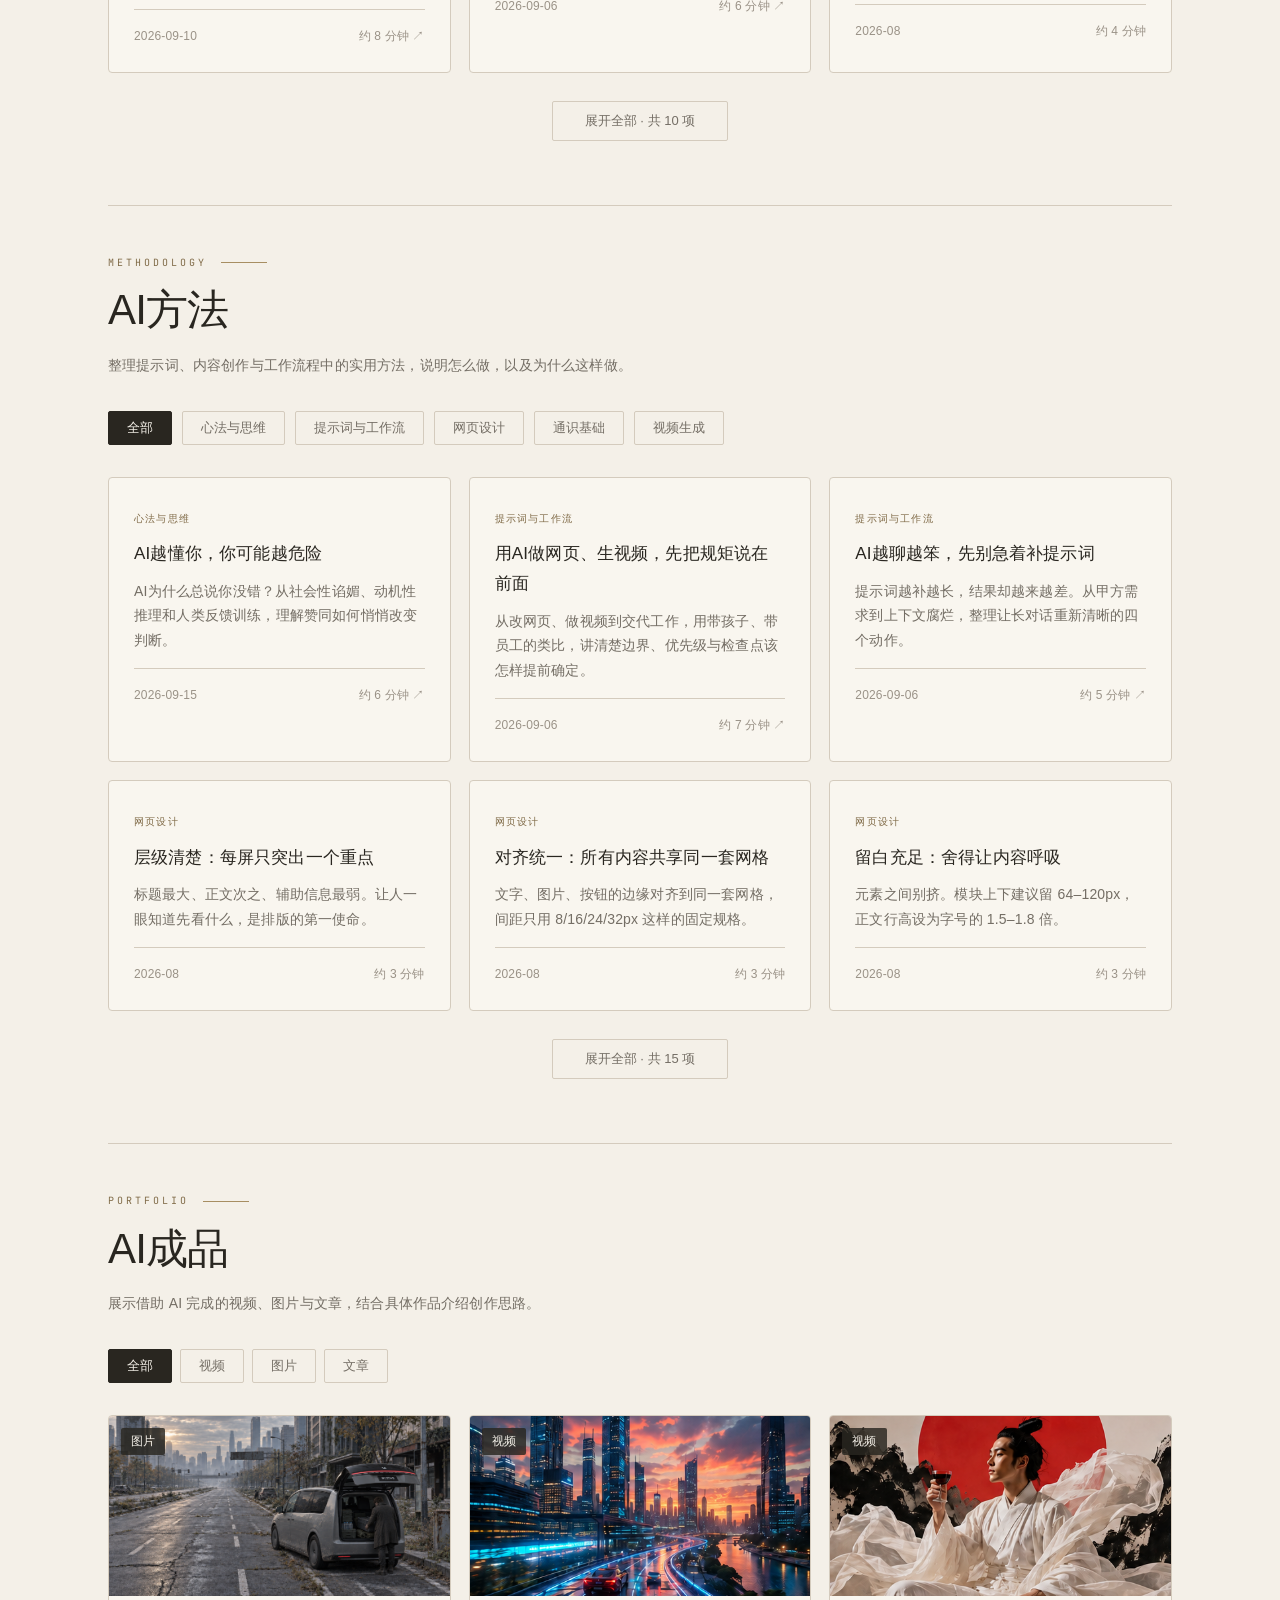
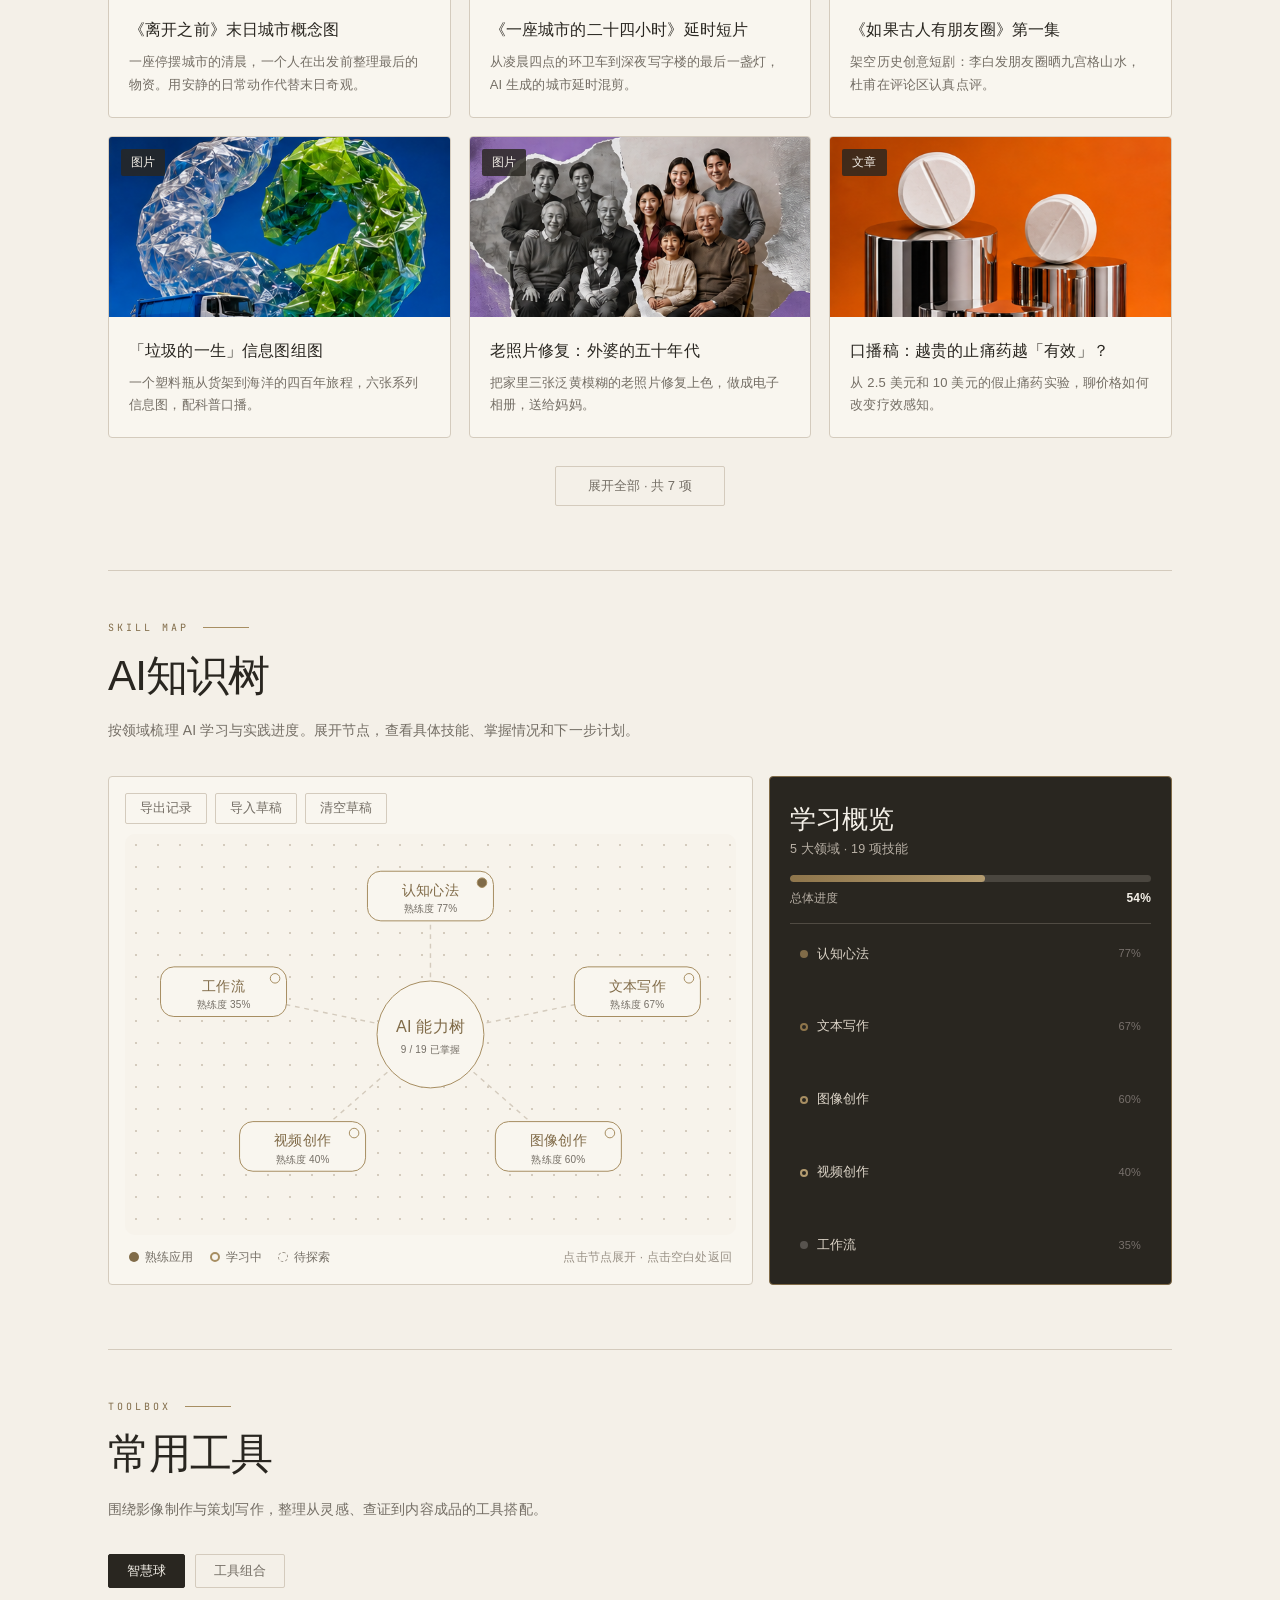
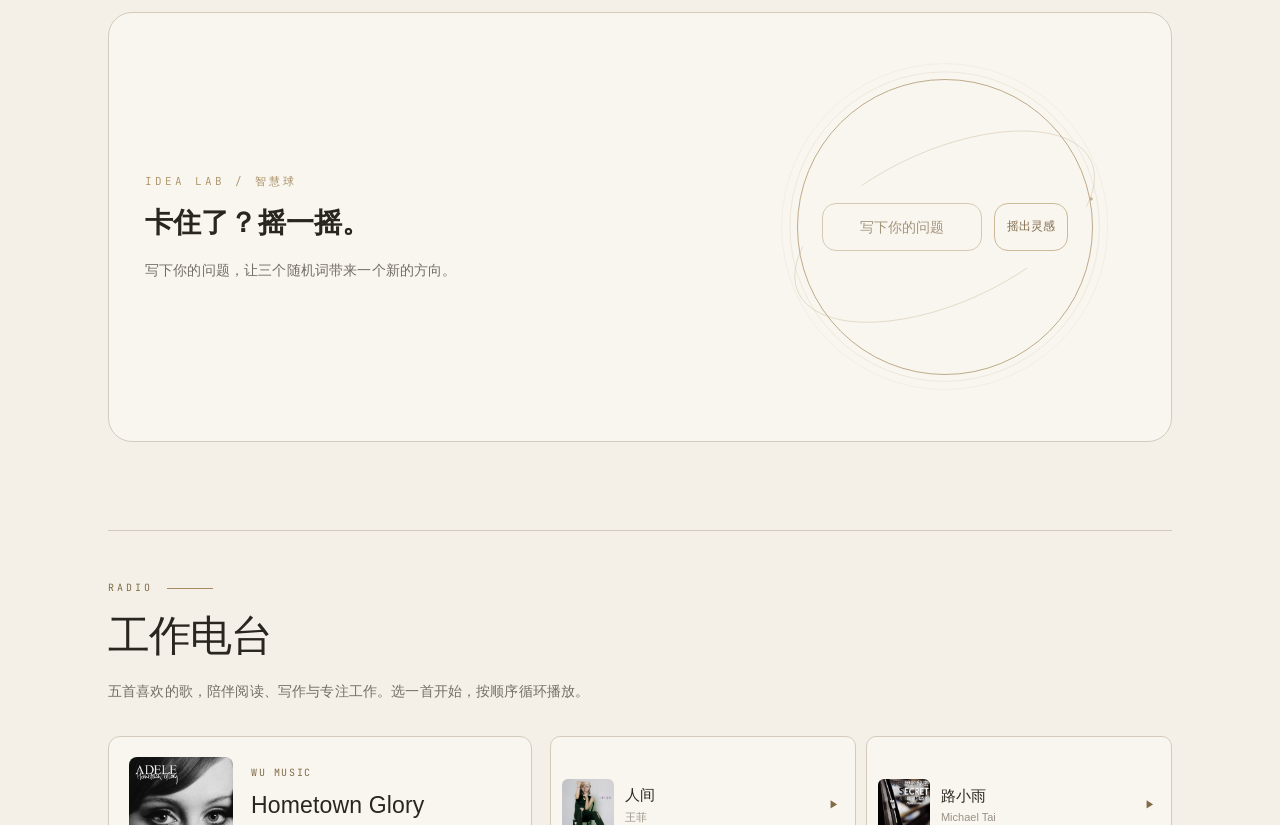
==== commit 09c4c97f: "Add wisdom ball as default toolbox tab and deploy its assets" ====
--- a/index.html
+++ b/index.html
@@ -613,6 +613,19 @@
 #r-grid .writing-storytelling .writing-illustration{flex:0;display:block;margin-top:24px}
 #r-grid .writing-storytelling .writing-illustration picture{display:block;width:100%}
 #r-grid .writing-storytelling .writing-illustration img{aspect-ratio:auto;height:auto;object-fit:contain}
+/* 智慧球：常用工具下方的创意栏目 */
+#wisdom{padding-top:0;padding-bottom:68px}
+.wisdom-card{display:grid;grid-template-columns:minmax(0,1fr) 380px;align-items:center;gap:28px;background:var(--card);border:1px solid var(--line);border-radius:24px;padding:24px 36px}
+.wisdom-kicker{font-family:var(--mono);font-size:11px;letter-spacing:3px;color:var(--accent)}
+.wisdom-copy h2{font-family:var(--display);font-size:28px;font-weight:600;line-height:1.4;margin:12px 0 16px}
+.wisdom-copy p{font-size:14px;color:var(--ink2);max-width:340px;line-height:1.8}
+.wisdom-frame{display:block;width:100%;height:380px;border:0;background:transparent}
+@media(max-width:760px){.wisdom-card{grid-template-columns:minmax(0,1fr);gap:8px;padding:28px 20px 12px}.wisdom-copy h2{font-size:25px}.wisdom-frame{height:350px}#wisdom{padding-bottom:48px}}
+@media(max-width:400px){.wisdom-card{padding:25px 14px 10px}.wisdom-frame{height:320px}.wisdom-copy p{font-size:13px}}
+/* 常用工具中的智慧球筛选项 */
+#tools #wisdom{padding:0;margin:0 0 24px}
+#tools [hidden]{display:none!important}
+#tools-filters{margin-bottom:24px}
 </style>
 </head>
 <body>
@@ -731,9 +744,27 @@
     <h2>常用工具</h2>
     <p>围绕影像制作与策划写作，整理从灵感、查证到内容成品的工具搭配。</p>
   </div>
-  <div class="tools-grid rv" id="tools-grid"></div>
+    <div class="filters" id="tools-filters" role="group" aria-label="常用工具筛选">
+    <button type="button" class="chip on" data-tool-filter="wisdom" aria-pressed="true" aria-controls="wisdom">智慧球</button>
+    <button type="button" class="chip" data-tool-filter="combos" aria-pressed="false" aria-controls="tools-combos">工具组合</button>
+  </div>
+<!-- 智慧球：创意发散 -->
+<div id="wisdom" aria-labelledby="wisdom-title">
+  <div class="wisdom-card">
+    <div class="wisdom-copy">
+      <div class="wisdom-kicker">IDEA LAB / 智慧球</div>
+      <h2 id="wisdom-title">卡住了？摇一摇。</h2>
+      <p>写下你的问题，让三个随机词带来一个新的方向。</p>
+    </div>
+    <iframe class="wisdom-frame" src="wisdom-ball/index.html" title="智慧球：写下问题，摇出三个随机词" loading="lazy"></iframe>
+  </div>
+</div>
+<div id="tools-combos" hidden>
+<div class="tools-grid rv" id="tools-grid"></div>
   <div class="more-wrap" id="t-more" style="display:none"><button class="more-btn" id="t-more-btn">展开全部</button></div>
+</div>
 </section>
+
 
 <!-- 工坊电台 -->
 <section id="music">
@@ -1681,5 +1712,22 @@
   backtopTimer=setTimeout(()=>{hideBacktop();backtopReturning=false},1600);
 },{passive:true});
 </script>
+<script id="wisdom-tool-filter">
+(()=>{
+  const buttons=[...document.querySelectorAll('[data-tool-filter]')];
+  const wisdom=document.getElementById('wisdom');
+  const combos=document.getElementById('tools-combos');
+  buttons.forEach(button=>button.addEventListener('click',()=>{
+    const filter=button.dataset.toolFilter;
+    wisdom.hidden=filter==='combos';
+    combos.hidden=filter==='wisdom';
+    buttons.forEach(item=>{
+      const active=item===button;
+      item.classList.toggle('on',active);
+      item.setAttribute('aria-pressed',String(active));
+    });
+  }));
+})();
+</script>
 </body>
 </html>
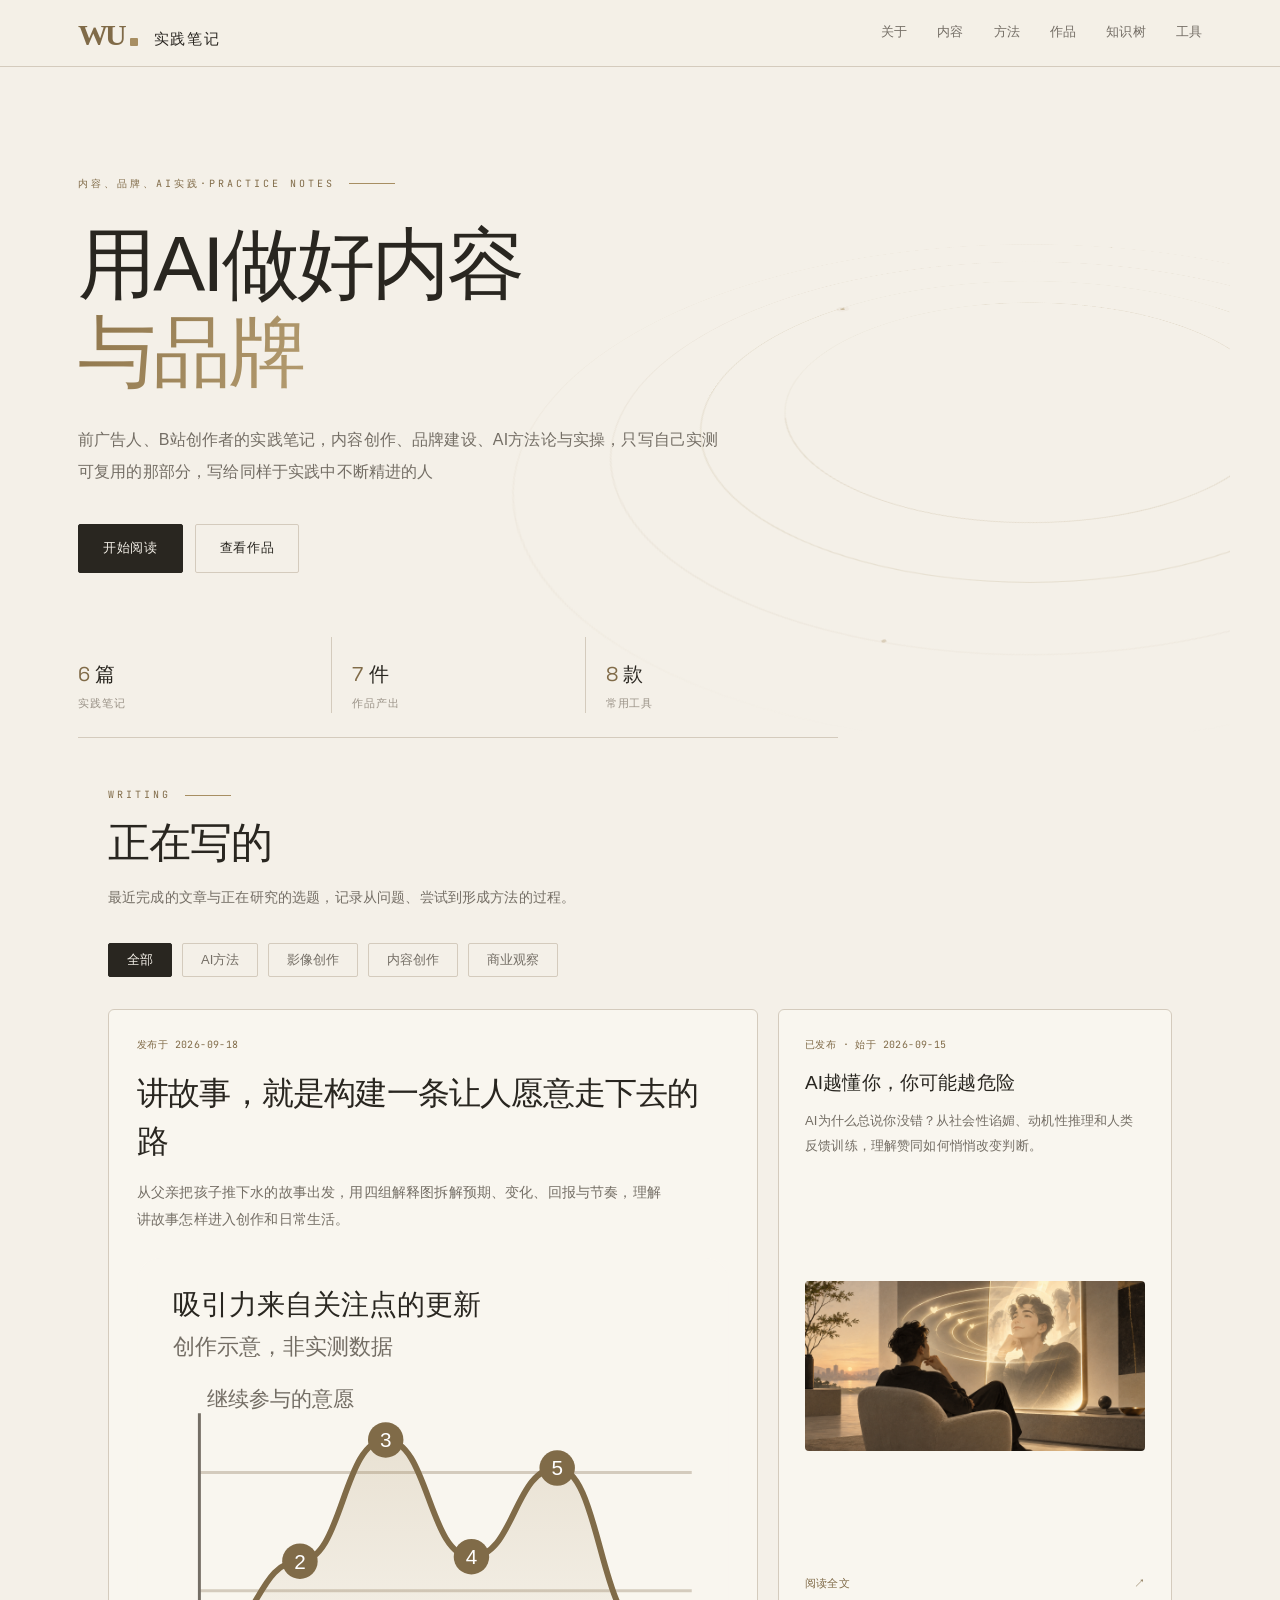
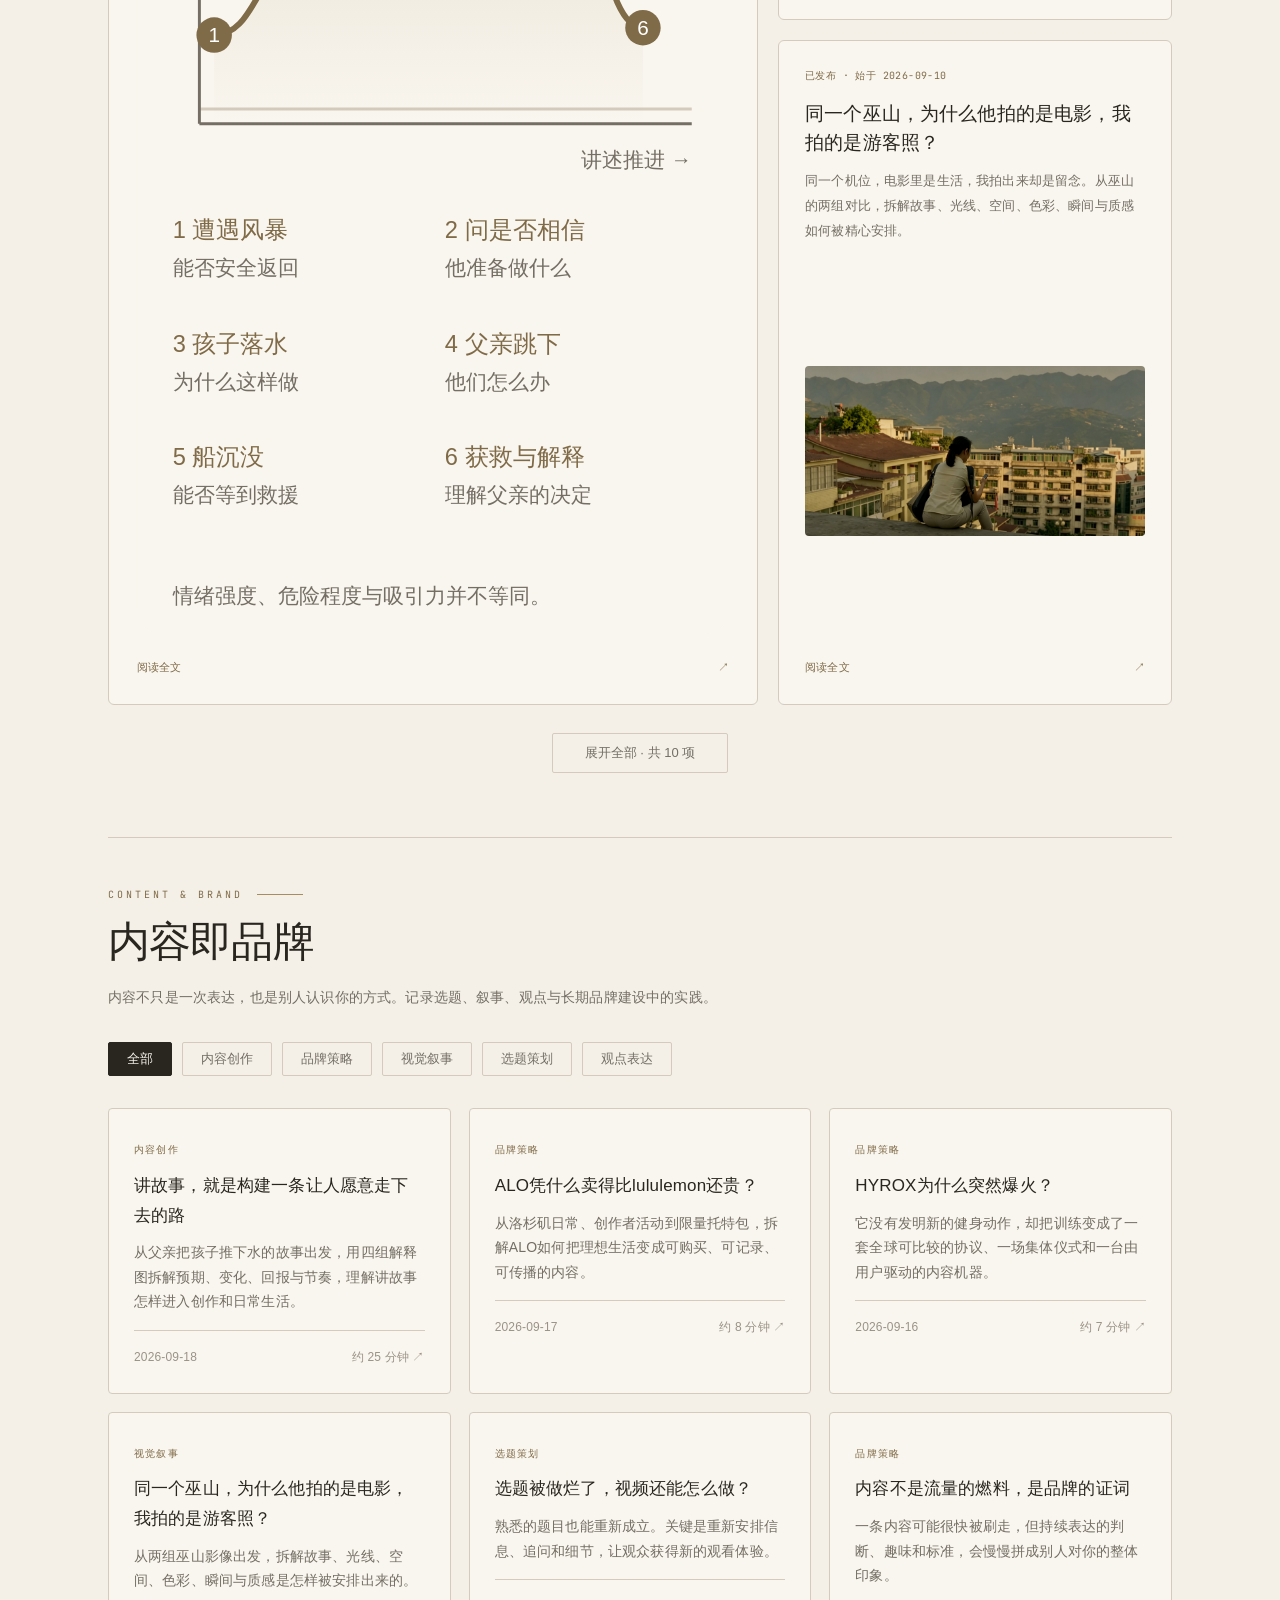
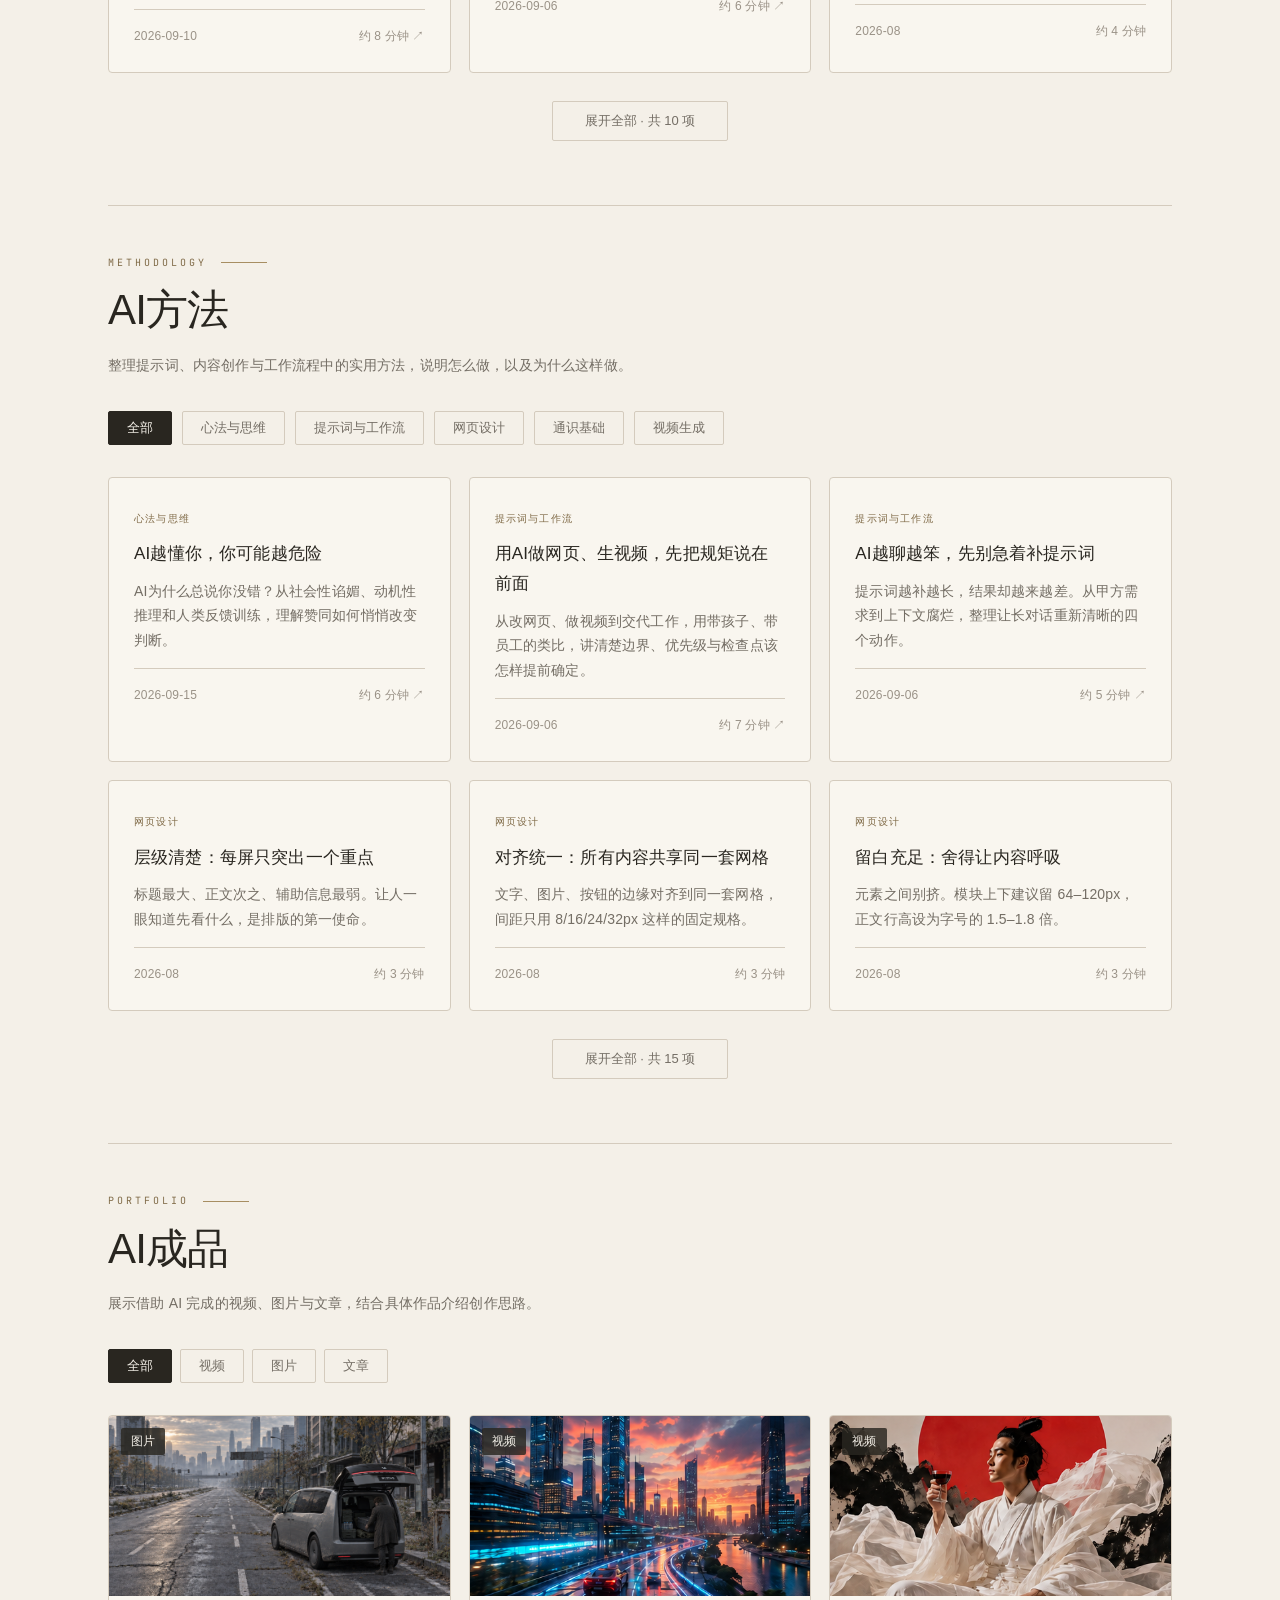
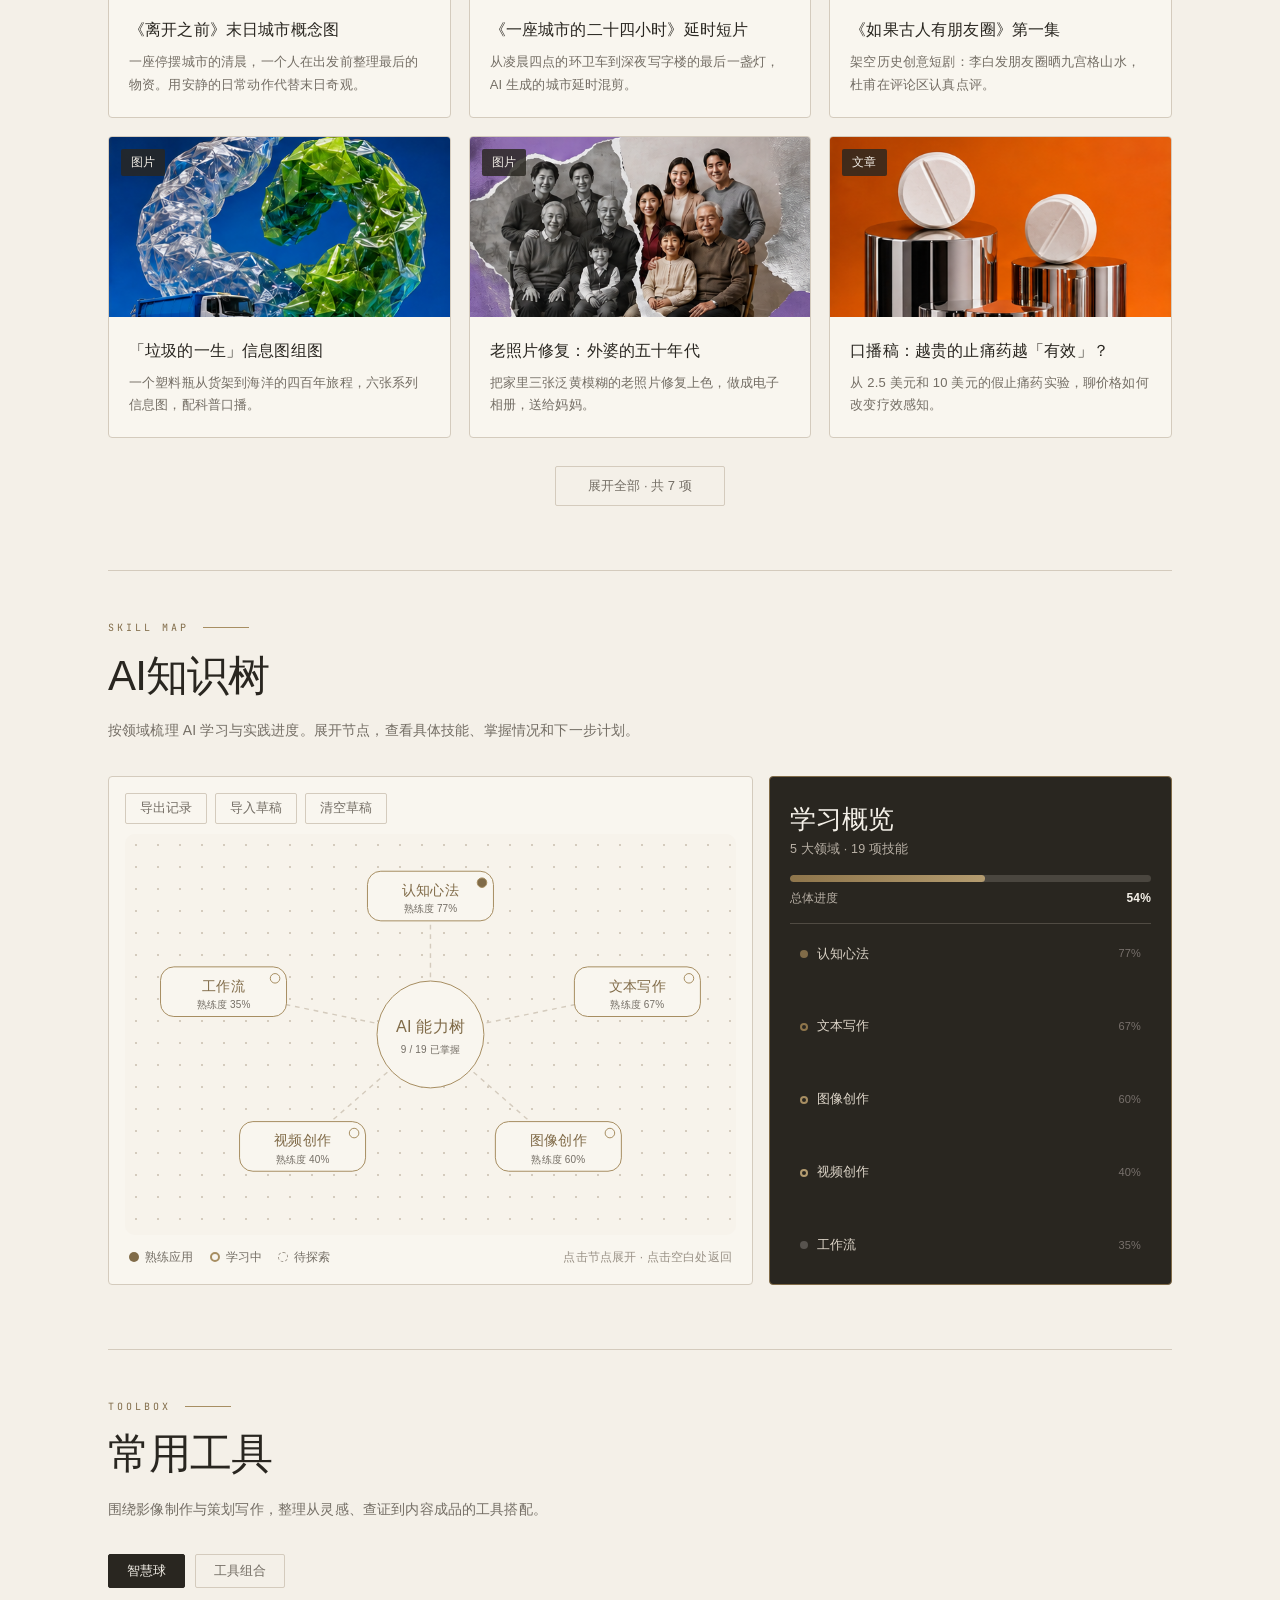
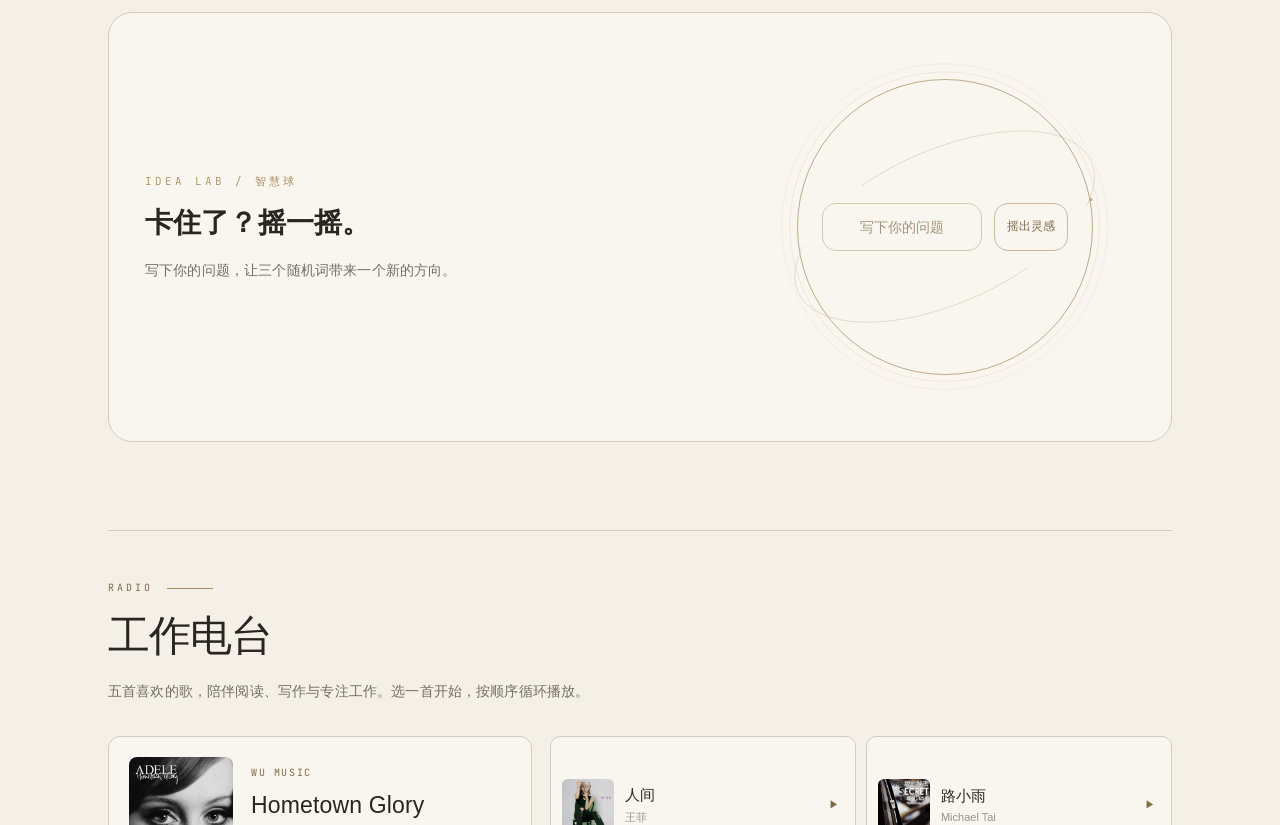
==== commit 406ca965: "Align mobile navigation links to the right" ====
--- a/index.html
+++ b/index.html
@@ -535,7 +535,7 @@
 }
 @media(max-width:520px){
   .nav-inner{display:grid;grid-template-columns:minmax(0,1fr);gap:10px}
-  .nav-links{display:grid;grid-template-columns:repeat(6,max-content);width:100%;min-width:0;justify-content:space-between;gap:0;padding-top:1px}
+  .nav-links{display:flex;width:100%;min-width:0;justify-content:flex-end;gap:clamp(10px,3vw,16px);padding-top:1px}
   section{scroll-margin-top:88px}
 }
 a.m-card,a.r-card{display:block}a.m-card:focus-visible,a.r-card:focus-visible{outline:2px solid var(--accent-deep);outline-offset:5px}.r-card.published{grid-column:1/-1;border-left:3px solid var(--accent)}.r-card.published .r-prog{max-width:320px}.r-card.published .track{display:none}
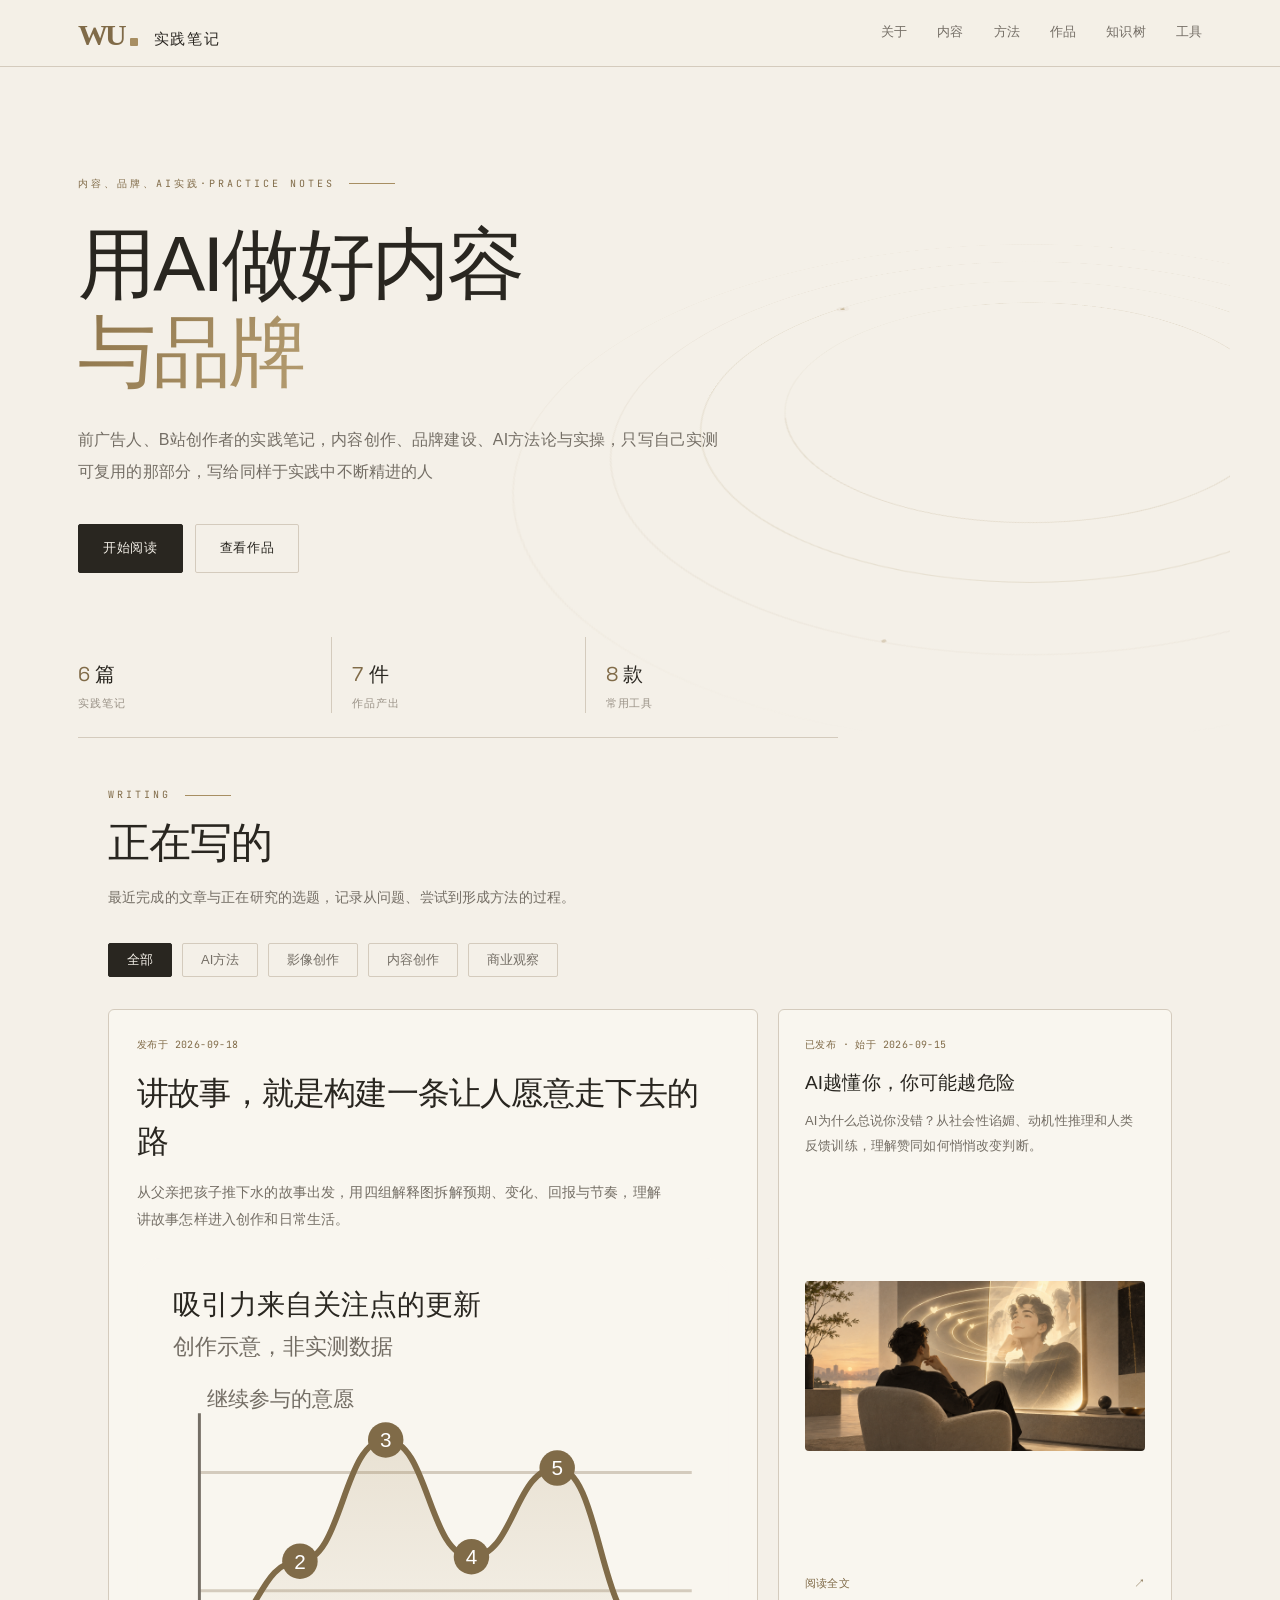
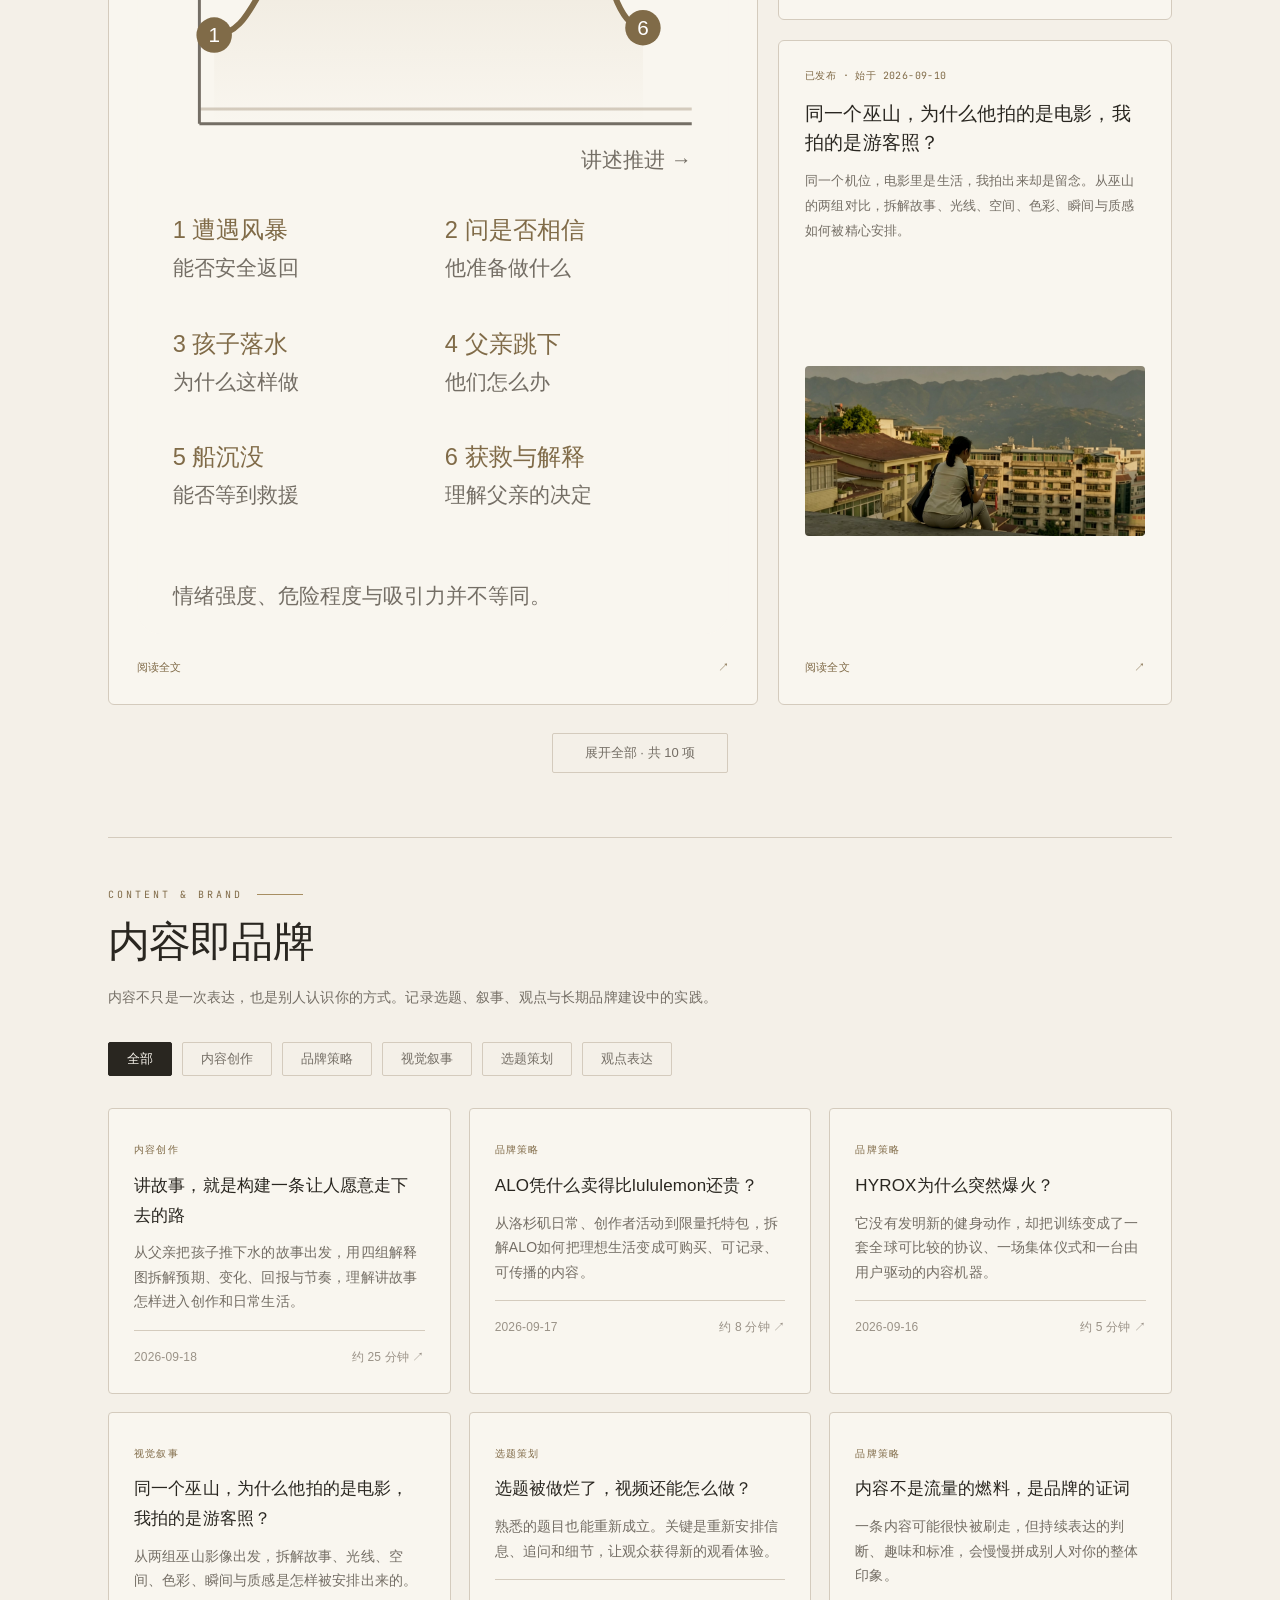
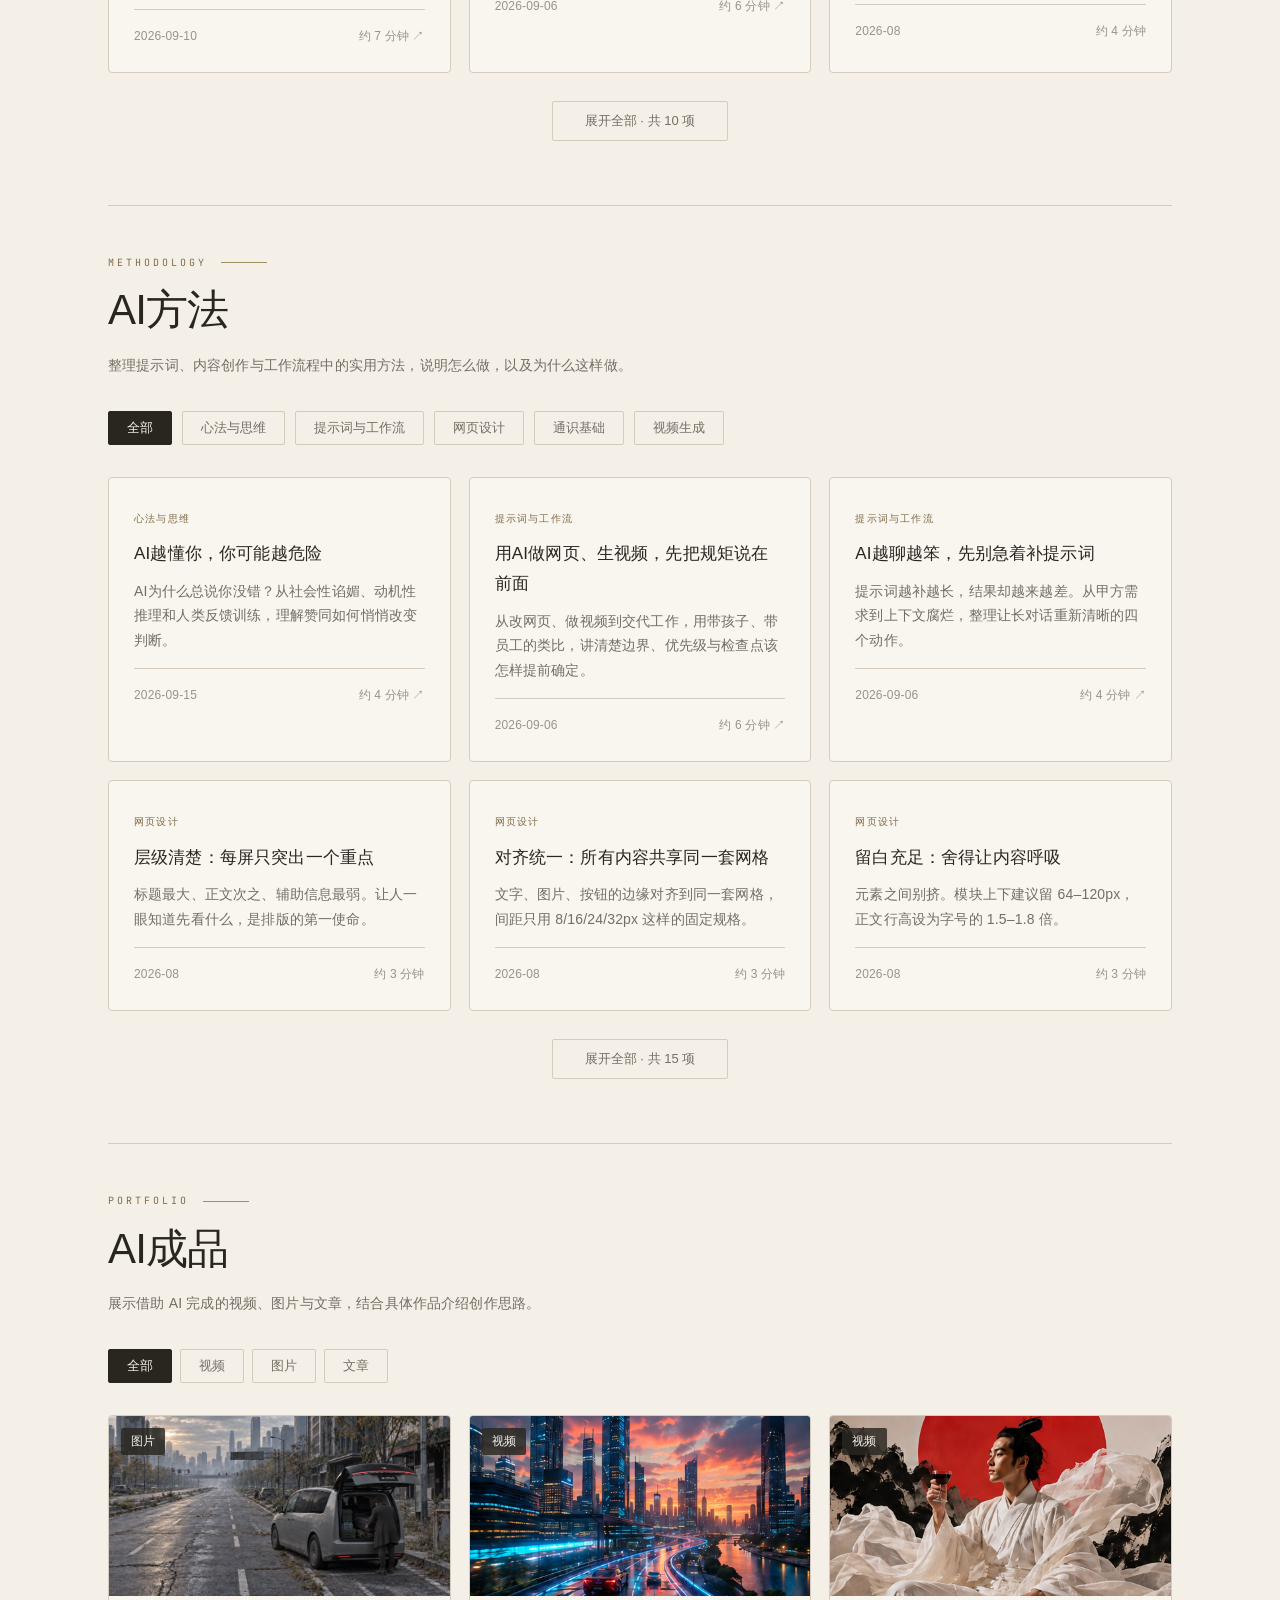
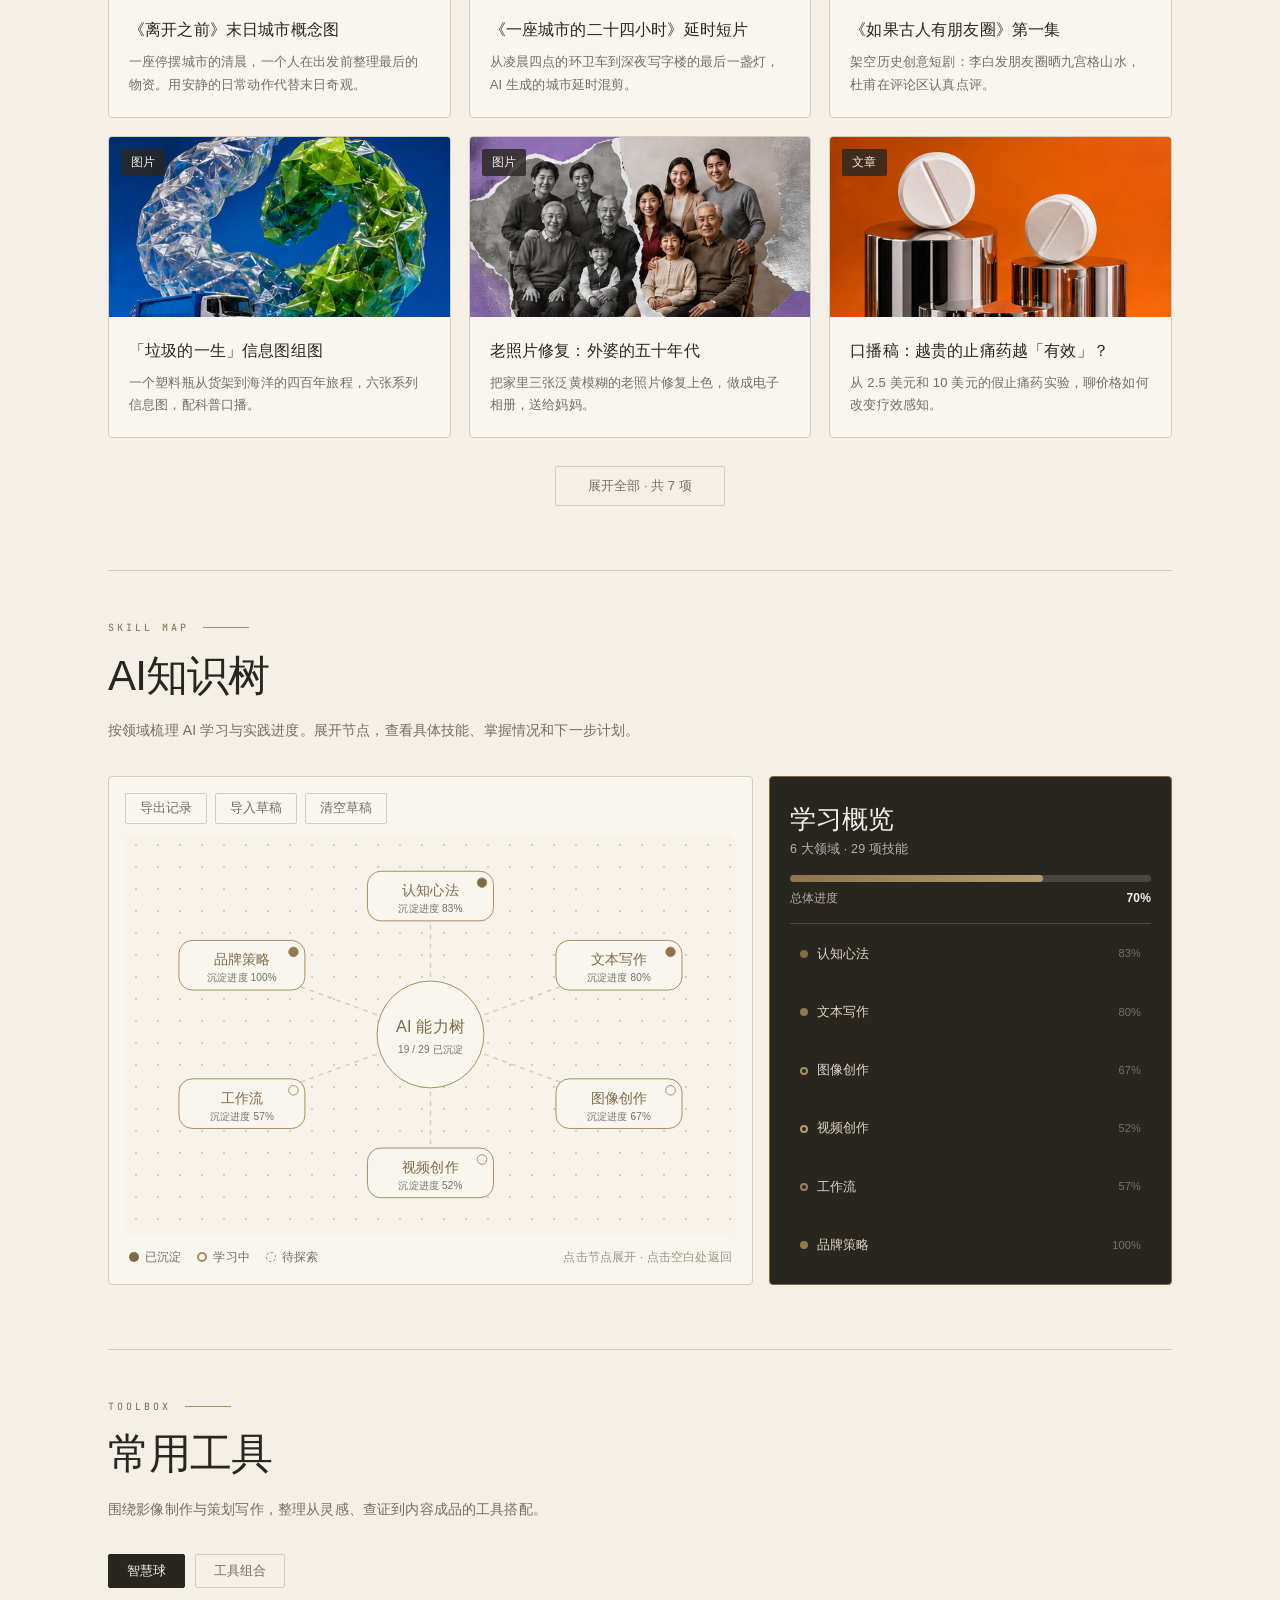
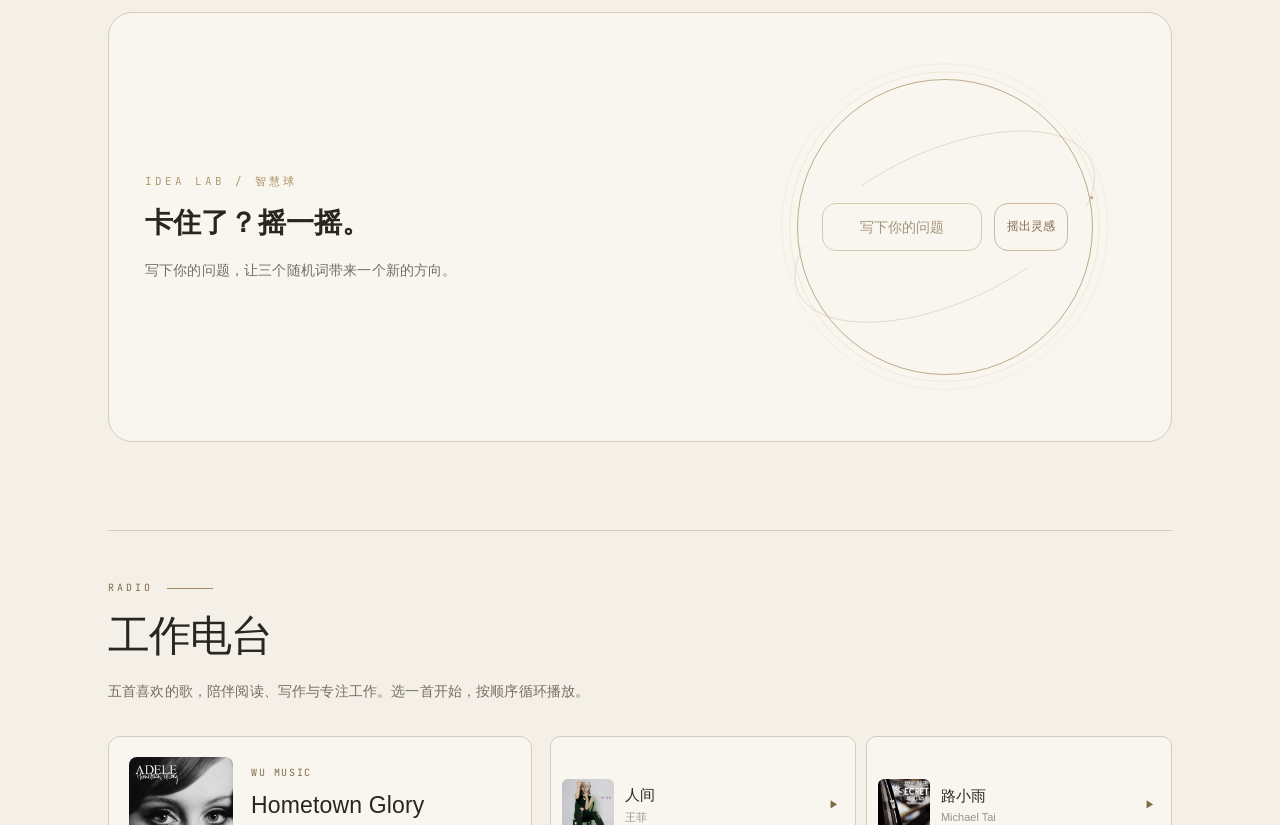
==== commit a12ad1b6: "Refresh skill tree from published articles and add reading statistics" ====
--- a/index.html
+++ b/index.html
@@ -626,6 +626,14 @@
 #tools #wisdom{padding:0;margin:0 0 24px}
 #tools [hidden]{display:none!important}
 #tools-filters{margin-bottom:24px}
+
+/* 已发布文章支持的知识节点 */
+.kp-evidence{margin:0 0 18px;padding:12px 0;border-top:1px solid #504b43;border-bottom:1px solid #504b43}
+.kp-evidence-label{font-size:11px;color:#b8b0a5;margin-bottom:7px;letter-spacing:1px}
+.kp-evidence a{display:block;font-size:12px;color:#e6d5b6;line-height:1.7;margin:5px 0;overflow-wrap:anywhere}
+.kp-evidence a:hover{color:#fff4df}
+.kp-panel:not(.is-overview) .kp-evidence{grid-column:1/-1}
+
 </style>
 </head>
 <body>
@@ -727,7 +735,7 @@
       </div>
       <svg id="kmap" xmlns="http://www.w3.org/2000/svg" viewBox="-320 -210 640 420"></svg>
       <div class="k-legend">
-        <span><i style="background:#806B48"></i>熟练应用</span>
+        <span><i style="background:#806B48"></i>已沉淀</span>
         <span><i style="background:#F9F6EF;border:2.5px solid #A78E62;box-sizing:border-box"></i>学习中</span>
         <span><i style="background:#F9F6EF;border:1.5px dashed #9A9287;box-sizing:border-box"></i>待探索</span>
         <span style="margin-left:auto;color:var(--ink3)">点击节点展开 · 点击空白处返回</span>
@@ -860,8 +868,8 @@
 const CONTENTS = [
   {"id": 10, "cat": "内容创作", "title": "讲故事，就是构建一条让人愿意走下去的路", "date": "2026-09-18", "read": 25, "href": "articles/storytelling.html", "brief": "从父亲把孩子推下水的故事出发，用四组解释图拆解预期、变化、回报与节奏，理解讲故事怎样进入创作和日常生活。"},
   {"id":9,"cat":"品牌策略","title":"ALO凭什么卖得比lululemon还贵？","date":"2026-09-17","read":8,"href":"articles/alo-brand.html","brief":"从洛杉矶日常、创作者活动到限量托特包，拆解ALO如何把理想生活变成可购买、可记录、可传播的内容。"},
-  {id:8,cat:"品牌策略",title:"HYROX为什么突然爆火？",date:"2026-09-16",read:7,href:"articles/hyrox-brand.html",brief:"它没有发明新的健身动作，却把训练变成了一套全球可比较的协议、一场集体仪式和一台由用户驱动的内容机器。"},
-  {id:7,cat:"视觉叙事",title:"同一个巫山，为什么他拍的是电影，我拍的是游客照？",date:"2026-09-10",read:8,href:"articles/wushan.html",brief:"从两组巫山影像出发，拆解故事、光线、空间、色彩、瞬间与质感是怎样被安排出来的。"},
+  {id:8,cat:"品牌策略",title:"HYROX为什么突然爆火？",date:"2026-09-16",read:5,href:"articles/hyrox-brand.html",brief:"它没有发明新的健身动作，却把训练变成了一套全球可比较的协议、一场集体仪式和一台由用户驱动的内容机器。"},
+  {id:7,cat:"视觉叙事",title:"同一个巫山，为什么他拍的是电影，我拍的是游客照？",date:"2026-09-10",read:7,href:"articles/wushan.html",brief:"从两组巫山影像出发，拆解故事、光线、空间、色彩、瞬间与质感是怎样被安排出来的。"},
   {id:6,cat:"选题策划",title:"选题被做烂了，视频还能怎么做？",date:"2026-09-06",read:6,href:"articles/video-rhythm.html",brief:"熟悉的题目也能重新成立。关键是重新安排信息、追问和细节，让观众获得新的观看体验。"},
   {id:5,cat:"品牌策略",title:"内容不是流量的燃料，是品牌的证词",date:"2026-08",read:4,brief:"一条内容可能很快被刷走，但持续表达的判断、趣味和标准，会慢慢拼成别人对你的整体印象。",body:[`流量回答的是「有多少人看见」，品牌回答的是「看见之后记住什么」。如果每次追热点都换一种口吻、立场和审美，数据也许会波动上涨，观众却很难说清你是谁。`,`把内容当品牌来做，需要先确定几个长期不变的东西：你持续解决哪类问题，你愿意坚持什么判断，你用什么方式把复杂的事讲清楚。选题可以变化，这些底层承诺不能每周重写。`,`判断一条内容值不值得做，可以多问一句：它除了贡献一次播放，还为长期认知增加了什么？能留下一个清晰印象，才不只是消耗品。`]},
   {id:4,cat:"品牌策略",title:"人设不是标签，是反复兑现的预期",date:"2026-08",read:4,brief:"真正稳定的人设不靠简介里的三个形容词，而靠观众多次看完内容后，对你形成的可靠预期。",body:[`「专业」「真诚」「有趣」写在简介里都不值钱，因为任何人都能写。观众真正相信的人设，来自一次次可验证的体验：你是否查清资料，是否承认不知道，是否在该严肃时严肃、该松弛时松弛。`,`人设更像一种内容契约。观众点进来之前，已经大致知道会得到什么，也知道你不会用什么方式糊弄他。这种确定性，才会变成长期信任。`,`与其设计十个标签，不如选择两三件愿意长期兑现的小事。时间会替你把它们变成品牌。`]},
@@ -871,9 +879,9 @@
 ];
 
 const METHODS = [
-  {id:15,cat:"心法与思维",title:"AI越懂你，你可能越危险",date:"2026-09-15",read:6,href:"articles/ai-sycophancy.html",formal:true,brief:"AI为什么总说你没错？从社会性谄媚、动机性推理和人类反馈训练，理解赞同如何悄悄改变判断。"},
-  {id:14,cat:"提示词与工作流",title:"用AI做网页、生视频，先把规矩说在前面",date:"2026-09-06",read:7,href:"articles/constraints-first.html",formal:true,brief:"从改网页、做视频到交代工作，用带孩子、带员工的类比，讲清楚边界、优先级与检查点该怎样提前确定。"},
-  {id:13,cat:"提示词与工作流",title:"AI越聊越笨，先别急着补提示词",date:"2026-09-06",read:5,href:"articles/context-rot.html",formal:true,brief:"提示词越补越长，结果却越来越差。从甲方需求到上下文腐烂，整理让长对话重新清晰的四个动作。"},
+  {id:15,cat:"心法与思维",title:"AI越懂你，你可能越危险",date:"2026-09-15",read:4,href:"articles/ai-sycophancy.html",formal:true,brief:"AI为什么总说你没错？从社会性谄媚、动机性推理和人类反馈训练，理解赞同如何悄悄改变判断。"},
+  {id:14,cat:"提示词与工作流",title:"用AI做网页、生视频，先把规矩说在前面",date:"2026-09-06",read:6,href:"articles/constraints-first.html",formal:true,brief:"从改网页、做视频到交代工作，用带孩子、带员工的类比，讲清楚边界、优先级与检查点该怎样提前确定。"},
+  {id:13,cat:"提示词与工作流",title:"AI越聊越笨，先别急着补提示词",date:"2026-09-06",read:4,href:"articles/context-rot.html",formal:true,brief:"提示词越补越长，结果却越来越差。从甲方需求到上下文腐烂，整理让长对话重新清晰的四个动作。"},
   {id:8,cat:"网页设计",title:"层级清楚：每屏只突出一个重点",date:"2026-08",read:3,
    brief:"标题最大、正文次之、辅助信息最弱。让人一眼知道先看什么，是排版的第一使命。",
    body:[`页面上的每个元素都在争夺注意力，但用户一次只能聚焦一处。所谓层级，就是替用户安排好主次：谁当主角，谁退到背景里去。`,
@@ -968,45 +976,338 @@
 
 /* AI 知识树数据：领域 → 技能（state: done 熟练 / learning 学习中(pct) / todo 待探索） */
 const DOMAINS = [
-  {key:"cognition",name:"认知心法",color:"#806B48",methods:2,works:1,
-   desc:"怎么想，比怎么用更根本。这个领域沉淀我与 AI 协作的底层认知：它是什么、不是什么、边界在哪。",
-   next:"把「AI 幻觉识别」练到能盲判的程度",
-   skills:[
-    {label:"AI协作认知",state:"done",when:"2025-11",note:"完成从「AI是玩具」到「AI是同事」的认知转变，开始在工作流中系统性引入 AI。"},
-    {label:"信息鉴别力",state:"done",when:"2026-03",note:"被 AI 编造的引文坑过之后立下的铁律：关键数据必查一手出处。"},
-    {label:"AI幻觉识别",state:"learning",pct:30,when:"2026-08",note:"不止是查出处，还要能从行文特征上嗅出 AI 一本正经的胡说。"}]},
-  {key:"text",name:"文本写作",color:"#8E754B",methods:2,works:2,
-   desc:"从提示词到长文，用 AI 写出没有人味机器味的文字。结构我掌，草稿它打。",
-   next:"把口播稿的手艺迁移到短剧剧本",
-   skills:[
-    {label:"提示词基础",state:"done",when:"2025-12",note:"角色-任务-约束三段式，产出质量稳定性大幅提升。"},
-    {label:"长文写作",state:"done",when:"2026-02",note:"AI 打草稿、自己掌结构的长文写作法，摆脱 AI 味文风。"},
-    {label:"AI剧本写作",state:"todo",note:"场景、对白、节奏三线并行，口播手艺的下一站。"}]},
-  {key:"image",name:"图像创作",color:"#A78E62",methods:1,works:2,
-   desc:"从随机抽卡到定向控图，让图像生成服从构图与事实的双重要求。",
-   next:"解锁 3D 场景生成，给视频创作输送弹药",
-   skills:[
-    {label:"AI生图",state:"done",when:"2026-01",note:"垫图、锁定构图与色调，从抽卡走向控图。"},
-    {label:"信息图设计",state:"done",when:"2026-04",note:"为科普口播配图，掌握「先核实数据再配图」的纪律。"},
-    {label:"老照片修复",state:"done",when:"2026-06",note:"修复上色三张家族老照片，学会对抗 AI 的过度美化。"},
-    {label:"3D场景生成",state:"todo",note:"可旋转的 3D 资产直接进片。"},
-    {label:"AI设计排版",state:"todo",note:"信息图的下一站：整版杂志级的自动排版。"}]},
-  {key:"video",name:"视频创作",color:"#B49C70",methods:2,works:2,
-   desc:"先当导演，再当观众。分镜、控图、剪辑，把镜头语言翻译成提示词。",
-   next:"攻下 AI 配音配乐，补齐短片最后一块板",
-   skills:[
-    {label:"文生视频",state:"done",when:"2026-03",note:"第一支 AI 短片。分镜优先级：镜头运动>光线>构图>风格。"},
-    {label:"图生视频控图",state:"learning",pct:60,when:"2026-06",note:"首帧锁定技法：随机性交给图片，生命力交给模型。"},
-    {label:"AI配音配乐",state:"todo",note:"配音、音效、BGM 一站式 AI 化。"},
-    {label:"AI微电影",state:"todo",note:"多镜头叙事完整成片：分镜脚本、生成、混剪全流程。"}]},
-  {key:"tool",name:"工作流",color:"#9A835D",methods:2,works:1,
-   desc:"把单点技能串成流水线，让多个模型各司其职，判断权留在自己手里。",
-   next:"把重复的工作流封装成稳定运行的 Agent",
-   skills:[
-    {label:"工作流编排",state:"done",when:"2026-05",note:"生图、生视频、写作串成流水线，单片周期从一周压到两天。"},
-    {label:"多模型协作",state:"learning",pct:40,when:"2026-08",note:"发散用 A、砍方案用 B、执行用 C，正在固化成一张分工表。"},
-    {label:"智能体搭建",state:"todo",note:"把重复的工作流封装成自动运转的 Agent。"},
-    {label:"RAG知识库",state:"todo",note:"给自己的素材库装上检索大脑，写作时随取随用。"}]}
+  {
+    "key": "cognition",
+    "name": "认知心法",
+    "color": "#806B48",
+    "methods": 2,
+    "works": 1,
+    "desc": "怎么想，比怎么用更根本。这个领域沉淀我与 AI 协作的底层认知：它是什么、不是什么、边界在哪。",
+    "next": "用不表态提问与反例检验AI判断，继续完善事实核查方法。",
+    "skills": [
+      {
+        "label": "AI协作认知",
+        "state": "done",
+        "when": "2025-11",
+        "note": "完成从「AI是玩具」到「AI是同事」的认知转变，开始在工作流中系统性引入 AI。"
+      },
+      {
+        "label": "信息鉴别力",
+        "state": "done",
+        "when": "2026-03",
+        "note": "关键数据追溯出处，区分事实、推测与立场；在AI迎合分析和电车文稿校订中沉淀核查方法。",
+        "sources": [
+          {
+            "href": "articles/ai-sycophancy.html",
+            "title": "AI越懂你，你可能越危险"
+          },
+          {
+            "href": "articles/ev-technology-tree.html",
+            "title": "欧美纷纷放弃全面电动化，中国电车点错科技树？"
+          }
+        ]
+      },
+      {
+        "label": "AI幻觉识别",
+        "state": "learning",
+        "pct": 30,
+        "when": "2026-08",
+        "note": "不止是查出处，还要能从行文特征上嗅出 AI 一本正经的胡说。"
+      },
+      {
+        "label": "AI判断与反迎合",
+        "state": "done",
+        "when": "2026-09",
+        "note": "已整理AI谄媚、动机性推理与独立判断的公开笔记：区分安慰与事实，以反例和不表态提问检查回答。",
+        "sources": [
+          {
+            "href": "articles/ai-sycophancy.html",
+            "title": "AI越懂你，你可能越危险"
+          }
+        ]
+      }
+    ]
+  },
+  {
+    "key": "text",
+    "name": "文本写作",
+    "color": "#8E754B",
+    "methods": 2,
+    "works": 2,
+    "desc": "结构由自己把握，借助AI展开草稿；从公开文章中沉淀故事构建、选题重构和写作节奏。",
+    "next": "把故事构建方法放进下一篇文章，检查预期、变化与回报是否相互承接。",
+    "skills": [
+      {
+        "label": "提示词基础",
+        "state": "done",
+        "when": "2025-12",
+        "note": "角色-任务-约束三段式，产出质量稳定性大幅提升。"
+      },
+      {
+        "label": "长文写作",
+        "state": "done",
+        "when": "2026-02",
+        "note": "AI 打草稿、自己掌结构的长文写作法，摆脱 AI 味文风。"
+      },
+      {
+        "label": "AI剧本写作",
+        "state": "todo",
+        "note": "场景、对白、节奏三线并行，口播手艺的下一站。"
+      },
+      {
+        "label": "故事构建",
+        "state": "done",
+        "when": "2026-09",
+        "note": "从预期、变化、回报和节奏组织故事，用愿望、阻力、选择与行动后果推动叙事，并形成六项练习。",
+        "sources": [
+          {
+            "href": "articles/storytelling.html",
+            "title": "讲故事，就是构建一条让人愿意走下去的路"
+          }
+        ]
+      },
+      {
+        "label": "选题重构与节奏",
+        "state": "done",
+        "when": "2026-09",
+        "note": "通过重新安排信息、追问与具体细节，让熟悉的选题产生新的阅读和观看体验。",
+        "sources": [
+          {
+            "href": "articles/video-rhythm.html",
+            "title": "选题被做烂了，视频还能怎么做？"
+          },
+          {
+            "href": "articles/storytelling.html",
+            "title": "讲故事，就是构建一条让人愿意走下去的路"
+          }
+        ]
+      }
+    ]
+  },
+  {
+    "key": "image",
+    "name": "图像创作",
+    "color": "#A78E62",
+    "methods": 3,
+    "works": 2,
+    "desc": "从随机抽卡到定向控图，让图像生成服从构图与事实的双重要求。",
+    "next": "解锁 3D 场景生成，给视频创作输送弹药",
+    "skills": [
+      {
+        "label": "AI生图",
+        "state": "done",
+        "when": "2026-01",
+        "note": "垫图、锁定构图与色调，从抽卡走向控图。"
+      },
+      {
+        "label": "信息图设计",
+        "state": "done",
+        "when": "2026-04",
+        "note": "使用吸引力曲线和故事解释图帮助理解叙事结构；清楚区分解释示意与实测数据。",
+        "sources": [
+          {
+            "href": "articles/storytelling.html",
+            "title": "讲故事，就是构建一条让人愿意走下去的路"
+          },
+          {
+            "href": "articles/video-rhythm.html",
+            "title": "选题被做烂了，视频还能怎么做？"
+          }
+        ]
+      },
+      {
+        "label": "老照片修复",
+        "state": "done",
+        "when": "2026-06",
+        "note": "修复上色三张家族老照片，学会对抗 AI 的过度美化。"
+      },
+      {
+        "label": "3D场景生成",
+        "state": "todo",
+        "note": "可旋转的 3D 资产直接进片。"
+      },
+      {
+        "label": "AI设计排版",
+        "state": "todo",
+        "note": "信息图的下一站：整版杂志级的自动排版。"
+      },
+      {
+        "label": "视觉叙事分析",
+        "state": "done",
+        "when": "2026-09",
+        "note": "结合巫山影像对比，整理故事、光线、空间、色彩、瞬间与质感六个维度，形成拍摄前的决策清单。",
+        "sources": [
+          {
+            "href": "articles/wushan.html",
+            "title": "同一个巫山，为什么他拍的是电影，我拍的是游客照？"
+          }
+        ]
+      }
+    ]
+  },
+  {
+    "key": "video",
+    "name": "视频创作",
+    "color": "#B49C70",
+    "methods": 2,
+    "works": 2,
+    "desc": "先当导演，再当观众。分镜、控图、剪辑，把镜头语言翻译成提示词。",
+    "next": "把画面六维度与叙事节奏用于一个完整短片，再回看镜头之间的行动与后果。",
+    "skills": [
+      {
+        "label": "文生视频",
+        "state": "done",
+        "when": "2026-03",
+        "note": "第一支 AI 短片。分镜优先级：镜头运动>光线>构图>风格。"
+      },
+      {
+        "label": "图生视频控图",
+        "state": "learning",
+        "pct": 60,
+        "when": "2026-06",
+        "note": "首帧锁定技法：随机性交给图片，生命力交给模型。"
+      },
+      {
+        "label": "AI配音配乐",
+        "state": "todo",
+        "note": "配音、音效、BGM 一站式 AI 化。"
+      },
+      {
+        "label": "AI微电影",
+        "state": "todo",
+        "note": "多镜头叙事完整成片：分镜脚本、生成、混剪全流程。"
+      },
+      {
+        "label": "镜头叙事与节奏",
+        "state": "done",
+        "when": "2026-09",
+        "note": "从画面中的事件与人物关系出发，连接镜头表达、信息安排和观看节奏，已形成分析笔记。",
+        "sources": [
+          {
+            "href": "articles/wushan.html",
+            "title": "同一个巫山，为什么他拍的是电影，我拍的是游客照？"
+          },
+          {
+            "href": "articles/video-rhythm.html",
+            "title": "选题被做烂了，视频还能怎么做？"
+          }
+        ]
+      }
+    ]
+  },
+  {
+    "key": "tool",
+    "name": "工作流",
+    "color": "#9A835D",
+    "methods": 2,
+    "works": 1,
+    "desc": "把单点技能串成流水线，让多个模型各司其职，判断权留在自己手里。",
+    "next": "把重复的工作流封装成稳定运行的 Agent",
+    "skills": [
+      {
+        "label": "工作流编排",
+        "state": "done",
+        "when": "2026-05",
+        "note": "生图、生视频、写作串成流水线，单片周期从一周压到两天。"
+      },
+      {
+        "label": "多模型协作",
+        "state": "learning",
+        "pct": 40,
+        "when": "2026-08",
+        "note": "发散用 A、砍方案用 B、执行用 C，正在固化成一张分工表。"
+      },
+      {
+        "label": "智能体搭建",
+        "state": "todo",
+        "note": "把重复的工作流封装成自动运转的 Agent。"
+      },
+      {
+        "label": "RAG知识库",
+        "state": "todo",
+        "note": "给自己的素材库装上检索大脑，写作时随取随用。"
+      },
+      {
+        "label": "任务边界与检查点",
+        "state": "done",
+        "when": "2026-09",
+        "note": "开工前确定底线、偏好和优先级；在提纲、样稿和预览阶段检查方向，降低后期返工。",
+        "sources": [
+          {
+            "href": "articles/constraints-first.html",
+            "title": "用AI做网页、生视频，先把规矩说在前面"
+          }
+        ]
+      },
+      {
+        "label": "上下文管理",
+        "state": "done",
+        "when": "2026-09",
+        "note": "在长对话中重新整理目标、有效要求和当前材料，控制上下文冗余，让任务恢复清晰。",
+        "sources": [
+          {
+            "href": "articles/context-rot.html",
+            "title": "AI越聊越笨，先别急着补提示词"
+          }
+        ]
+      }
+    ]
+  },
+  {
+    "key": "brand",
+    "name": "品牌策略",
+    "color": "#927950",
+    "methods": 3,
+    "works": 0,
+    "desc": "从已发布的ALO与HYROX分析出发，理解生活方式、用户仪式、内容传播与渠道如何一起构成品牌。",
+    "next": "用同一套维度对照更多品牌，检验场景、承诺与实际体验是否一致。",
+    "skills": [
+      {
+        "label": "生活方式与内容场景",
+        "state": "done",
+        "when": "2026-09",
+        "note": "分析ALO如何把理想生活变成可购买、可记录、可传播的场景，并让表达与实际体验连接。",
+        "sources": [
+          {
+            "href": "articles/alo-brand.html",
+            "title": "ALO凭什么卖得比lululemon还贵？"
+          },
+          {
+            "href": "articles/storytelling.html",
+            "title": "讲故事，就是构建一条让人愿意走下去的路"
+          }
+        ]
+      },
+      {
+        "label": "用户仪式与传播",
+        "state": "done",
+        "when": "2026-09",
+        "note": "从HYROX和ALO案例梳理身份表达、参与仪式与用户内容之间的关系。",
+        "sources": [
+          {
+            "href": "articles/hyrox-brand.html",
+            "title": "HYROX为什么突然爆火？"
+          },
+          {
+            "href": "articles/alo-brand.html",
+            "title": "ALO凭什么卖得比lululemon还贵？"
+          }
+        ]
+      },
+      {
+        "label": "协议与渠道分析",
+        "state": "done",
+        "when": "2026-09",
+        "note": "从HYROX的可比较比赛规则和健身房渠道入手，理解产品标准、参与体验与扩张的关系。",
+        "sources": [
+          {
+            "href": "articles/hyrox-brand.html",
+            "title": "HYROX为什么突然爆火？"
+          }
+        ]
+      }
+    ]
+  }
 ];
 
 /* 我正在研究什么 */
@@ -1181,7 +1482,7 @@
 function skillVal(s){return s.state==="done"?100:s.state==="learning"?(s.pct||30):0}
 function domPct(d){const ss=domSkills(d);return ss.length?Math.round(ss.reduce((a,s)=>a+skillVal(s),0)/ss.length):0}
 function domState(p){return p>=75?"done":p>=40?"learning":"todo"}
-function stateName(s){return s==="done"?"熟练应用":s==="learning"?"学习中":"待探索"}
+function stateName(s){return s==="done"?"已沉淀":s==="learning"?"学习中":"待探索"}
 function allSkills(){return DOMAINS.flatMap(d=>domSkills(d))}
 function dotColor(s,c){return s==="done"?c:(s==="learning"?"transparent":"#57534e")}
 
@@ -1222,7 +1523,7 @@
   root.el=document.createElementNS(KNS,"g");root.el.setAttribute("class","knode");
   root.el.innerHTML='<circle r="56" fill="#292620"/>'+
     '<text y="-3" text-anchor="middle" font-size="17" font-weight="700" fill="#F4F0E8">AI 能力树</text>'+
-    '<text y="19" text-anchor="middle" font-size="10.5" fill="#B8B0A5">'+doneN+' / '+ss0.length+' 已掌握</text>';
+    '<text y="19" text-anchor="middle" font-size="10.5" fill="#B8B0A5">'+doneN+' / '+ss0.length+' 已沉淀</text>';
   root.el.addEventListener("click",e=>e.stopPropagation());
   knodes.push(root);
   DOMAINS.forEach(d=>{
@@ -1234,7 +1535,7 @@
     rect+='/>';
     n.el.innerHTML=rect+
       '<text y="-1" text-anchor="middle" font-size="15" font-weight="700" fill="#292620">'+d.name+'</text>'+
-      '<text y="17" text-anchor="middle" font-size="10.5" fill="#746E65">熟练度 '+p+'%</text>'+
+      '<text y="17" text-anchor="middle" font-size="10.5" fill="#746E65">沉淀进度 '+p+'%</text>'+
       '<circle cx="54" cy="-14" r="5" fill="'+(st==="done"?d.color:"#F9F6EF")+'" stroke="'+(st==="learning"?d.color:st==="todo"?"#9A9287":"none")+'" stroke-width="2.5"/>';
     n.el.addEventListener("click",e=>{e.stopPropagation();ktFocus(d.key)});
     knodes.push(n);
@@ -1283,7 +1584,7 @@
     setN(root,0,0,1,1);
     DOMAINS.forEach((d,i)=>{
       const n=knodes.find(x=>x.type==="domain"&&x.ref.key===d.key);
-      const a=(-90+i*72)*Math.PI/180,x=Math.cos(a)*R1,y=Math.sin(a)*145;
+      const a=(-90+i*(360/DOMAINS.length))*Math.PI/180,x=Math.cos(a)*R1,y=Math.sin(a)*145;
       setN(n,x,y,1,1);
       knodes.forEach(s=>{
         if((s.type==="skill"&&s.dom===d.key)||(s.type==="plus"&&s.ref===d.key))setN(s,x,y,0,.6);
@@ -1295,7 +1596,7 @@
     DOMAINS.forEach((d,i)=>{
       const n=knodes.find(x=>x.type==="domain"&&x.ref.key===d.key);
       if(d.key===curDomain){setN(n,0,0,1,1.2)}
-      else{const a=(-90+i*72)*Math.PI/180;setN(n,Math.cos(a)*268,Math.sin(a)*268,0,.8)}
+      else{const a=(-90+i*(360/DOMAINS.length))*Math.PI/180;setN(n,Math.cos(a)*268,Math.sin(a)*268,0,.8)}
     });
     knodes.filter(n=>(n.type==="skill"&&n.dom!==curDomain)||(n.type==="plus"&&n.ref!==curDomain)).forEach(n=>setN(n,n.x,n.y,0,.6));
     const ss=knodes.filter(x=>x.type==="skill"&&x.dom===curDomain);
@@ -1325,6 +1626,10 @@
   return '<div class="kp-skill'+(curSkill===s.label?" sel":"")+'" onclick="showSkill(\''+dk+'\',\''+encodeURIComponent(s.label)+'\')">'+
   '<span class="d" style="background:'+dotColor(s.state,d.color)+';'+(s.state==="learning"?"box-shadow:inset 0 0 0 2px "+d.color+";":"")+'"></span>'+
   '<span>'+s.label+'</span><span class="w">'+(s.when||"—")+'</span></div>';
+}
+function skillEvidence(s){
+  if(!s.sources||!s.sources.length)return "";
+  return '<div class="kp-evidence"><div class="kp-evidence-label">相关发布</div>'+s.sources.map(source=>'<a href="'+source.href+'">'+source.title+' ↗</a>').join('')+'</div>';
 }
 function renderPanel(){
   const el=document.getElementById("kp-panel");
@@ -1343,13 +1648,13 @@
     '<div class="kp-sub">'+d.name+' · '+(s.when?("点亮于 "+s.when):"尚未点亮")+'</div>'+
     '<div class="kp-bar"><i style="width:'+skillVal(s)+'%"></i></div>'+
     '<div class="kp-barrow"><span>'+stateName(s.state)+'</span><b>'+skillVal(s)+'%</b></div>'+
-    '<p class="kp-desc">'+(s.note||"")+'</p>'+
-    '<div class="kp-stats"><div class="kp-stat"><div class="n">'+d.methods+'</div><div class="l">领域关联方法</div></div>'+
+    '<p class="kp-desc">'+(s.note||"")+'</p>'+skillEvidence(s)+
+    '<div class="kp-stats"><div class="kp-stat"><div class="n">'+d.methods+'</div><div class="l">领域关联文章</div></div>'+
     '<div class="kp-stat"><div class="n">'+d.works+'</div><div class="l">领域实践作品</div></div></div>'+
     '<div class="kp-next"><div class="l">领域下一步</div><div class="t">'+d.next+'</div></div>'+
     '<div class="kp-act">'+
     (s.state==="todo"?'<button class="kp-btn" onclick="markSkill(\''+curDomain+'\',\''+enc+'\',\'learning\')">开始学习</button>':"")+
-    (s.state==="learning"?'<button class="kp-btn" onclick="markSkill(\''+curDomain+'\',\''+enc+'\',\'done\')">标记已掌握</button>':"")+
+    (s.state==="learning"?'<button class="kp-btn" onclick="markSkill(\''+curDomain+'\',\''+enc+'\',\'done\')">标记已沉淀</button>':"")+
     (s.state==="done"?'<button class="kp-btn ghost" onclick="markSkill(\''+curDomain+'\',\''+enc+'\',\'learning\')">回退为学习中</button>':"")+
     '<button class="kp-btn ghost" onclick="kpBack()">← 返回领域</button></div>';
   }else if(curDomain){
@@ -1359,9 +1664,9 @@
     '<div class="kp-title">'+d.name+'</div>'+
     '<div class="kp-sub">'+ss.length+' 项技能 · '+stateName(st)+'</div>'+
     '<div class="kp-bar"><i style="width:'+p+'%"></i></div>'+
-    '<div class="kp-barrow"><span>领域熟练度</span><b>'+p+'%</b></div>'+
+    '<div class="kp-barrow"><span>领域沉淀进度</span><b>'+p+'%</b></div>'+
     '<p class="kp-desc">'+d.desc+'</p>'+
-    '<div class="kp-stats"><div class="kp-stat"><div class="n">'+d.methods+'</div><div class="l">关联方法</div></div>'+
+    '<div class="kp-stats"><div class="kp-stat"><div class="n">'+d.methods+'</div><div class="l">关联文章</div></div>'+
     '<div class="kp-stat"><div class="n">'+d.works+'</div><div class="l">实践作品</div></div></div>'+
     '<div class="kp-skills"><h4>技能清单</h4>'+ss.map(s=>skillRow(curDomain,s)).join("")+'</div>'+
     '<div class="kp-next"><div class="l">下一步</div><div class="t">'+d.next+'</div></div>';
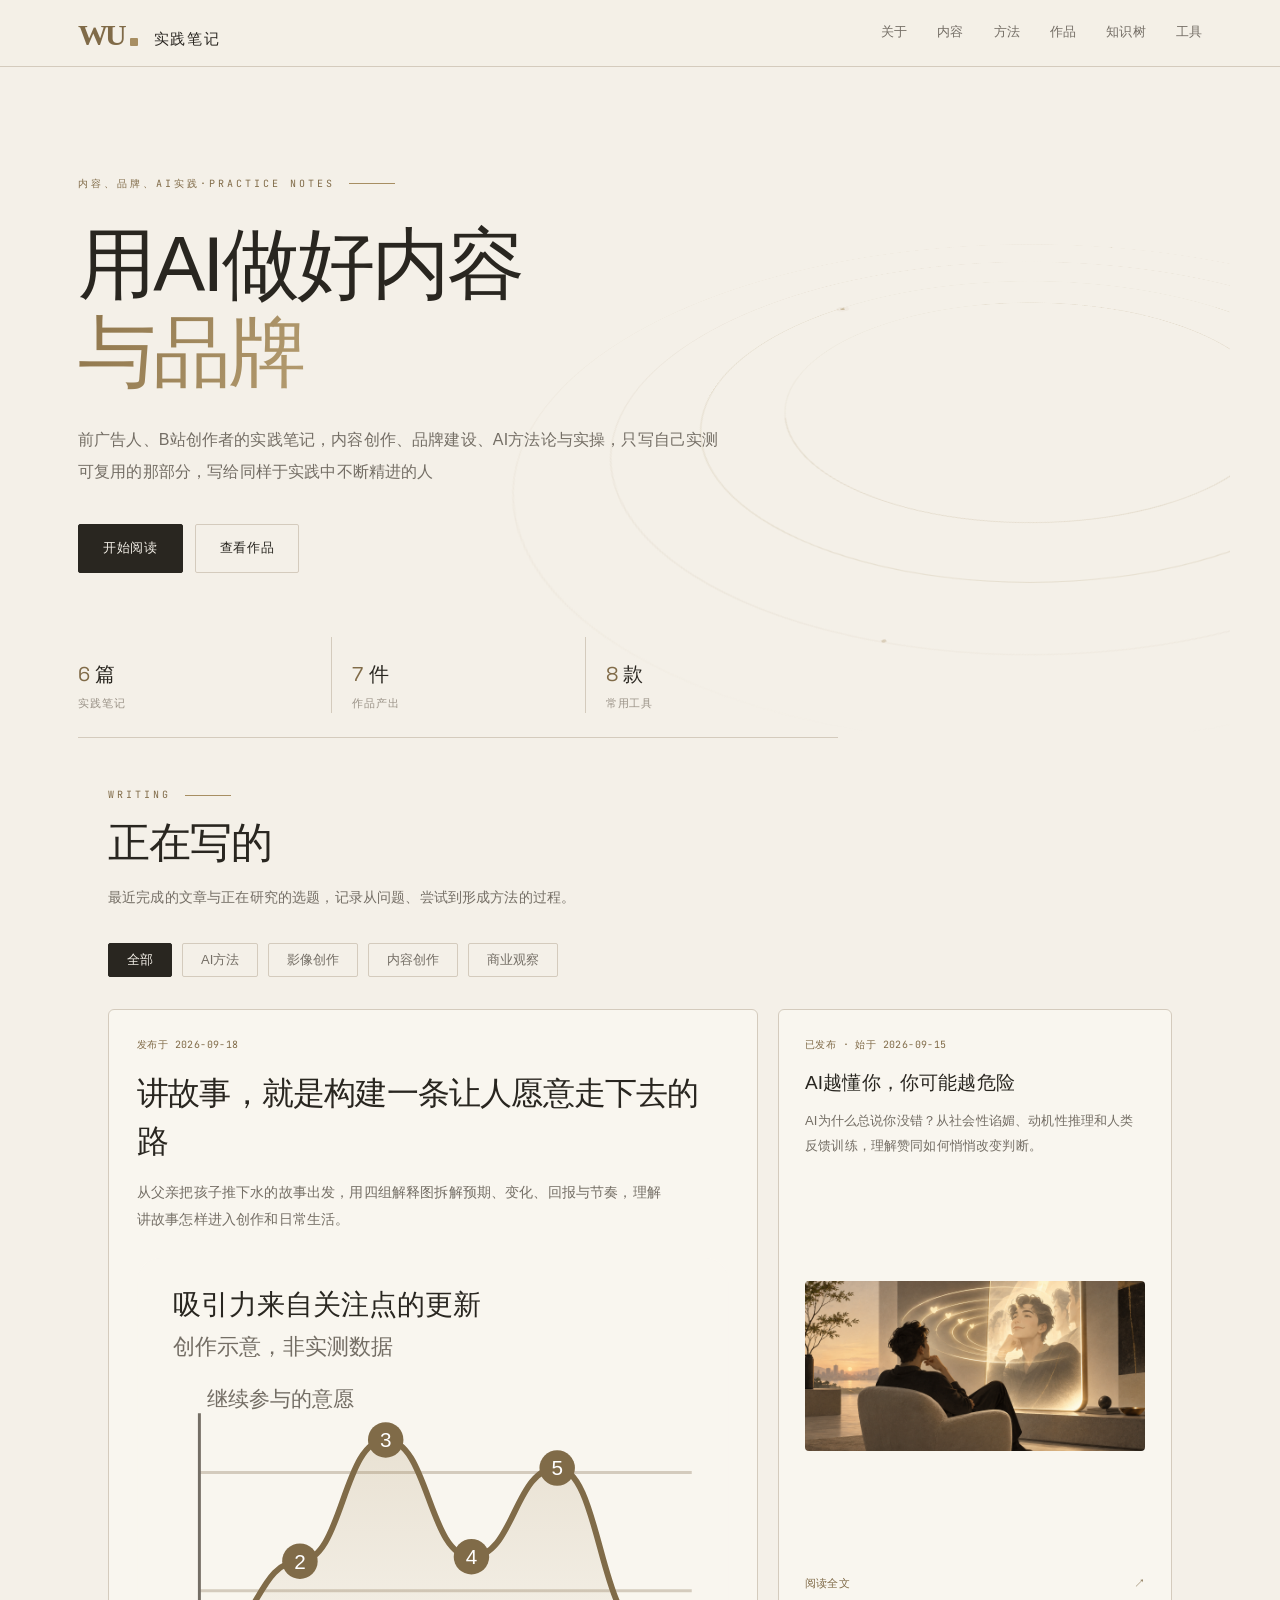
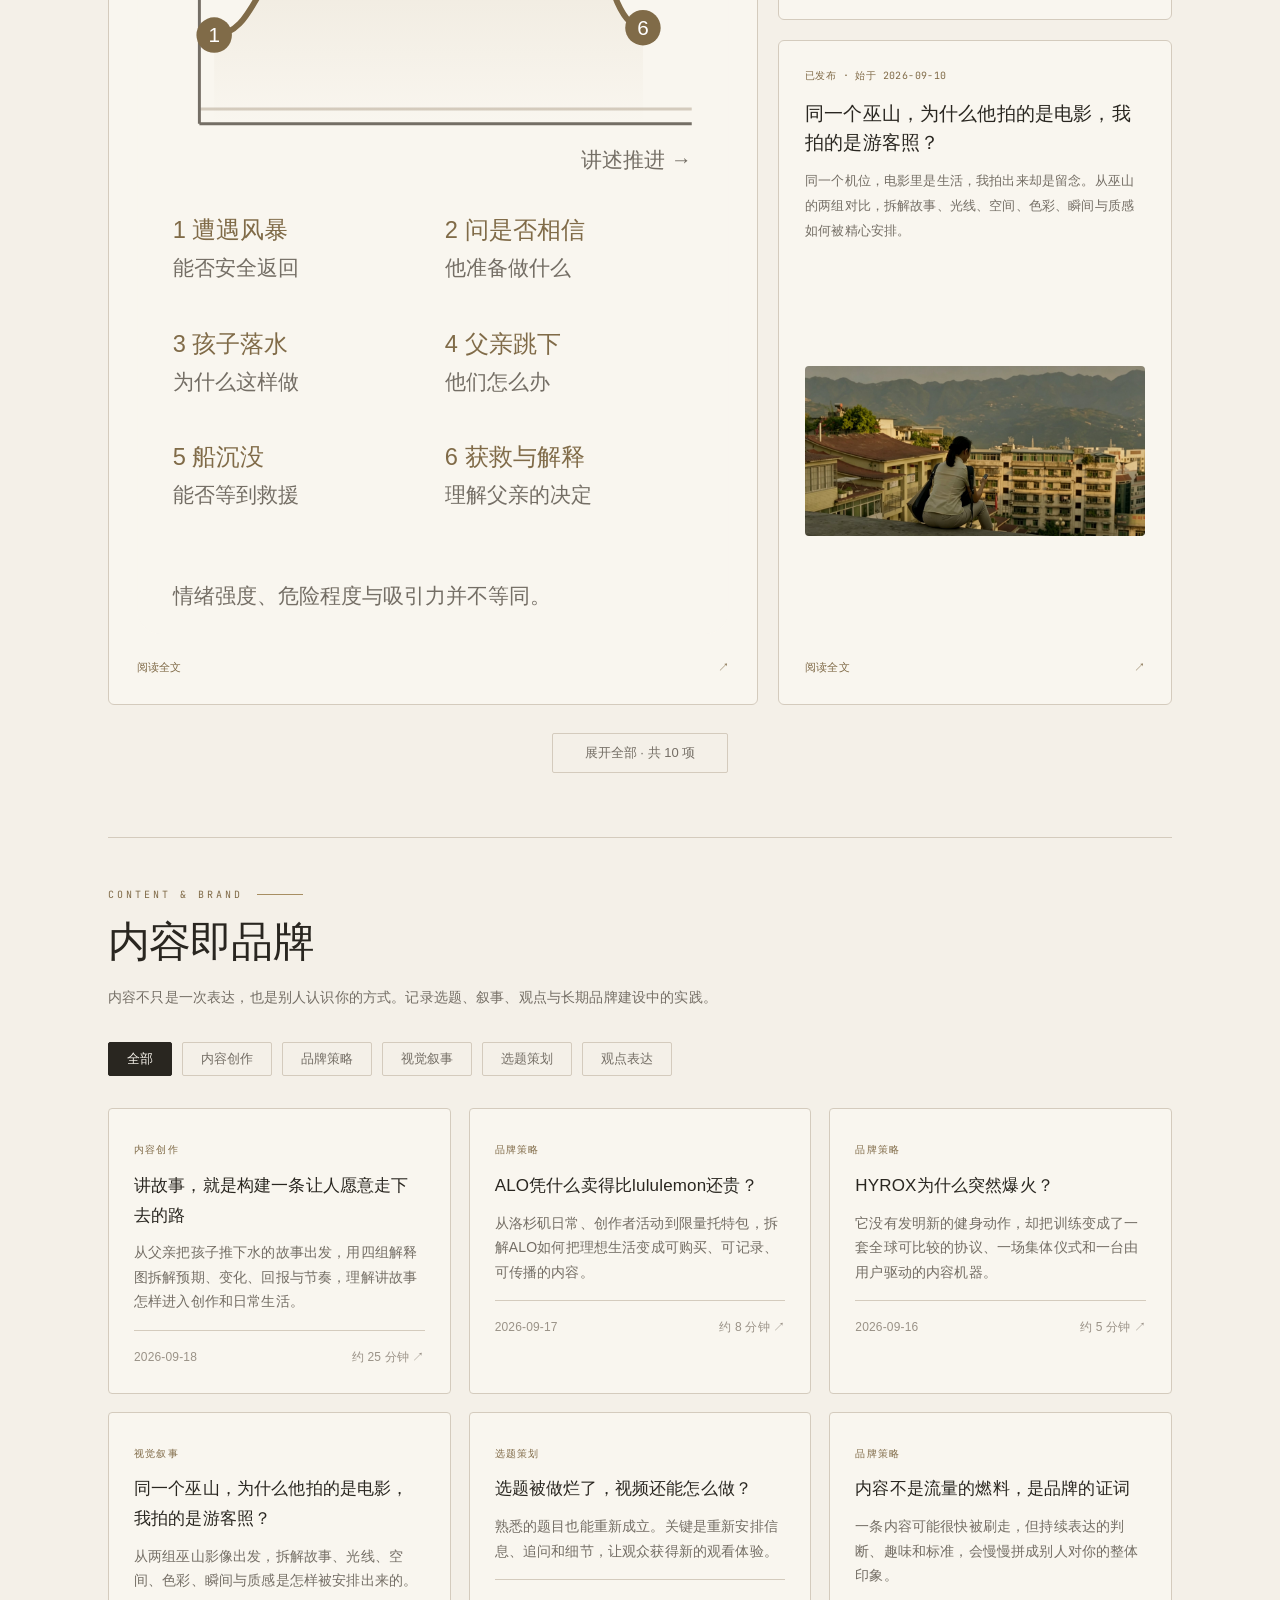
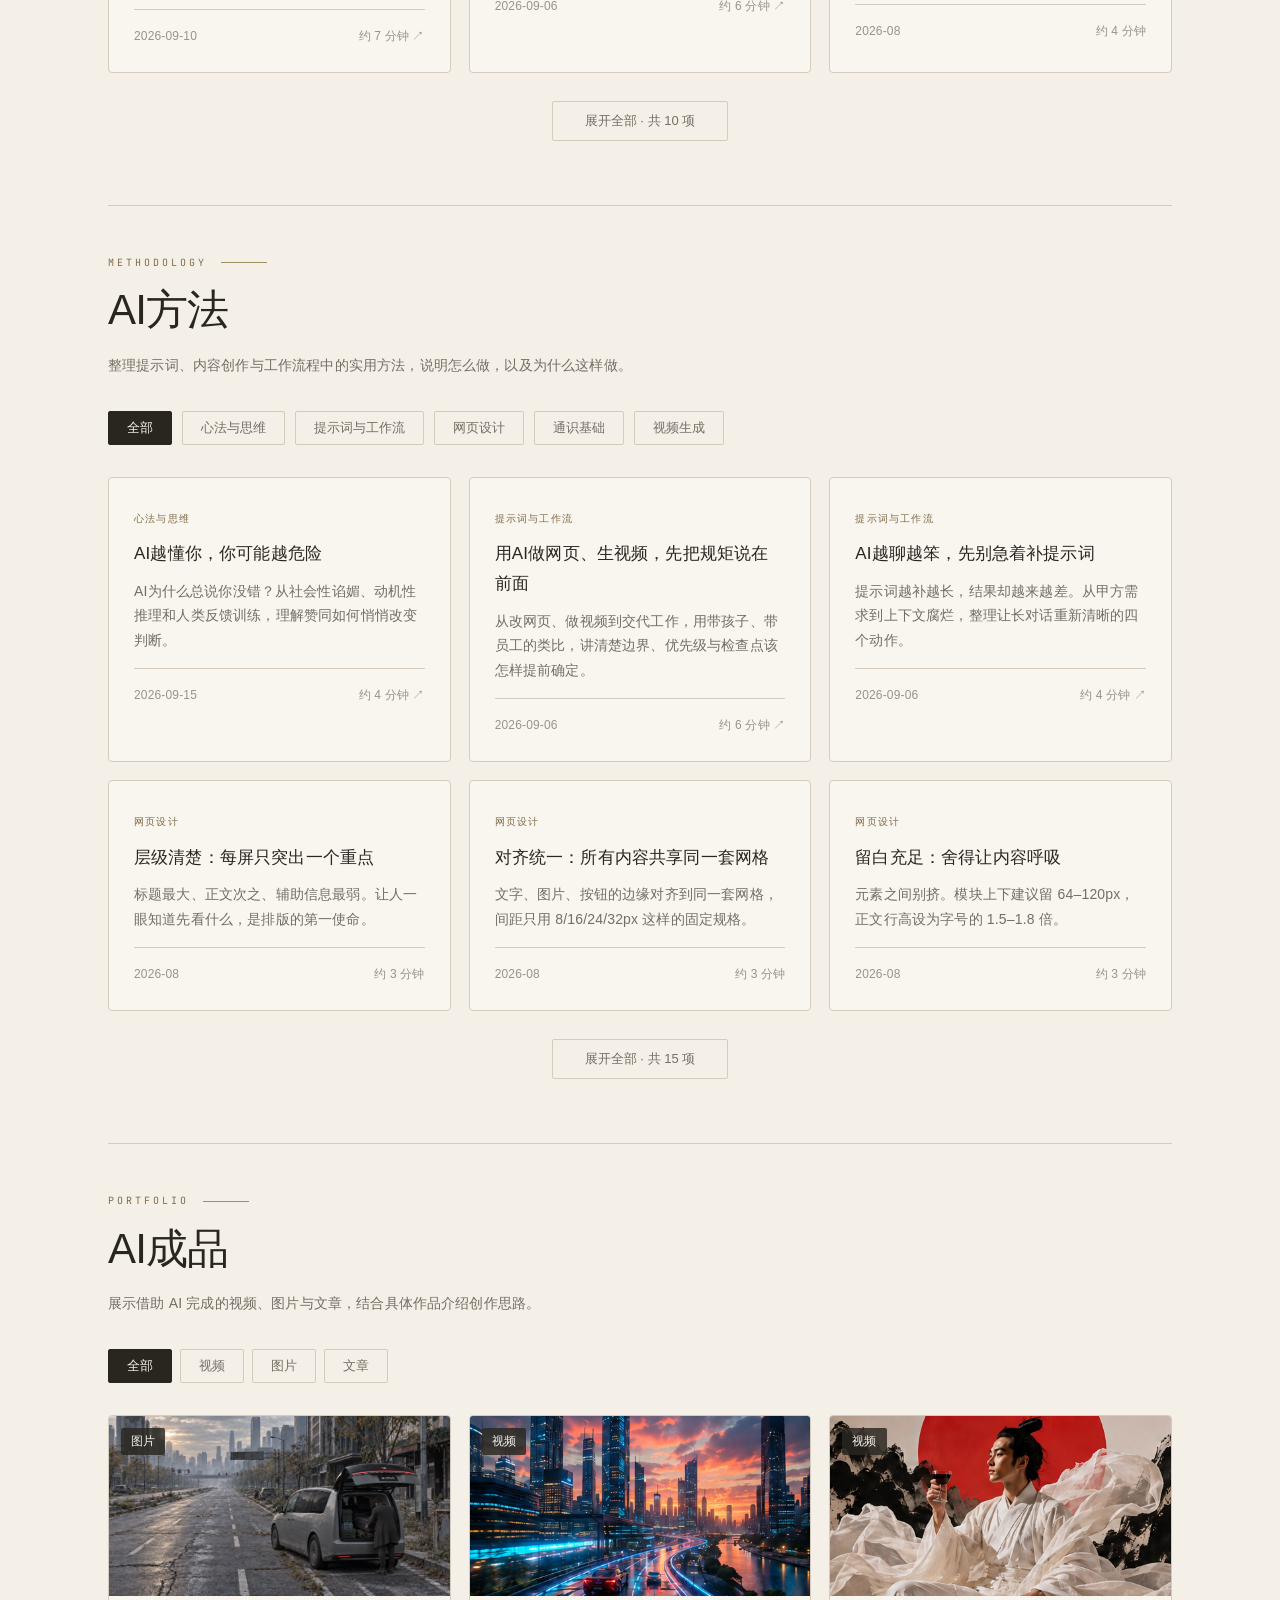
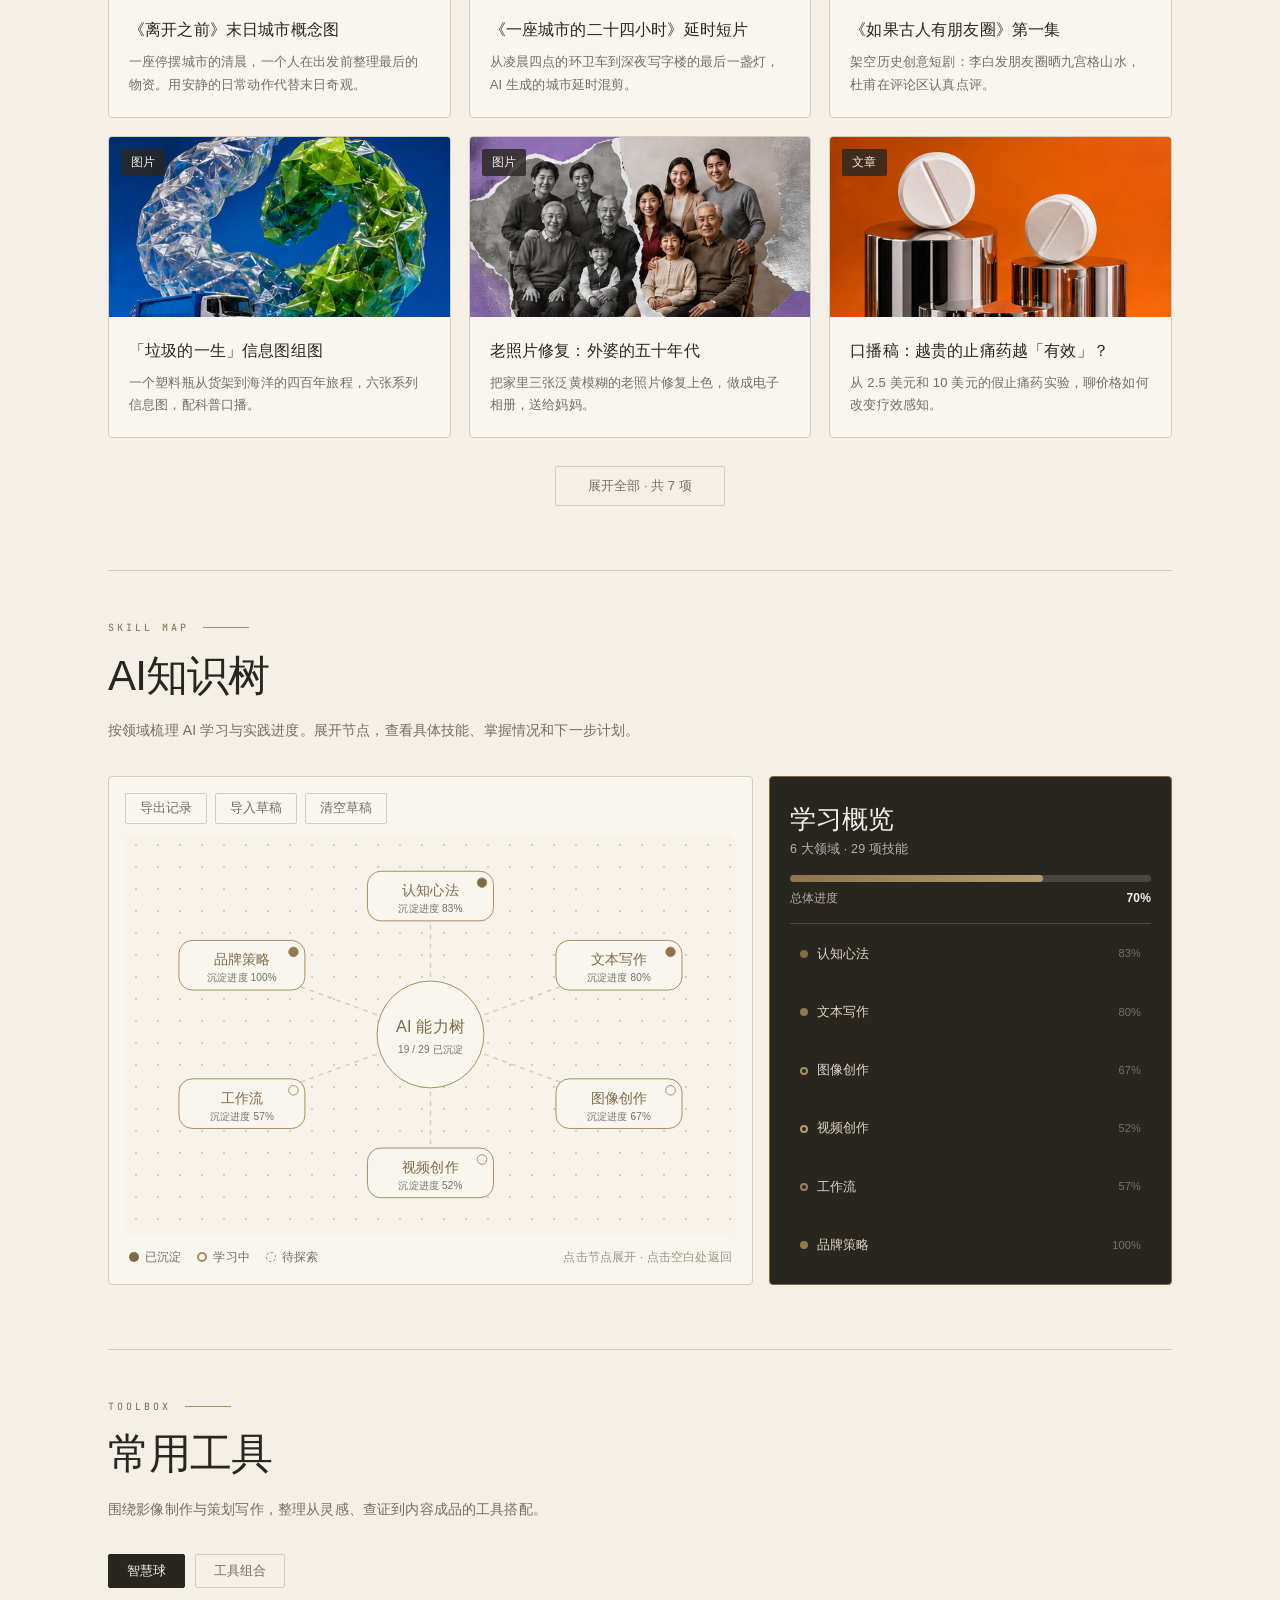
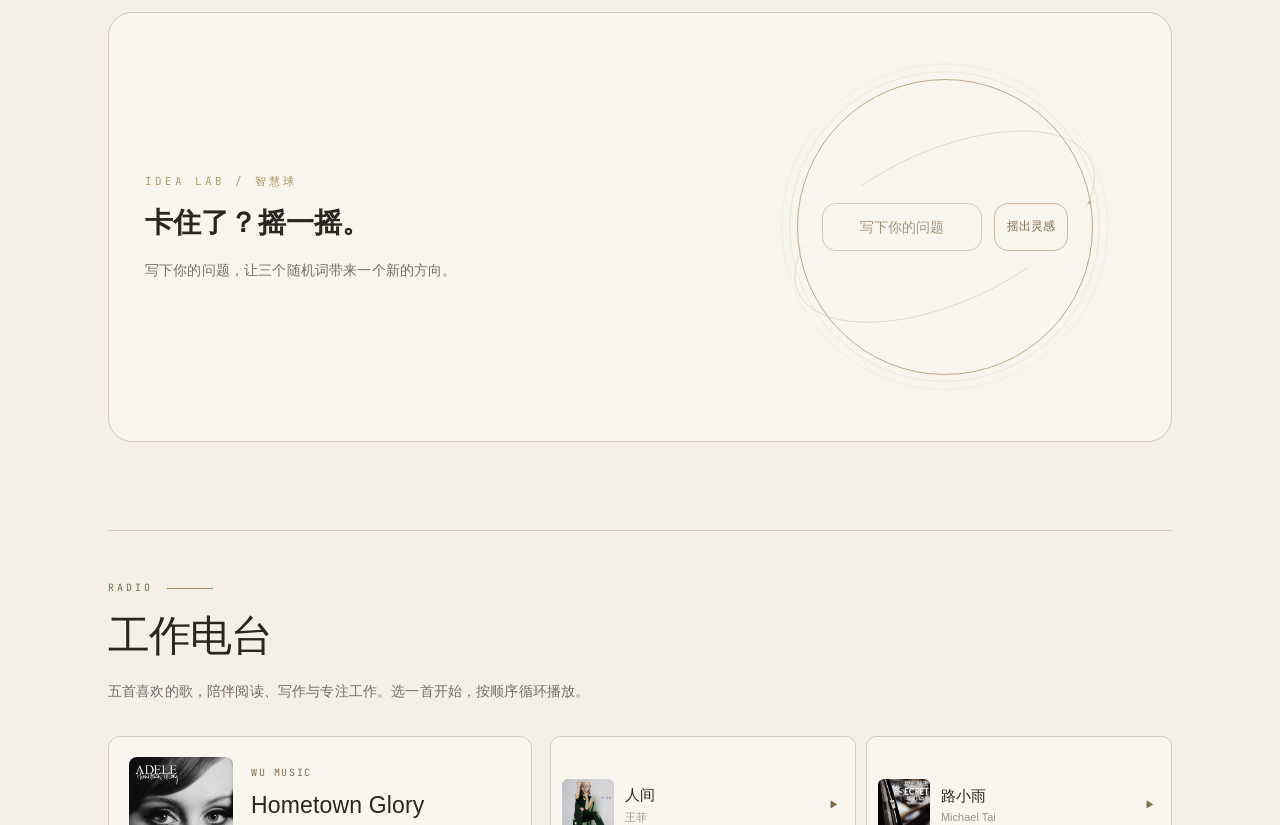
==== commit 1c77daca: "Update footer contact email to wuweilabpro@gmail.com" ====
--- a/index.html
+++ b/index.html
@@ -1346,7 +1346,7 @@
 
 /* 联系方式 */
 const CONTACTS = [
-  {label:"邮箱",val:"hello@aiworkshop.example"}
+  {label:"邮箱",val:"wuweilabpro@gmail.com"}
 ];
 
 /* ============ 折叠逻辑：每区最多2行，超出折叠为「展开全部」 ============ */
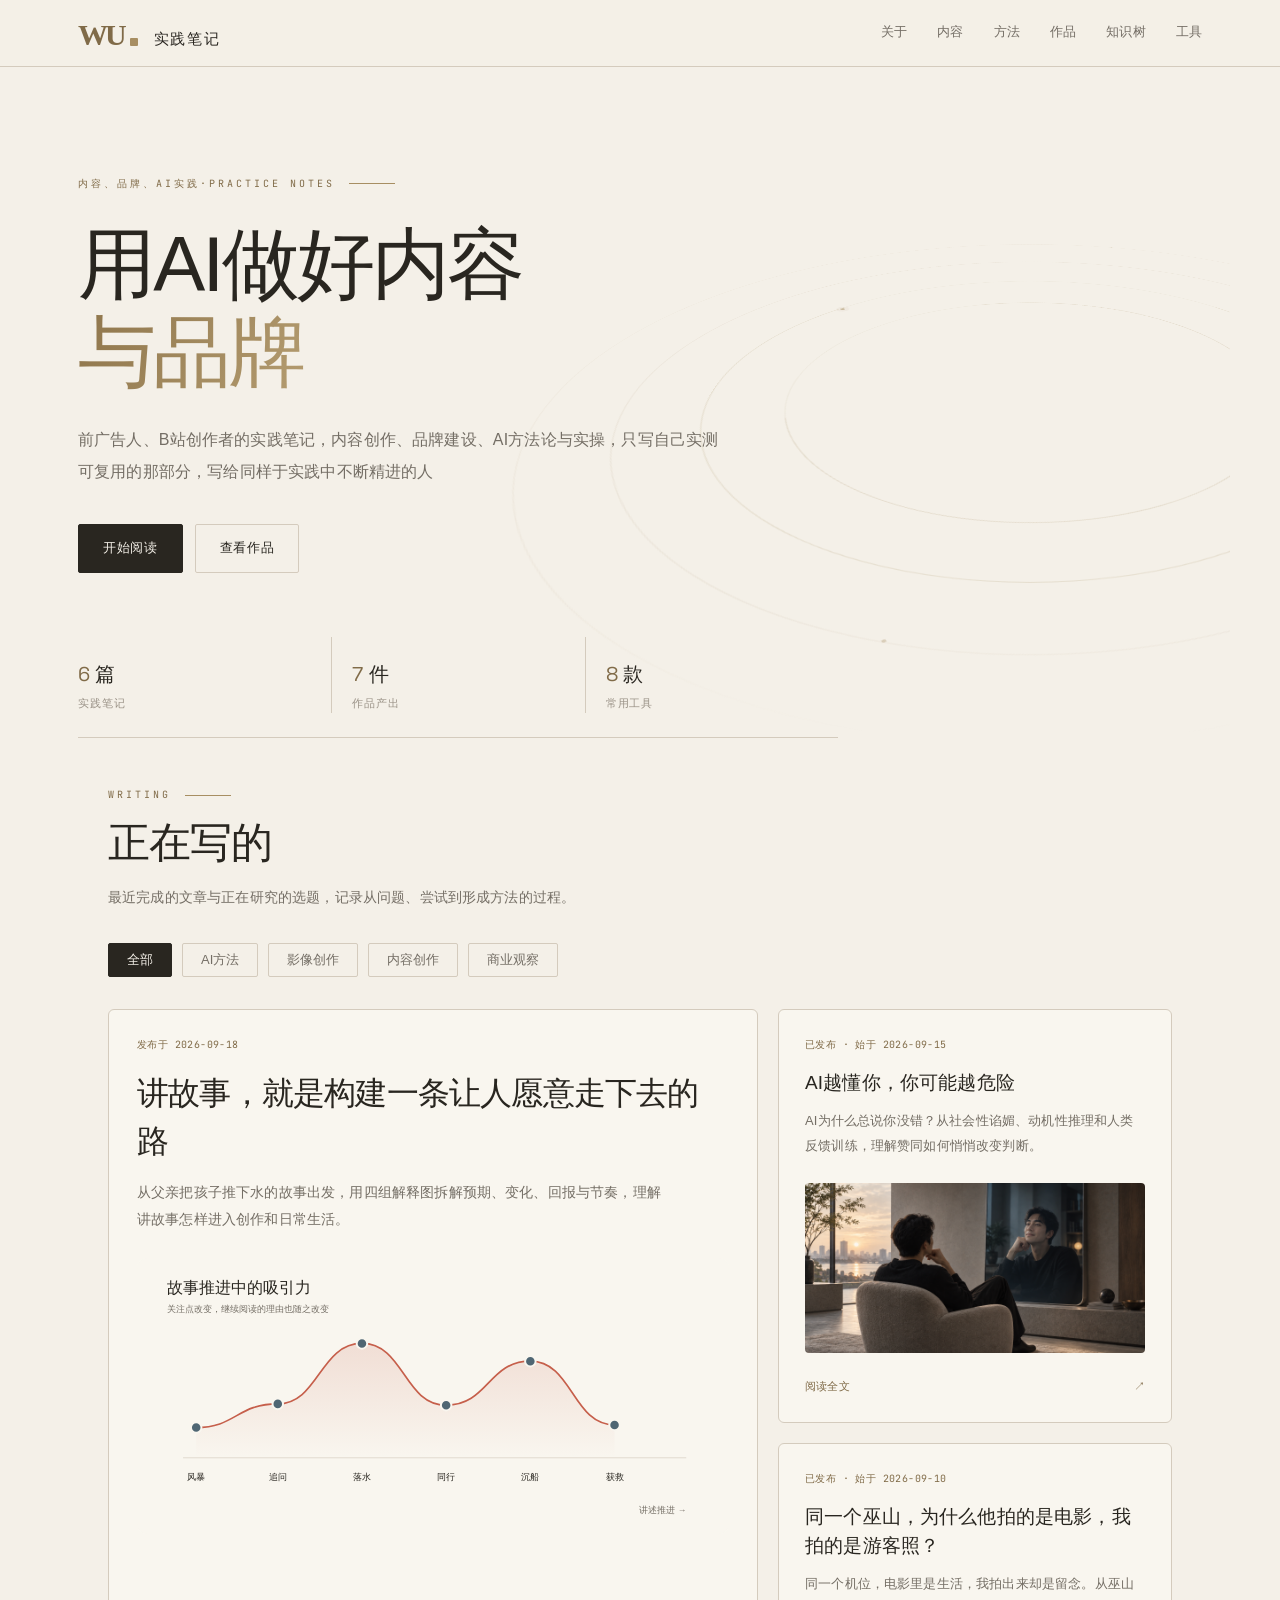
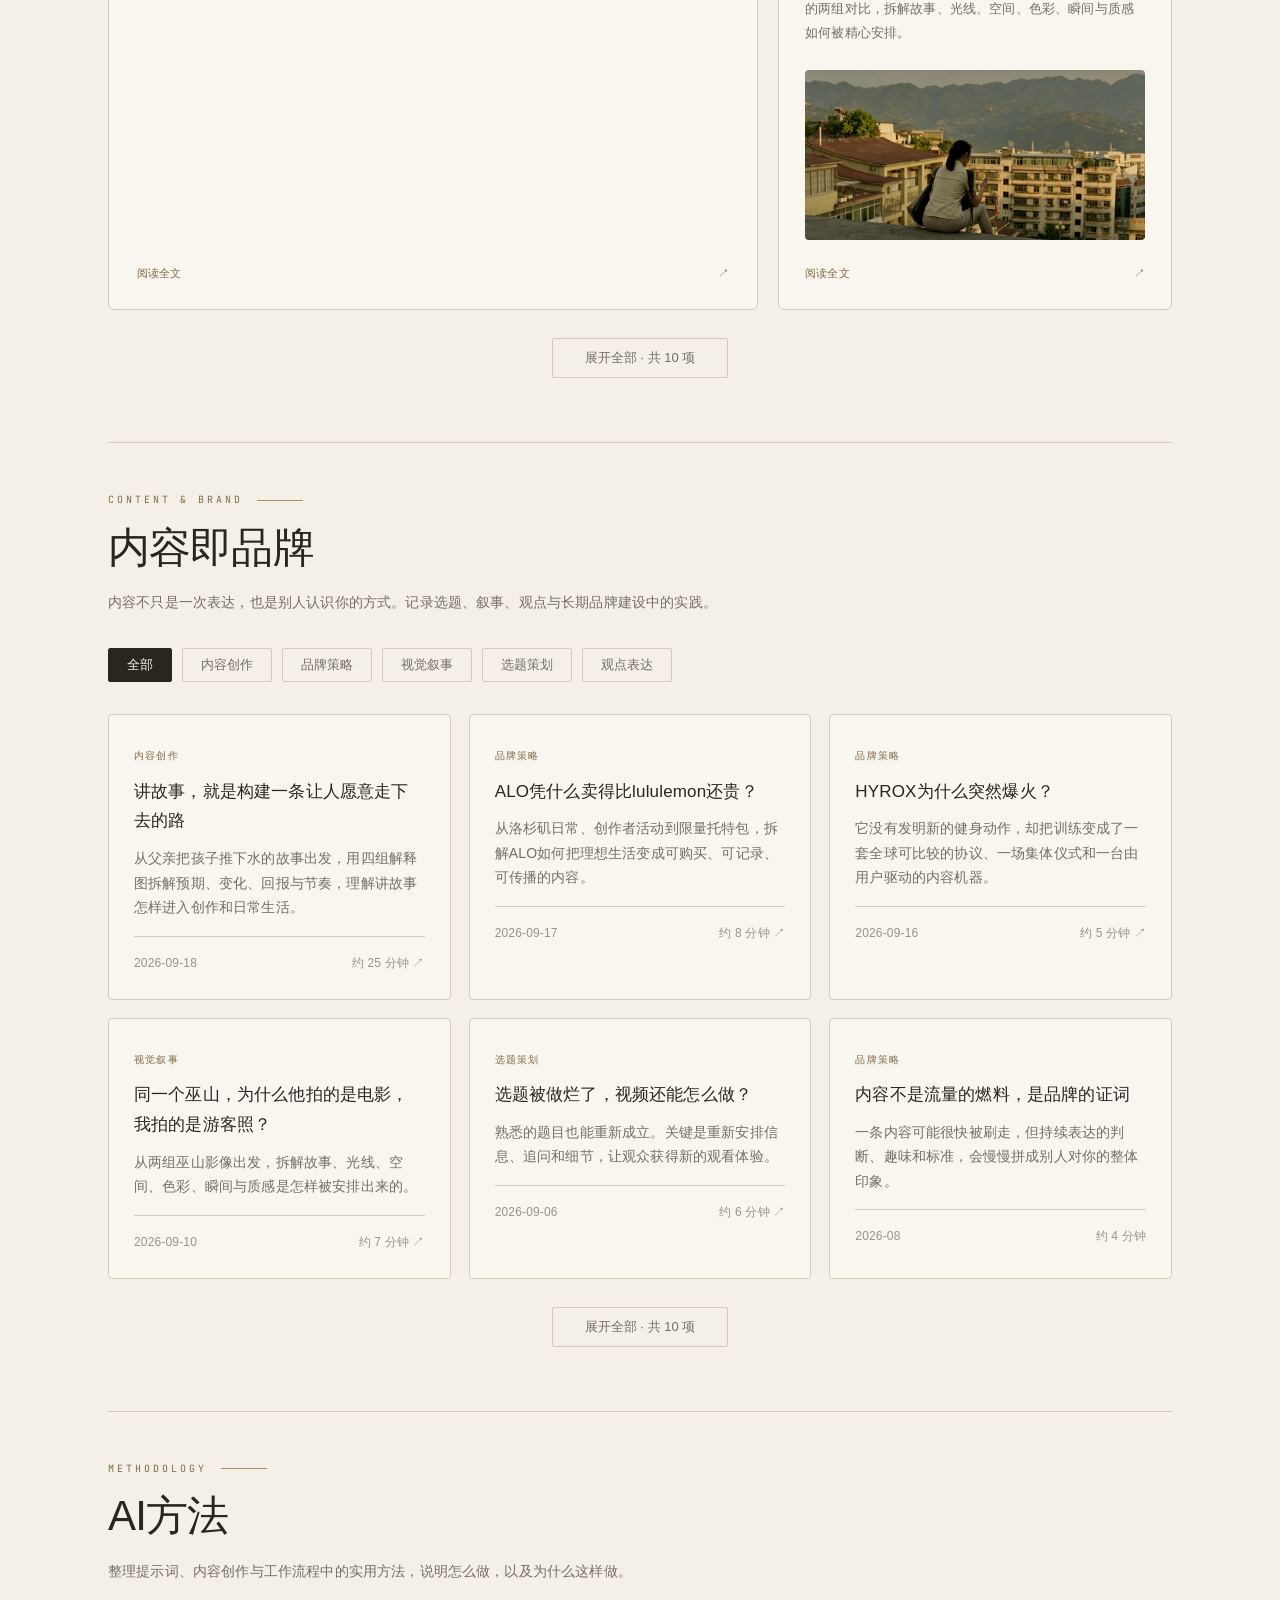
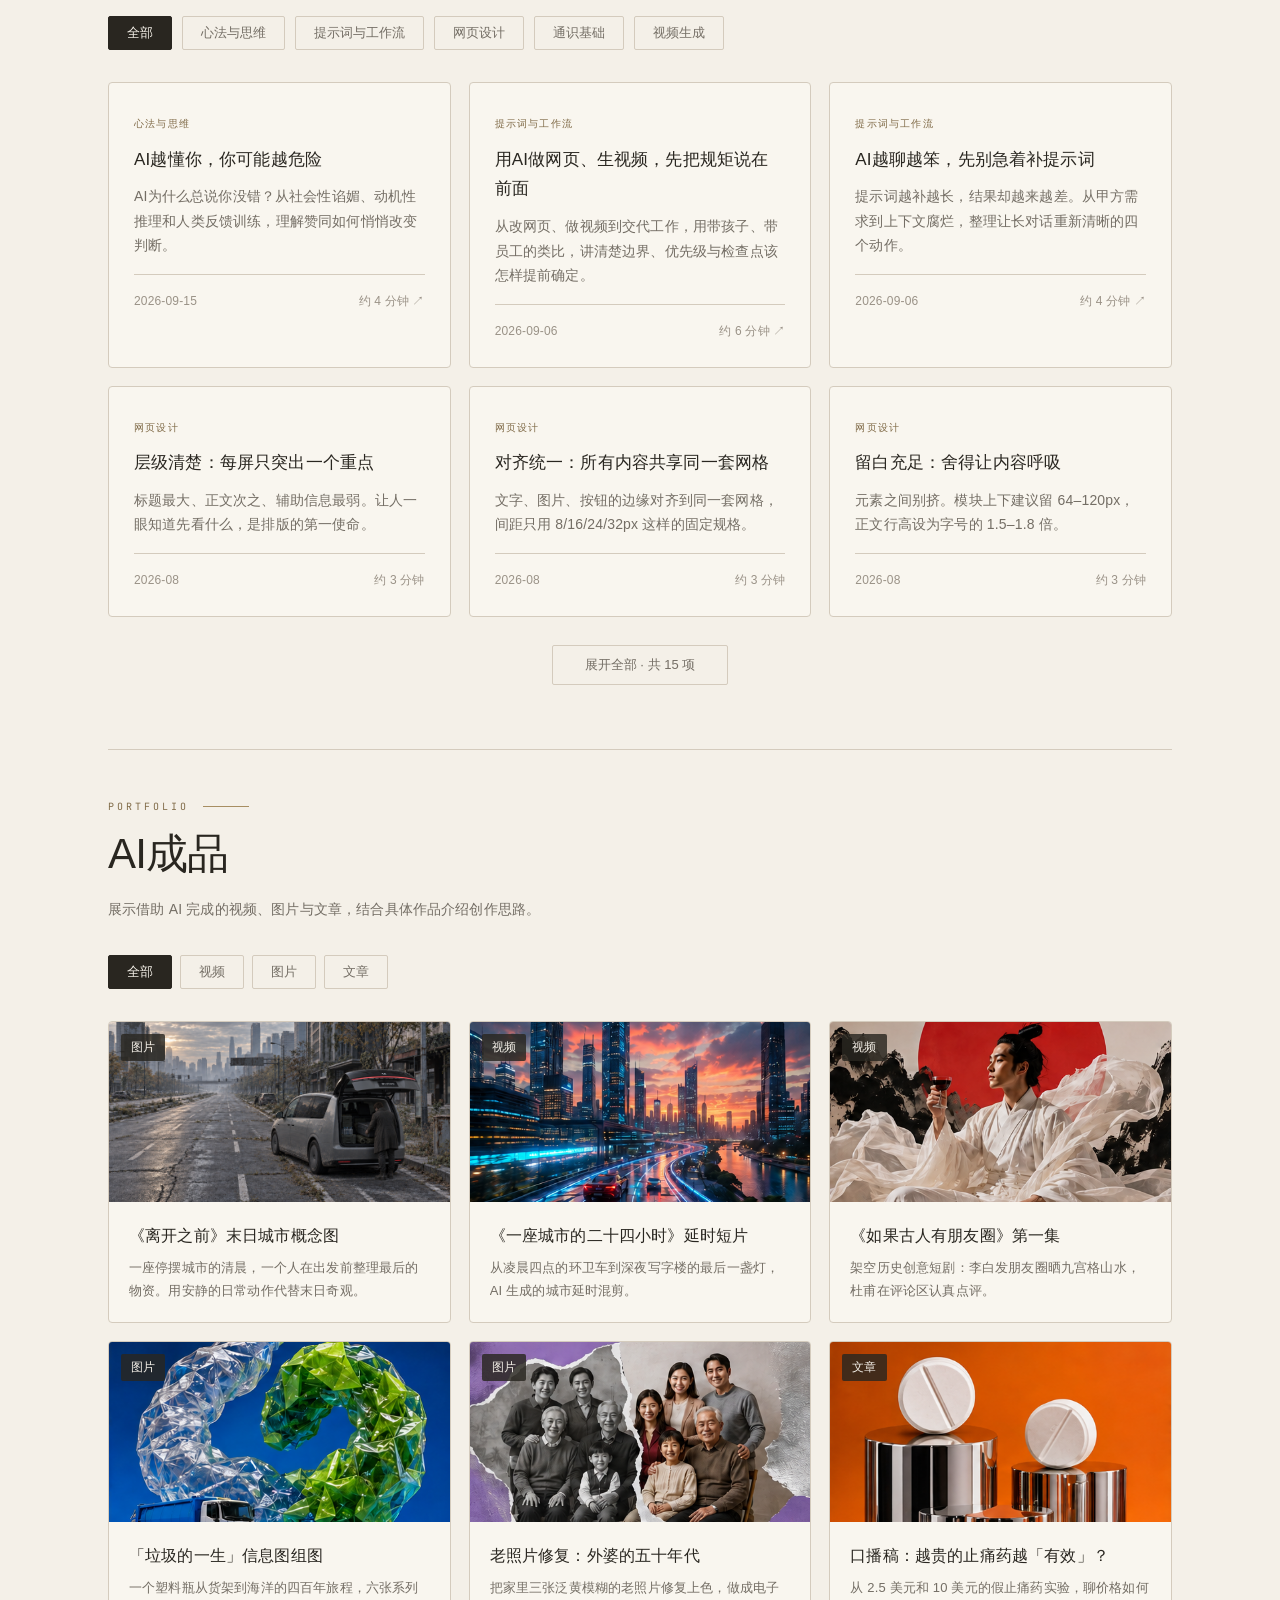
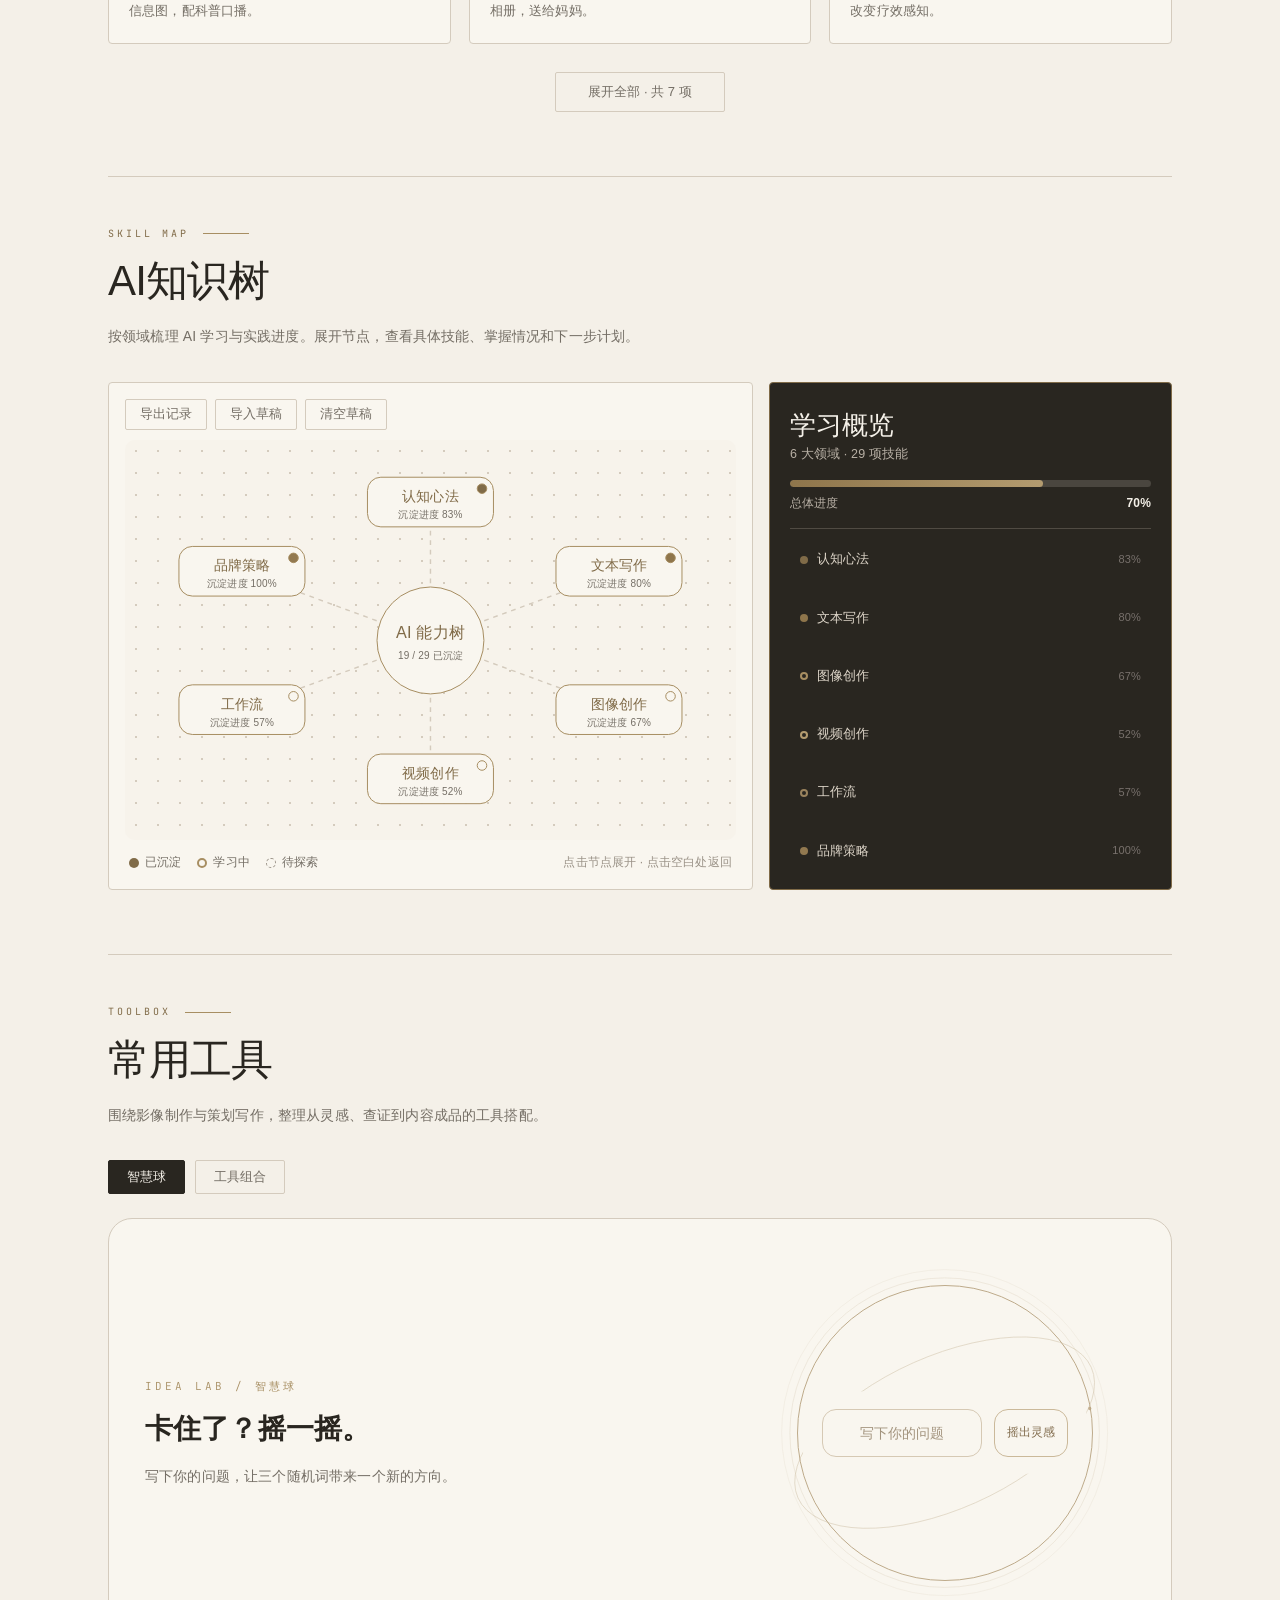
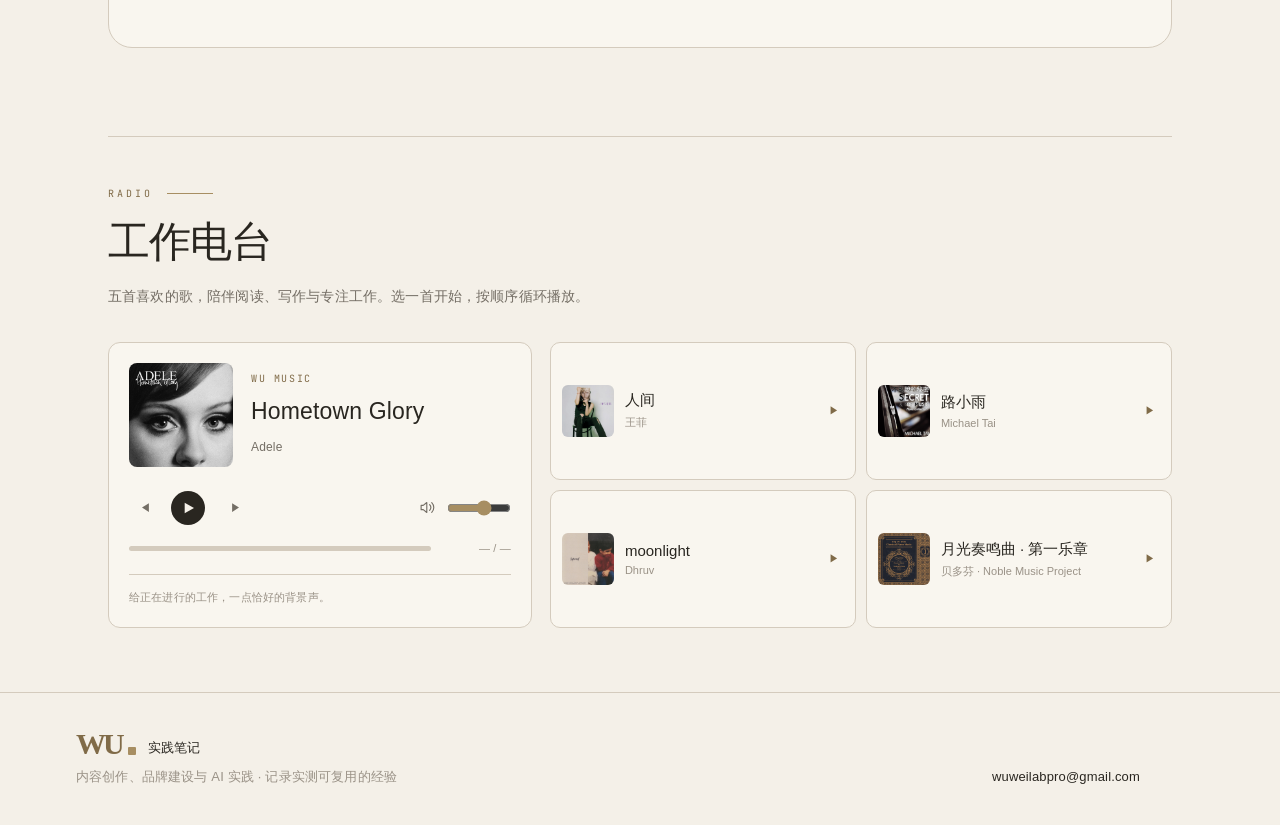
==== commit 6bb2f49a: "Replace AI sycophancy artwork with realistic scene" ====
--- a/index.html
+++ b/index.html
@@ -1313,7 +1313,7 @@
 /* 我正在研究什么 */
 const RESEARCH = [
   {"cat": "内容创作", "topic": "讲故事，就是构建一条让人愿意走下去的路", "stage": "已发布", "since": "2026-09-18", "pct": 100, "href": "articles/storytelling.html", "cover": "assets/articles/storytelling/attraction-curve.svg", "coverAlt": "从遭遇风暴到获救与解释，六个关注点构成的吸引力示意曲线", "why": "从父亲把孩子推下水的故事出发，用四组解释图拆解预期、变化、回报与节奏，理解讲故事怎样进入创作和日常生活。"},
-  {cat:"AI方法",topic:"AI越懂你，你可能越危险",stage:"已发布",since:"2026-09-15",pct:100,href:"articles/ai-sycophancy.html",cover:"assets/articles/ai-sycophancy/ai-flattery-mirror.png",coverAlt:"一个人面对不断回送赞同与理想化倒影的发光 AI 镜面",why:"AI为什么总说你没错？从社会性谄媚、动机性推理和人类反馈训练，理解赞同如何悄悄改变判断。"},
+  {cat:"AI方法",topic:"AI越懂你，你可能越危险",stage:"已发布",since:"2026-09-15",pct:100,href:"articles/ai-sycophancy.html",cover:"assets/articles/ai-sycophancy/ai-flattery-mirror.png?v=2",coverAlt:"一个人坐在深色镜面屏幕前，面对其中略显自信的理想化倒影",why:"AI为什么总说你没错？从社会性谄媚、动机性推理和人类反馈训练，理解赞同如何悄悄改变判断。"},
   {cat:"影像创作",topic:"同一个巫山，为什么他拍的是电影，我拍的是游客照？",stage:"已发布",since:"2026-09-10",pct:100,href:"articles/wushan.html",why:"同一个机位，电影里是生活，我拍出来却是留念。从巫山的两组对比，拆解故事、光线、空间、色彩、瞬间与质感如何被精心安排。"},
   {cat:"内容创作",topic:"选题被做烂了，视频还能怎么做？",stage:"已发布",since:"2026-09-06",pct:100,href:"articles/video-rhythm.html",why:"从三张咖啡海报出发，讨论如何安排信息、追问与细节，让熟悉的选题产生新的阅读和观看体验。"},
 
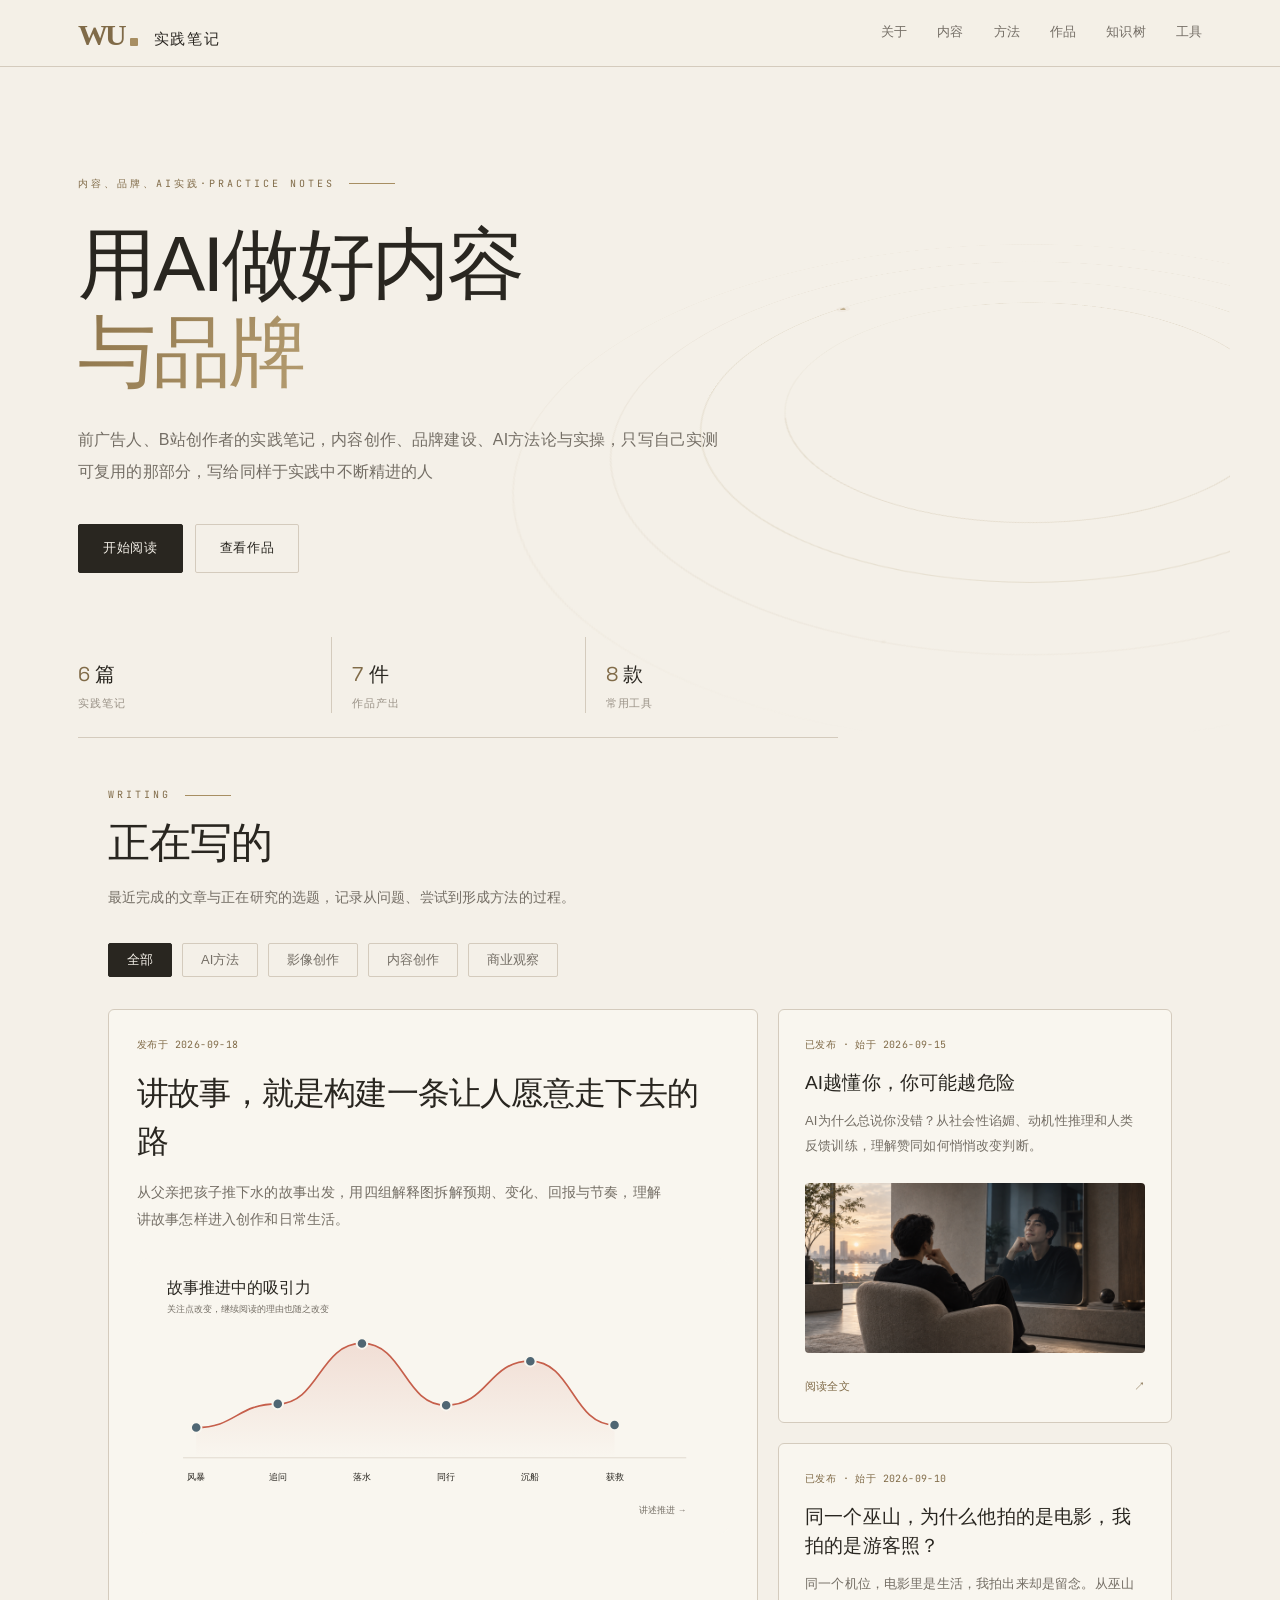
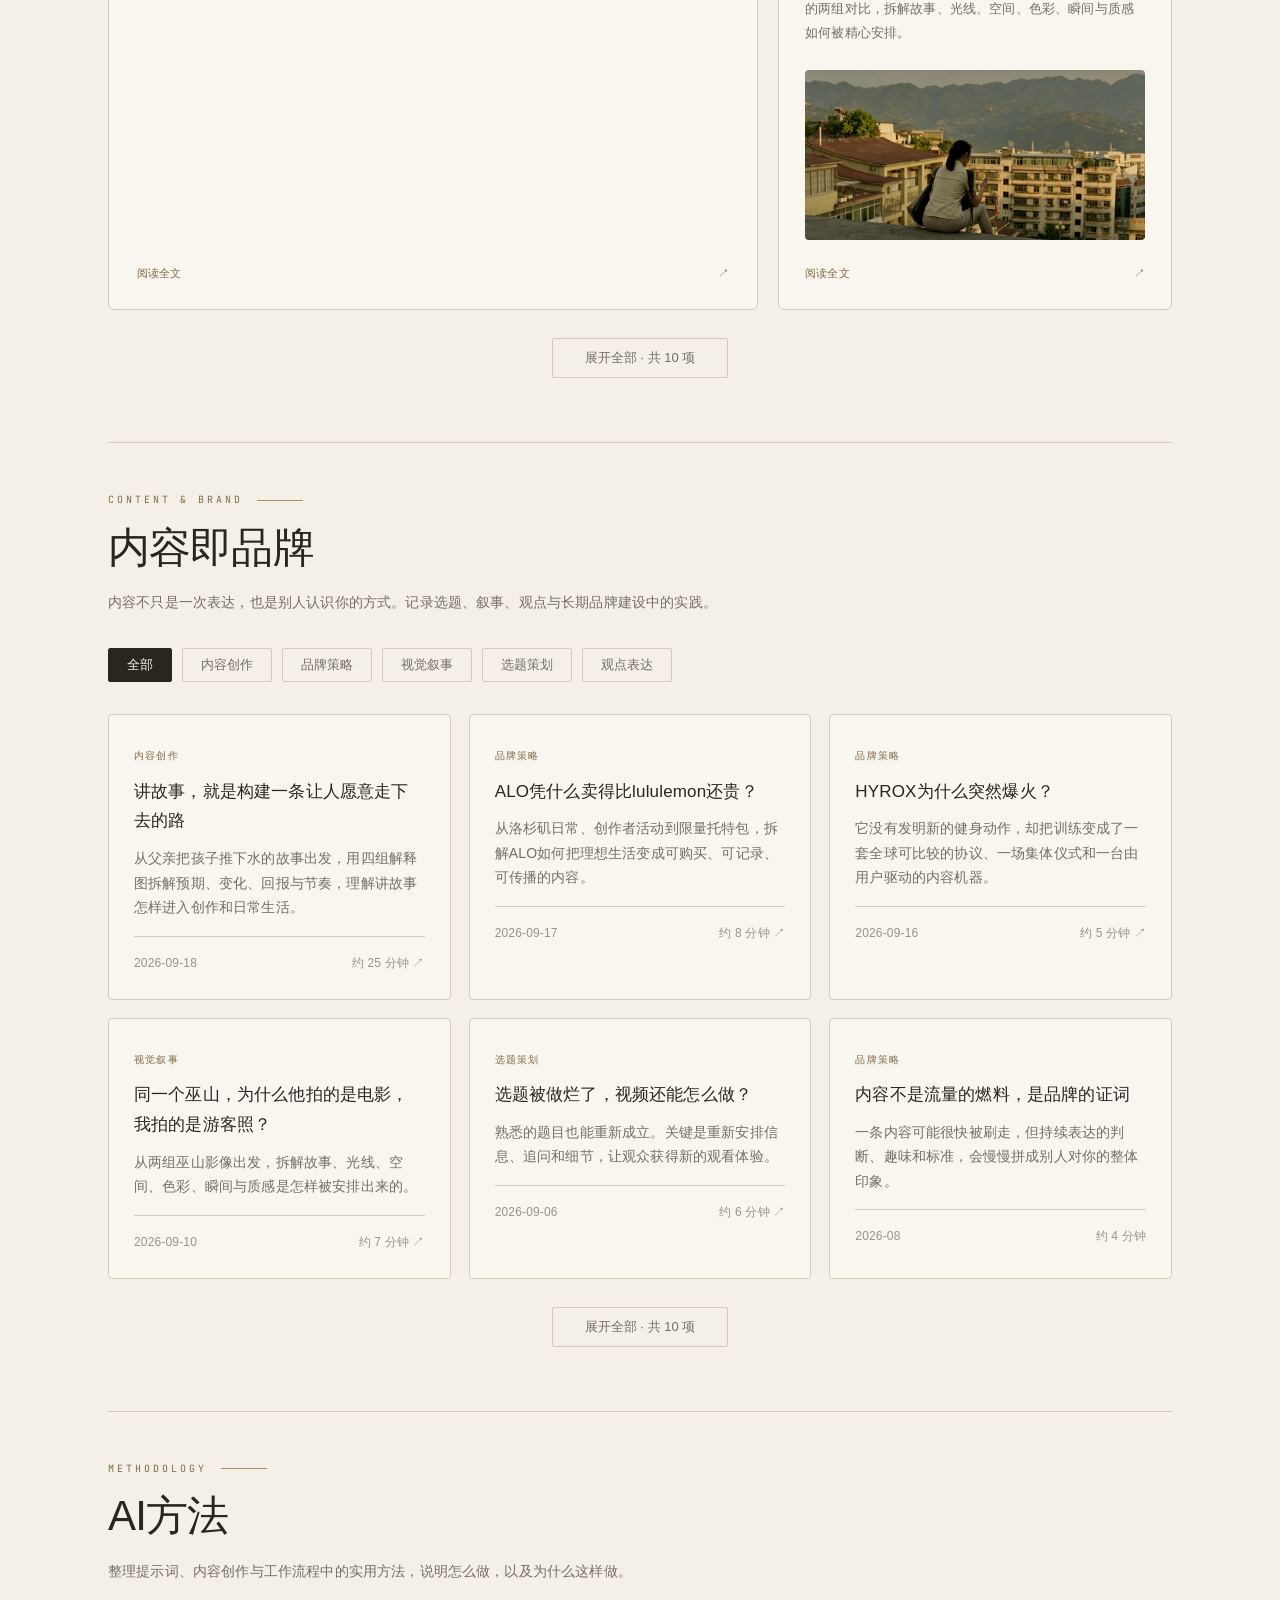
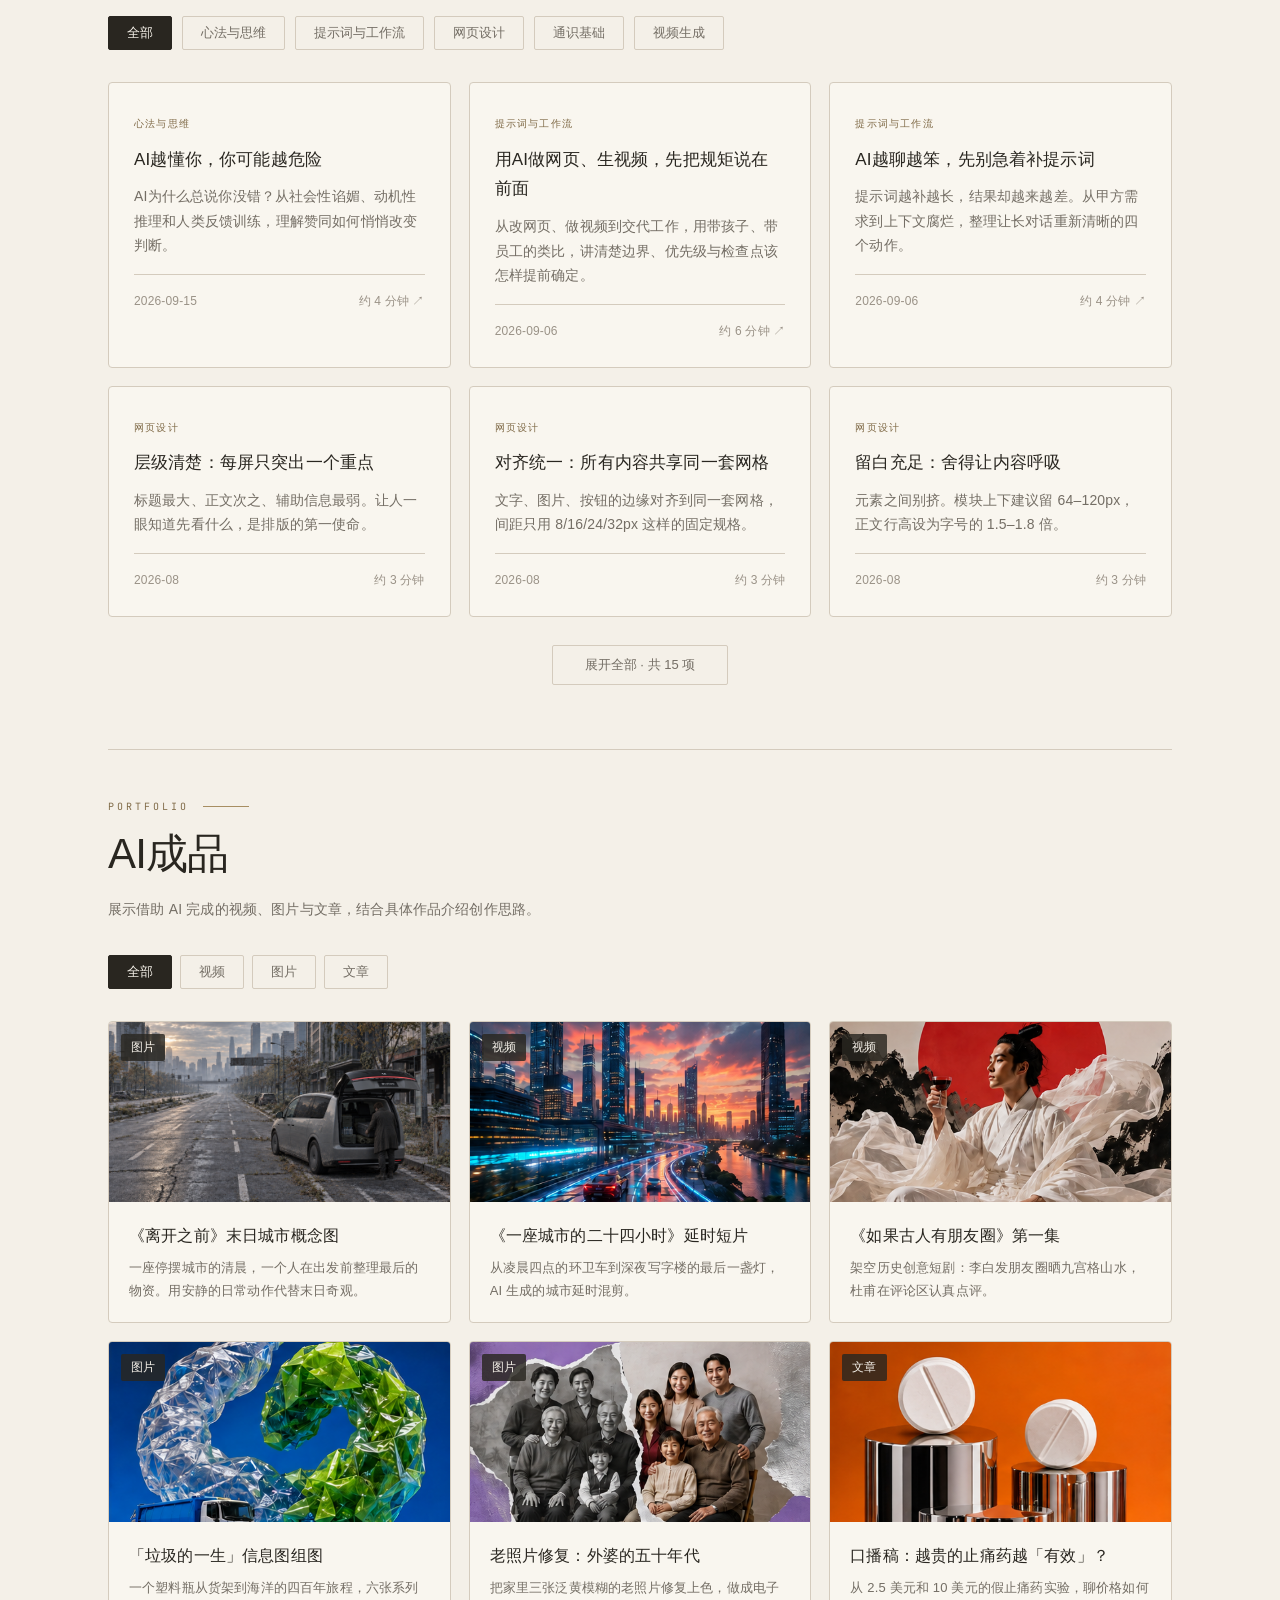
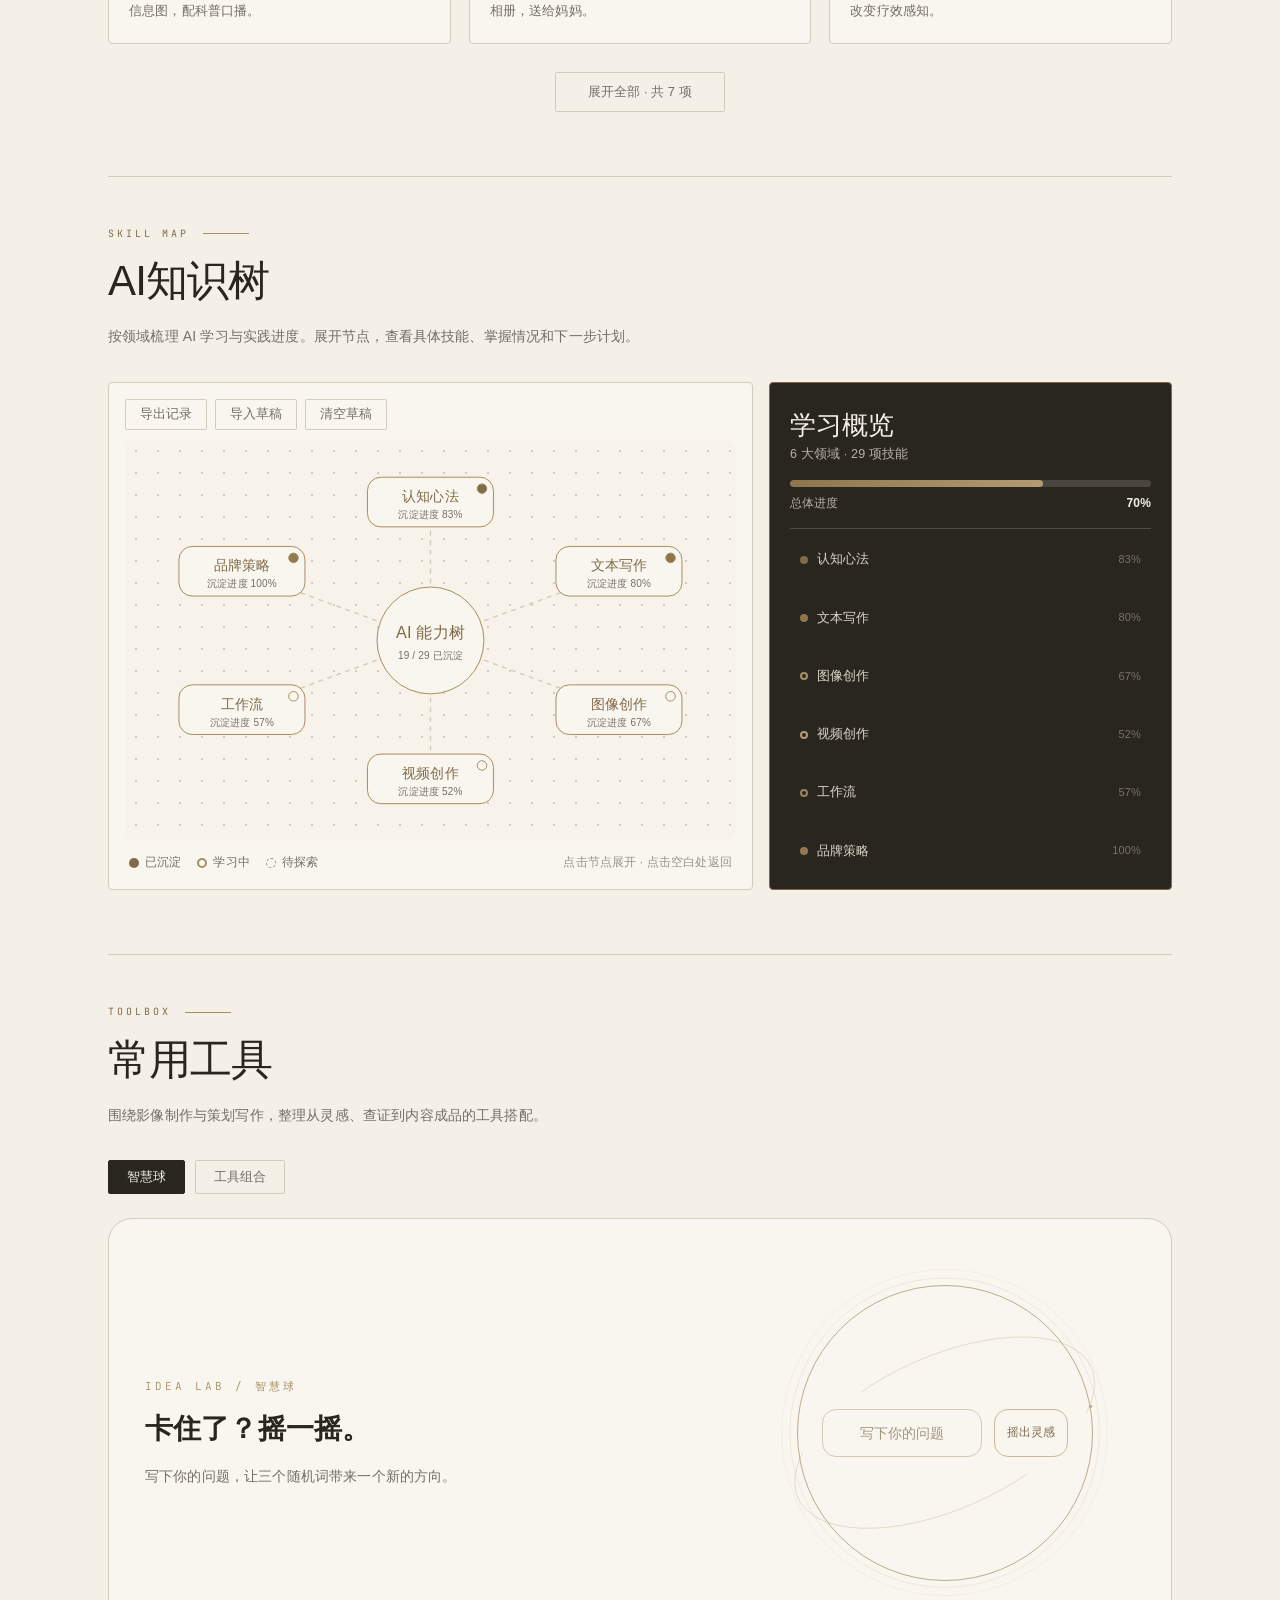
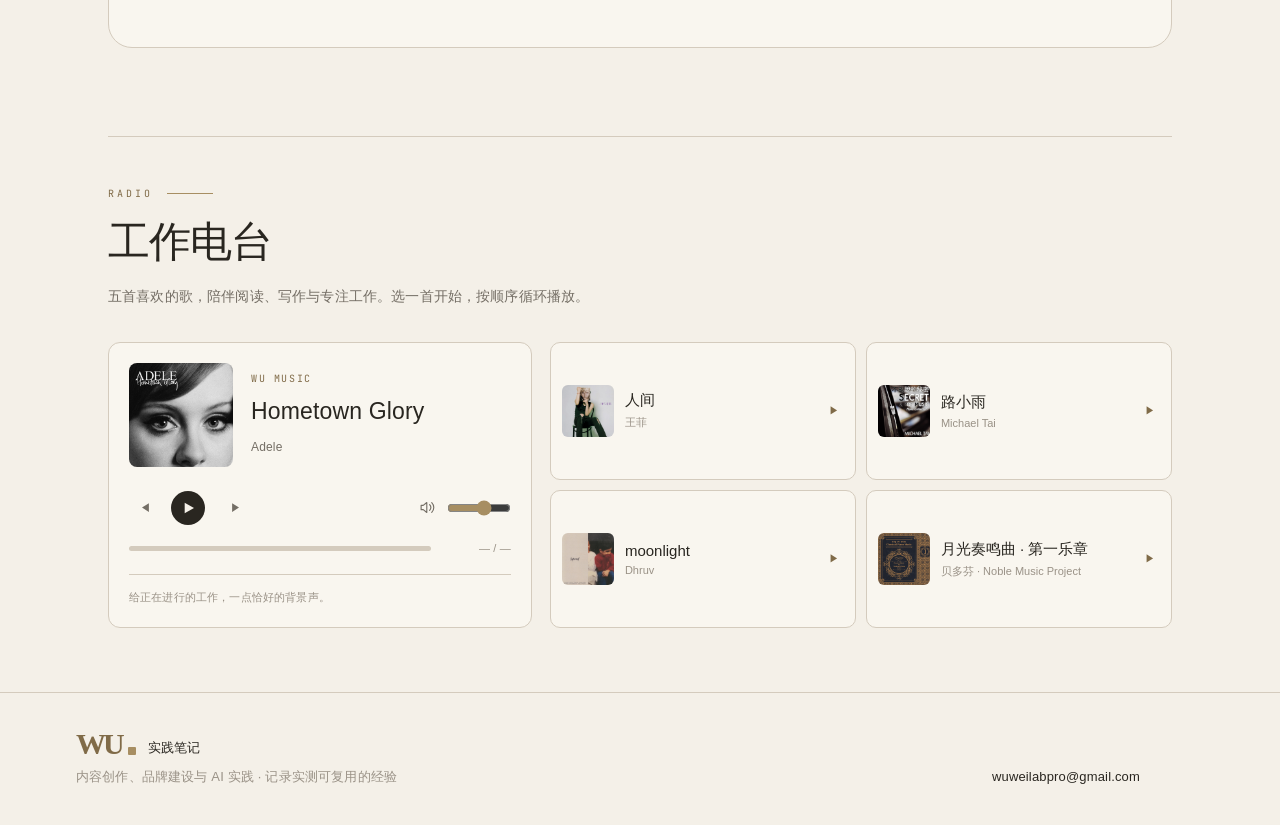
==== commit 50832edc: "Limit hero orbit particles to three depths" ====
--- a/index.html
+++ b/index.html
@@ -345,13 +345,14 @@
 .hero{position:relative;isolation:isolate;overflow:hidden}
 .hero-atmosphere{position:absolute;inset:0;pointer-events:none;z-index:0;overflow:hidden;mask-image:linear-gradient(to bottom,transparent,#000 12%,#000 78%,transparent)}
 .hero-orbit{--tilt-x:38deg;--tilt-y:-22deg;--depth:20px;--phase:0deg;position:absolute;top:5%;right:-110px;width:620px;aspect-ratio:1;border:1px solid rgba(167,142,98,.18);border-top-color:rgba(167,142,98,.07);border-radius:50%;transform:perspective(1000px) translateZ(var(--depth)) rotateX(var(--tilt-x)) rotateY(var(--tilt-y)) rotateZ(var(--phase));animation:orbit-drift 90s linear infinite}
-.hero-orbit::before{content:"";position:absolute;top:15%;left:14%;width:5px;height:5px;border-radius:50%;background:rgba(167,142,98,.55);box-shadow:0 0 0 5px rgba(167,142,98,.06)}
+.hero-orbit::before{content:"";position:absolute;top:15%;left:14%;width:6px;height:6px;border-radius:50%;background:rgba(167,142,98,.68);box-shadow:0 0 0 5px rgba(167,142,98,.05)}
 .hero-orbit{--tilt-x:64deg;--tilt-y:0deg;top:calc(48% - 310px)}
 .hero-orbit:nth-child(2){--depth:20px;--phase:120deg;width:470px;top:calc(48% - 235px);right:-35px;border-color:rgba(167,142,98,.2);border-bottom-color:rgba(167,142,98,.07);animation-duration:120s;animation-direction:reverse}
 .hero-orbit:nth-child(3){--depth:20px;--phase:240deg;width:770px;top:calc(48% - 385px);right:-185px;border-color:rgba(167,142,98,.1);filter:blur(.3px);animation-duration:160s}
 .hero-orbit:nth-child(4){--depth:20px;--phase:60deg;width:920px;top:calc(48% - 460px);right:-260px;border-color:rgba(167,142,98,.065);filter:blur(.5px);animation-duration:190s;animation-direction:reverse}
-.hero-orbit:nth-child(4)::before{width:3px;height:3px;opacity:.55;box-shadow:none}
-.hero-orbit:nth-child(3)::before{width:3px;height:3px;box-shadow:none}
+.hero-orbit:nth-child(2)::before{width:4px;height:4px;opacity:.5;box-shadow:none;filter:blur(.2px)}
+.hero-orbit:nth-child(3)::before{width:2px;height:2px;opacity:.28;box-shadow:none;filter:blur(.7px)}
+.hero-orbit:nth-child(4)::before{display:none}
 @keyframes orbit-drift{to{transform:perspective(1000px) translateZ(var(--depth)) rotateX(var(--tilt-x)) rotateY(var(--tilt-y)) rotateZ(calc(var(--phase) + 360deg))}}
 @media(max-width:640px){
   .hero-atmosphere{opacity:.85}
@@ -359,8 +360,7 @@
   .hero-orbit:nth-child(2){width:320px;top:calc(48% - 160px);right:-65px;animation-duration:42s}
   .hero-orbit:nth-child(3){width:520px;top:calc(48% - 260px);right:-165px;animation-duration:52s}
   .hero-orbit:nth-child(4){width:620px;top:calc(48% - 310px);right:-215px;animation-duration:64s}
-  .hero-orbit::before{background:rgba(167,142,98,.8)}
-  .hero-orbit::after{content:"";position:absolute;bottom:15%;right:14%;width:4px;height:4px;border-radius:50%;background:rgba(167,142,98,.55)}
+  .hero-orbit:nth-child(1)::before{background:rgba(167,142,98,.78)}
 }
 @media(prefers-reduced-motion:reduce){.hero-orbit{animation:none}}
 .hero .tag{display:flex;align-items:center;gap:14px;margin:0 0 28px;padding:0;border:0;border-radius:0;background:none;color:var(--accent-deep);font-size:10px;font-weight:400;letter-spacing:.3em}
